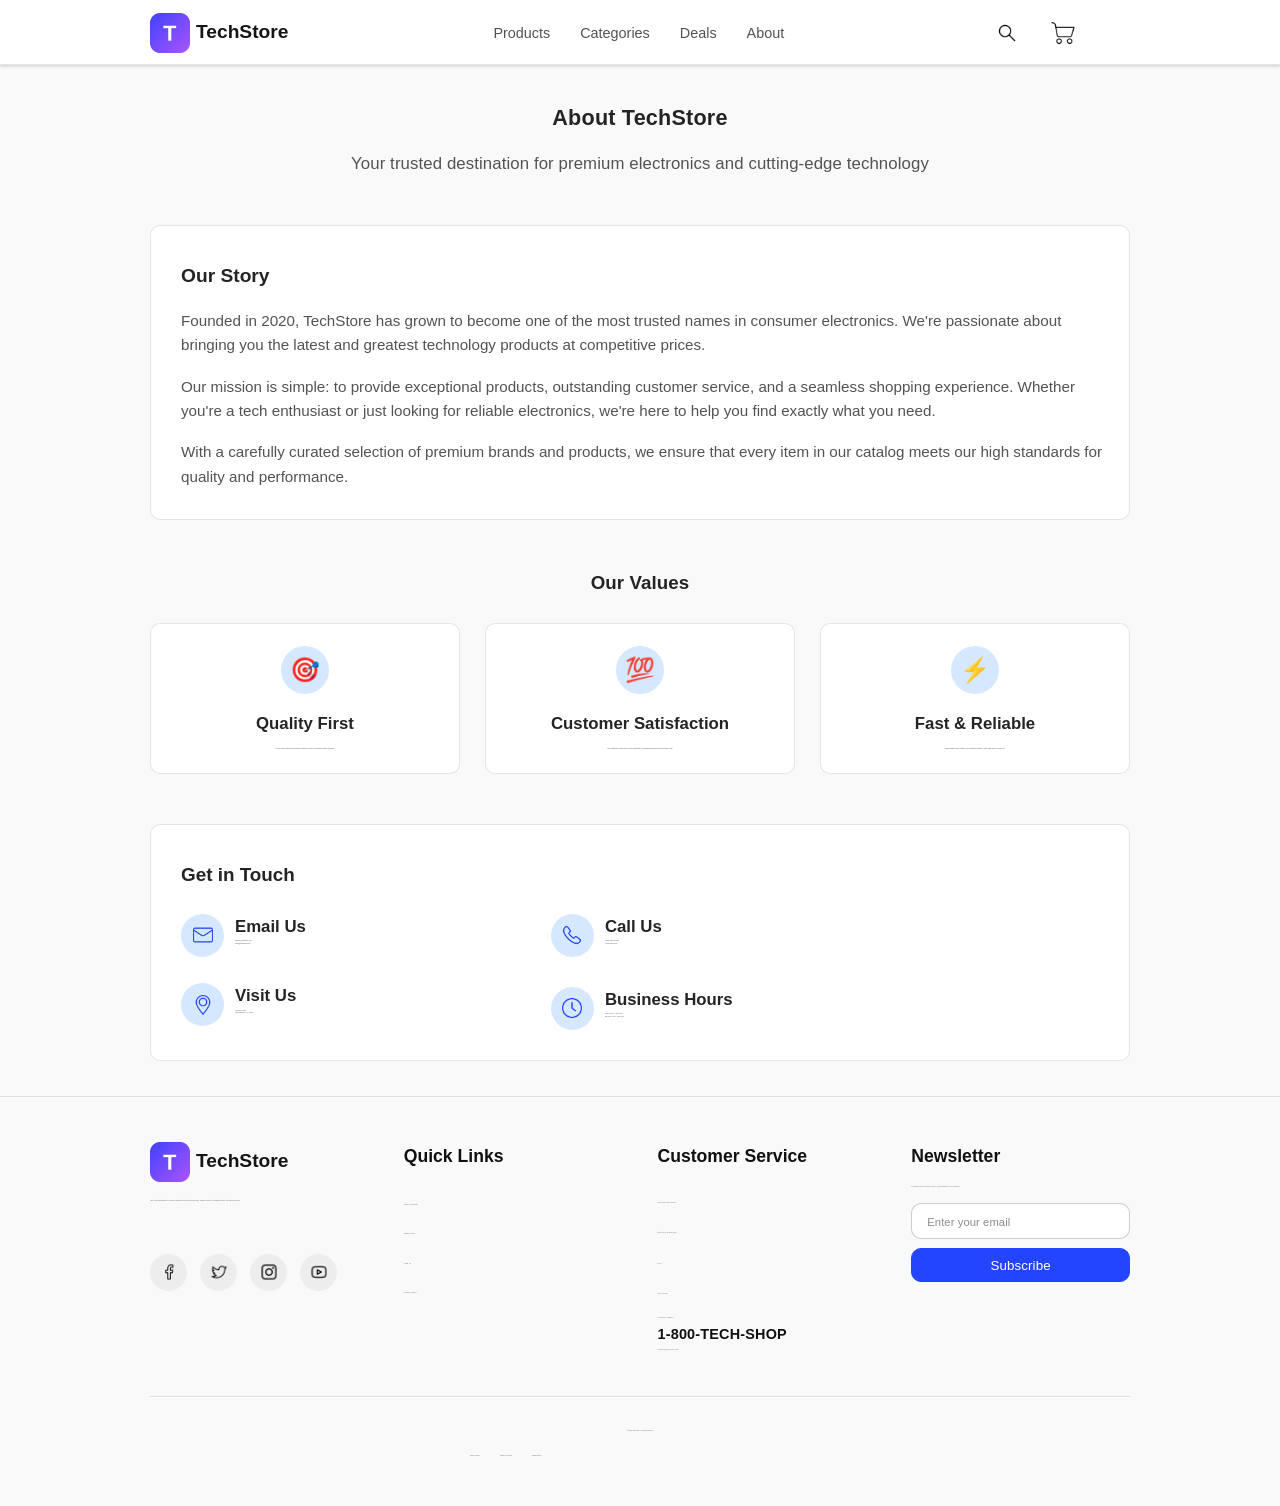
==== about.html @ 33cb427c "Initial commit" ====
<!DOCTYPE html>
<html dir = "ltr" lang = "eng">
<head>
    <meta charset="UTF-8">
    <meta name="viewport" content="width=device-width, initial-scale=1.0">
    <title>Internet TechStore</title>
    <link href="https://fonts.googleapis.com/css2?family=Playfair+Display:wght@400;700&family=Raleway:wght@300;400;600&display=swap" rel="stylesheet">
    <link rel="stylesheet" href="style.css">
</head>

<body>
    <header>
        <div class = "logo">
            <a href = "/">
                <img src = "images/logo2.jpg" alt = "Логотип компании">
                <span>TechStore</span>
            </a>
        </div>

        <nav>
            <ul>
                <li><a href = "main.html">Products</a></li>
                <li><a href = "categories.html">Categories</a></li>
                <li><a href = "deals.html">Deals</a></li>
                <li><a href = "about.html">About</a></li>
            </ul>
        </nav>

        <div class="header-icons">
            <a href="#" class="search-btn">
                <img src="images/loupe3.png" alt="Поиск">
            </a>
            <a href="#" class="cart-btn">
                <img src="images/cart.png" alt="Корзина">
            </a>
        </div>
    </header>

    <main class = "main-about">
        <div class = "about">
            <h1>About TechStore</h1>
            <p>Your trusted destination for premium electronics and cutting-edge technology</p>
        </div>

        <div class = "story">
            <h2>Our Story</h2>
            <p>Founded in 2020, TechStore has grown to become one of the most trusted names in consumer electronics. We're passionate about bringing you the latest and greatest technology products at competitive prices.</p>
            <p>Our mission is simple: to provide exceptional products, outstanding customer service, and a seamless shopping experience. Whether you're a tech enthusiast or just looking for reliable electronics, we're here to help you find exactly what you need.</p>
            <p>With a carefully curated selection of premium brands and products, we ensure that every item in our catalog meets our high standards for quality and performance.</p>
        </div>
    </main>

    <section class = "values">
        <div class = "name-values">
            <h3>Our Values</h3>
        </div>

        <div class = "our-values">
            <div class = "values-one">
                <div class = "values-img-one">
                    🎯
                </div>

                <div class = "description-one">
                    <h4>Quality First</h4>
                    <p>We only stock products from trusted brands that meet our rigorous quality standards.</p>
                </div>
            </div>

            <div class = "values-two">
                <div class = "values-img-two">
                    💯
                </div>

                <div class = "description-two">
                    <h5>Customer Satisfaction</h5>
                    <p>Your happiness is our priority. We're committed to providing exceptional service at every step.</p>
                </div>
            </div>

            <div class = "values-three">
                <div class = "values-img-three">
                    ⚡
                </div>

                <div class = "description-three">
                    <h6>Fast & Reliable</h6>
                    <p>Quick shipping, easy returns, and responsive support - we're here when you need us.</p>
                </div>
            </div>
        </div>
    </section>   
    
    <section class = "contact-section">
        <div class = "contacts-name">
            <h2>Get in Touch</h2>
        </div>

        <div class = "contacts">
            <div class = "contacts-columns-one">
                <div class = "email-us">
                    <div class = "email-img">
                        <img src = "images/email.png" alt = "email">
                    </div>

                    <div class = "email-description">
                        <h3>Email Us</h3>
                        <p>support@techstore.com</p>
                        <p>sales@techstore.com</p>
                    </div>
                </div>

                <div class = "visit-us">
                    <div class = "geo-img">
                        <img src = "images/geo.png" alt = "location">
                    </div>

                    <div class = "geo-description">
                        <h4>Visit Us</h4>
                        <p>123 Tech Street</p>
                        <p>San Francisco, CA 94105</p>
                    </div>
                </div>
            </div>

            <div class = "contacts-columns-two">
                <div class = "call-us">
                    <div class = "phone-img">
                        <img src = "images/phone.png" alt = "phone">
                    </div>

                    <div class = "phone-description">
                        <h5>Call Us</h5>
                        <p>1-800-TECH-SHOP</p>
                        <p>(1-800-832-4746)</p>
                    </div>
                </div>

                <div class = "business-hours">
                    <div class = "hours-img">
                        <img src = "images/hours.png" alt = "hours">
                    </div>

                    <div class = "hours-description">
                        <h6>Business Hours</h6>
                        <p>Mon-Fri: 9AM - 6PM PST</p>
                        <p>Sat-Sun: 10AM - 4PM PST</p>
                    </div>
                </div>
            </div>
        </div>
    </section>
    
    <footer>
        <div class = "footerr">
            <div class = "footer-content">
                <div class = "footer-one">
                    <h2><img src = "images/logo2.jpg" alt = "Логотип">TechStore</h2>
                    <p>Your trusted destination for premium electronics and tech accessories. Quality products, competitive prices, exceptional service.</p>
                </div>
                
                <div class = "footer-socials">
                    <a href = "#">
                        <img src = "images/fb4.png" alt = "facebook">
                    </a>
                    <a href = "#">
                        <img src = "images/twitter2.png" alt = "twitter">
                    </a>
                    <a href = "#">
                        <img src = "images/insta4.png" alt = "instagram">
                    </a>
                    <a href = "#">
                        <img src = "images/youtube.png" alt = "youtube">
                    </a>
                </div>
            </div>

            <div class = "footer-content-two">
                <div class = "footer-two">
                    <h3>Quick Links</h3>
                </div>

                <div class = "footer-links">
                    <ul>
                        <li><a href = "main.html">Shop All Products</a></li>
                        <li><a href = "deals.html">Special Deals</a></li>
                        <li><a href = "about.html">About Us</a></li>
                        <li><a href = "contact.html">Contact Support</a></li>
                    </ul>
                </div>
            </div>

            <div class = "footer-content-three">
                <div class = "footer-three">
                    <h4>Customer Service</h4>
                </div>

                <div class = "footer-links-two">
                    <ul>
                        <li><a href = "#">Shipping Information</a></li>
                        <li><a href = "#">Returns & Exchanges</a></li>
                        <li><a href = "#">FAQ</a></li>
                        <li><a href = "#">Track Order</a></li>
                    </ul>
                </div>

                <div class = "footer-four">
                    <p class = "name">Customer Support:</p>
                    <h4>1-800-TECH-SHOP</h4>
                    <p class = "email">support@techstore.com</p>
                </div>
            </div>

            <div class = "footer-content-four">
                <h5>Newsletter</h5>
                <p>Subscribe to get special offers, free giveaways, and updates.</p>
                <form class = "email">
                    <input type = "email" placeholder = "Enter your email" required>
                    <button type = "submit">Subscribe</button>
                </form>
            </div>
        </div>    

        <div class = "footer-copy">
            <div class = "copy">
                <p>&copy; 2026 TechStore. All rights reserved.</p>
            </div>

            <div class = "footer-legal">
                <ul>
                    <li><a href = "#">Privacy Policy</a></li>
                    <li><a href = "#">Terms of Service</a></li>
                    <li><a href = "#">Cookie Policy</a></li>
                </ul>
            </div>
        </div>
    </footer>
</body>
</html>
---- style.css ----
* {
    margin: 0;
    padding: 0;
    box-sizing: border-box;
}

body {
    font-family: 'Raleway', sans-serif;
    color: #0e0e0e;
    line-height: 1.6;
    background-color: #f9f9f9;
}

header {
    padding: 10px 150px 8px; 
    background-color: #fff;
    border-bottom: 1px solid rgba(0,0,0,0.1);
    box-shadow: 
        0 1.5px 2px rgba(0,0,0,0.1),
        0 -1.5px 4px rgba(0,0,0,0.1);
    display: flex;
    align-items: center; 
    position: sticky;
    top: 0;
    z-index: 1000;
}

.logo img {
    width: 40px;  
    height: auto;  
}

.logo span {
    font-size: 1.2rem;
    font-weight: 900;
    bottom: -4px;
    position: relative;
    color: rgb(21, 21, 21);
    font-family: 'Noto Sans', sans-serif;
    margin-left: 6px;
}

.logo a {
    text-decoration: none;
    display: flex;
}

nav {
    margin-left: 205px;
    padding-bottom: 1px;
}

nav ul {
    list-style: none;
    display: flex;
    gap: 30px;
}

nav a {
    color: #555151;
    text-decoration: none;
    font-family: Verdana, 'Geneva', sans-serif;
    transition: color 0.2s;
    font-size: 0.9rem;
}

nav a:hover {
    color: #2445ff;
}

.header-icons {
    display: flex;
    gap: 10px;
    margin-left: 200px;
}

.header-icons img {
    width: 23px;  
    height: auto;
    display: block;
    position: absolute;
    top: 50%;
    left: 50%;
    transform: translate(-50%, -50%); 
}

.header-icons a {
    border-radius: 50%;
    display: flex;
    align-items: center;
    justify-content: center;
    text-decoration: none;
    line-height: 1;
    transition: background-color 0.1s;
    width: 46px;  
    height: 46px;
    position: relative;
}

.header-icons a:hover {
    background-color: rgba(236, 236, 236, 0.89);
}

main {
    margin: 30px 120px;
    font-size: 1.3rem;
    background-color: #f9f9f9;
}









footer {
    background-color: #f9f9f9;
    padding-top: 45px;
    border-top: 1px solid rgba(0, 0, 0, 0.1);
}

.footer-one img {
    width: 40px;
    height: auto;
}

.footer-socials {
    gap: 13px;
    display: flex;
}

.footer-socials img {
    width: 15px;
    height: auto;
    display: block;
    position: absolute;
    top: 50%;
    left: 50%;
    transform: translate(-50%, -50%); 
}

.footer-socials a {
    text-decoration: none;
    border-radius: 50%;
    display: flex;
    align-items: center;
    justify-content: center;
    line-height: 1;
    background-color: rgba(236, 236, 236, 0.89);
    transition: background-color 0.1s;
    width: 37px;  
    height: 37px;
    position: relative;
    transform: translateY(-5px);
}

.footer-socials a:hover {
    background-color: #2445ff;
}

.footer-socials a:hover img {
    filter: brightness(0) invert(1);  
}

.footerr {
    display: grid;
    margin: 0 150px;
    grid-template-columns: repeat(4, 1fr);
    gap: 35px;
}

.footer-content {
    gap: 1px;
    display: grid;
}

.footer-one h2 {
    gap: 6px;
    display: flex;
    color: rgb(21, 21, 21);
    font-family: 'Noto Sans', sans-serif;
    font-size: 1.2rem;
    font-weight: 900;
    align-items: center;
}

.footer-one p {
    padding-top: 18px;
    font-family: 'Noto Sans', sans-serif;
    font-size: 0.1rem;
    color: #6c6868;
}

.footer-two h3 {
    font-family: 'Noto Sans', sans-serif;
    font-weight: 600;
    font-size: 1.1rem;
    color: #101010;
}

.footer-links {
    padding-top: 17px;
}

.footer-links ul {
    list-style: none;
    gap: 4px;
    display: grid;
}

.footer-links a {
    text-decoration: none;
    color: #6c6868;
    font-size: 0.1rem;
    font-family: 'Noto Sans', sans-serif;
    letter-spacing: 0.1px;
    transition: color 0.1s;
}

.footer-links a:hover {
    color: #2445ff;
}

.footer-content-three {
    gap: 15px;
    display: grid;
}

.footer-three h4 {
    font-family: 'Noto Sans', sans-serif;
    font-weight: 600;
    font-size: 1.1rem;
    color: #101010;
}

.footer-links-two ul {
    list-style: none;
    gap: 5px;
    display: grid;
}

.footer-links-two a {
    text-decoration: none;
    color: #6c6868;
    font-size: 0.1rem;
    font-family: 'Noto Sans', sans-serif;
    letter-spacing: 0.2px;
    transition: color 0.1s;
}

.footer-links-two a:hover {
    color: #2445ff;
}

.footer-four {
    gap: 3px;
    display: grid;
}

.footer-four h4 {
    font-size: 0.9rem;
    font-weight: 600;
    font-family: 'Noto Sans', sans-serif;
    color: #101010;
    letter-spacing: 0.2px;
}

.footer-four p {
    color: #6c6868;
    font-size: 0.1rem;
    font-family: 'Noto Sans', sans-serif;
    letter-spacing: 0.2px;
}

.footer-content-four h5 {
    font-family: 'Noto Sans', sans-serif;
    font-weight: 600;
    font-size: 1.1rem;
    color: #101010;
}

.footer-content-four p {
    padding-top: 16px;
    text-decoration: none;
    color: #6c6868;
    font-size: 0.1rem;
    font-family: 'Noto Sans', sans-serif;
    letter-spacing: 0.1px;
    line-height: 1.7;
}

.footer-content-four form {
    padding-top: 15px;
    display: grid;
}

.footer-content-four input {
    padding-top: 10px;
    padding-bottom: 9px;
    padding-left: 15px;
}

.footer-content-four button {
    margin-top: 9px;
    padding-top: 9px;
    padding-bottom: 8px;
}

.email input {
    border-radius: 10px;
    border: 1px solid rgba(0, 0, 0, 0.2);
}

.email ::placeholder {
    color: #8c8b8b;
    font-size: 0.7rem;
    font-family: 'Noto Sans', sans-serif;
    letter-spacing: 0.1px;
}

.email input:focus {
    border-color: #425eff;
    outline: none;  
    box-shadow: 0 0 3px rgba(54, 101, 255, 0.8);
}

.email button {
    border-radius: 10px;
    border: 1px solid #2445ff;
    background-color: #2445ff;
    color: #fff;
    font-family: 'Noto Sans', sans-serif;
    letter-spacing: 0.1px;
    font-weight: 300;
    transition: background-color 0.2s;
}

.email button:hover {
    background-color:#223edb;
    border: 1px solid #223edb;
}

.footer-copy {
    border-top: 1px solid rgba(0, 0, 0, 0.1);
    margin: 0 150px;
    margin-top: 45px;
}

.copy {
    text-align: center;
    font-family: 'Noto Sans', sans-serif;
    font-size: 0.1rem;
    color: #6c6868;
    margin-top: 33px;
}

.footer-legal {
    margin-left: 320px;
}

.footer-legal ul {
    display: flex;
    gap: 20px;
    list-style: none;
    margin-top: 5px;
    margin-bottom: 43px;
}

.footer-legal a {
    text-decoration: none;
    color: #6c6868;
    font-family: 'Noto Sans', sans-serif;
    font-weight: 100;
    font-size: 0.1rem;
    transition: color 0.1s;
}

.footer-legal a:hover {
    color: #2445ff;
}



.about {
    gap: 15px;
    display: grid;
}

.about h1 {
    text-align: center;
    font-family: 'Noto Sans', sans-serif;
    font-size: 1.35rem;
    color: #242424;
    font-weight: 600;
    letter-spacing: 0.2px;
    padding-top: 6px;
}

.about p {
    text-align: center;
    font-family: 'Noto Sans', sans-serif;
    font-size: 1.05rem;
    letter-spacing: 0.1px;
    color: #535353;
}



.story {
    background-color: #ffffff;
    margin: 48px 30px;
    border-radius: 10px;
    border: 1px solid rgba(0, 0, 0, 0.1);
    padding: 35px 10px 30px 30px;
    gap: 17px;
    display: grid;
}

.story h2 {
    color: #242424;
    font-family: 'Noto Sans', sans-serif;
    font-size: 1.2rem;
}

.story p {
    color: #535353;
    font-family: 'Noto Sans', sans-serif;
    font-size: 0.95rem;
}


.name-values h3 {
    color: #242424;
    font-family: 'Noto Sans', sans-serif;
    font-size: 1.17rem;
    text-align: center;
    letter-spacing: 0.1px;
    padding-bottom: 25px;
}

.our-values {
    grid-template-columns: repeat(3, 1fr);
    display: grid;
    margin-left: 150px;
    margin-right: 150px;
    margin-bottom: 30px;
    gap: 25px;
}

.values-one,
.values-two,
.values-three {
    min-width: 0;  
    width: 100%;
    box-sizing: border-box;
}

.values-one,
.values-two,
.values-three {
    border: 1px solid rgba(0, 0, 0, 0.1);
    background-color: #fff;
    border-radius: 10px;
}

.values-img-one,
.values-img-two,
.values-img-three {
    width: 48px;
    height: 48px;
    background-color: #d6e8ff;  
    border-radius: 50%;
    display: flex;
    align-items: center;
    justify-content: center;
    font-size: 24px;   
    margin-bottom: 17px;
    margin-top: 22px;
    margin-left: auto;
    margin-right: auto;
    text-align: center;
}

.description-one h4,
.description-two h5,
.description-three h6 {
    text-align: center;
    color: #242424;
    font-family: 'Noto Sans', sans-serif;
    font-size: 1.05rem;
}


.description-one p,
.description-two p,
.description-three p {
    color: #535353;
    font-family: 'Noto Sans', sans-serif;
    font-size: 0.1rem;
    text-align: center;
    padding: 10px 25px 23px 25px;
}

.email-img img,
.geo-img img,
.phone-img img,
.hours-img img {
    width: 20px;
    height: auto;
    filter: invert(38%) sepia(98%) saturate(6986%) hue-rotate(234deg) brightness(100%) contrast(104%);
}

.contact-section {
    border-radius: 10px;
    border: 1px solid rgba(0, 0, 0, 0.1);
    margin: 50px 150px 35px 150px;
    background-color: #fff;
}


.contacts-name h2 {
    color: #242424;
    font-family: 'Noto Sans', sans-serif;
    font-size: 1.18rem;
    padding-top: 35px;
    padding-left: 30px;
}

.email-us,
.visit-us,
.call-us,
.business-hours {
    display: flex;
    gap: 11px;
}

.email-img,
.geo-img,
.phone-img,
.hours-img {
    width: 43px;
    height: 43px;
    background-color: #d6e8ff;  
    border-radius: 50%;
    display: flex;
    align-items: center;
    justify-content: center;
}

.contacts {
    display: flex;
    gap: 245px;
    padding: 23px 10px 27px 30px;
}

.contacts-columns-one {
    display: grid;
    gap: 20px;
}

.contacts-columns-two {
    padding-bottom: 3px;
    display: grid;
    gap: 30px;
}

.email-description h3,
.geo-description h4,
.phone-description h5,
.hours-description h6 {
    color: #242424;
    font-family: 'Noto Sans', sans-serif;
    font-size: 1.05rem;
}

.email-description p,
.geo-description p,
.phone-description p,
.hours-description p {
    color: #535353;
    font-family: 'Noto Sans', sans-serif;
    font-size: 0.1rem;
}
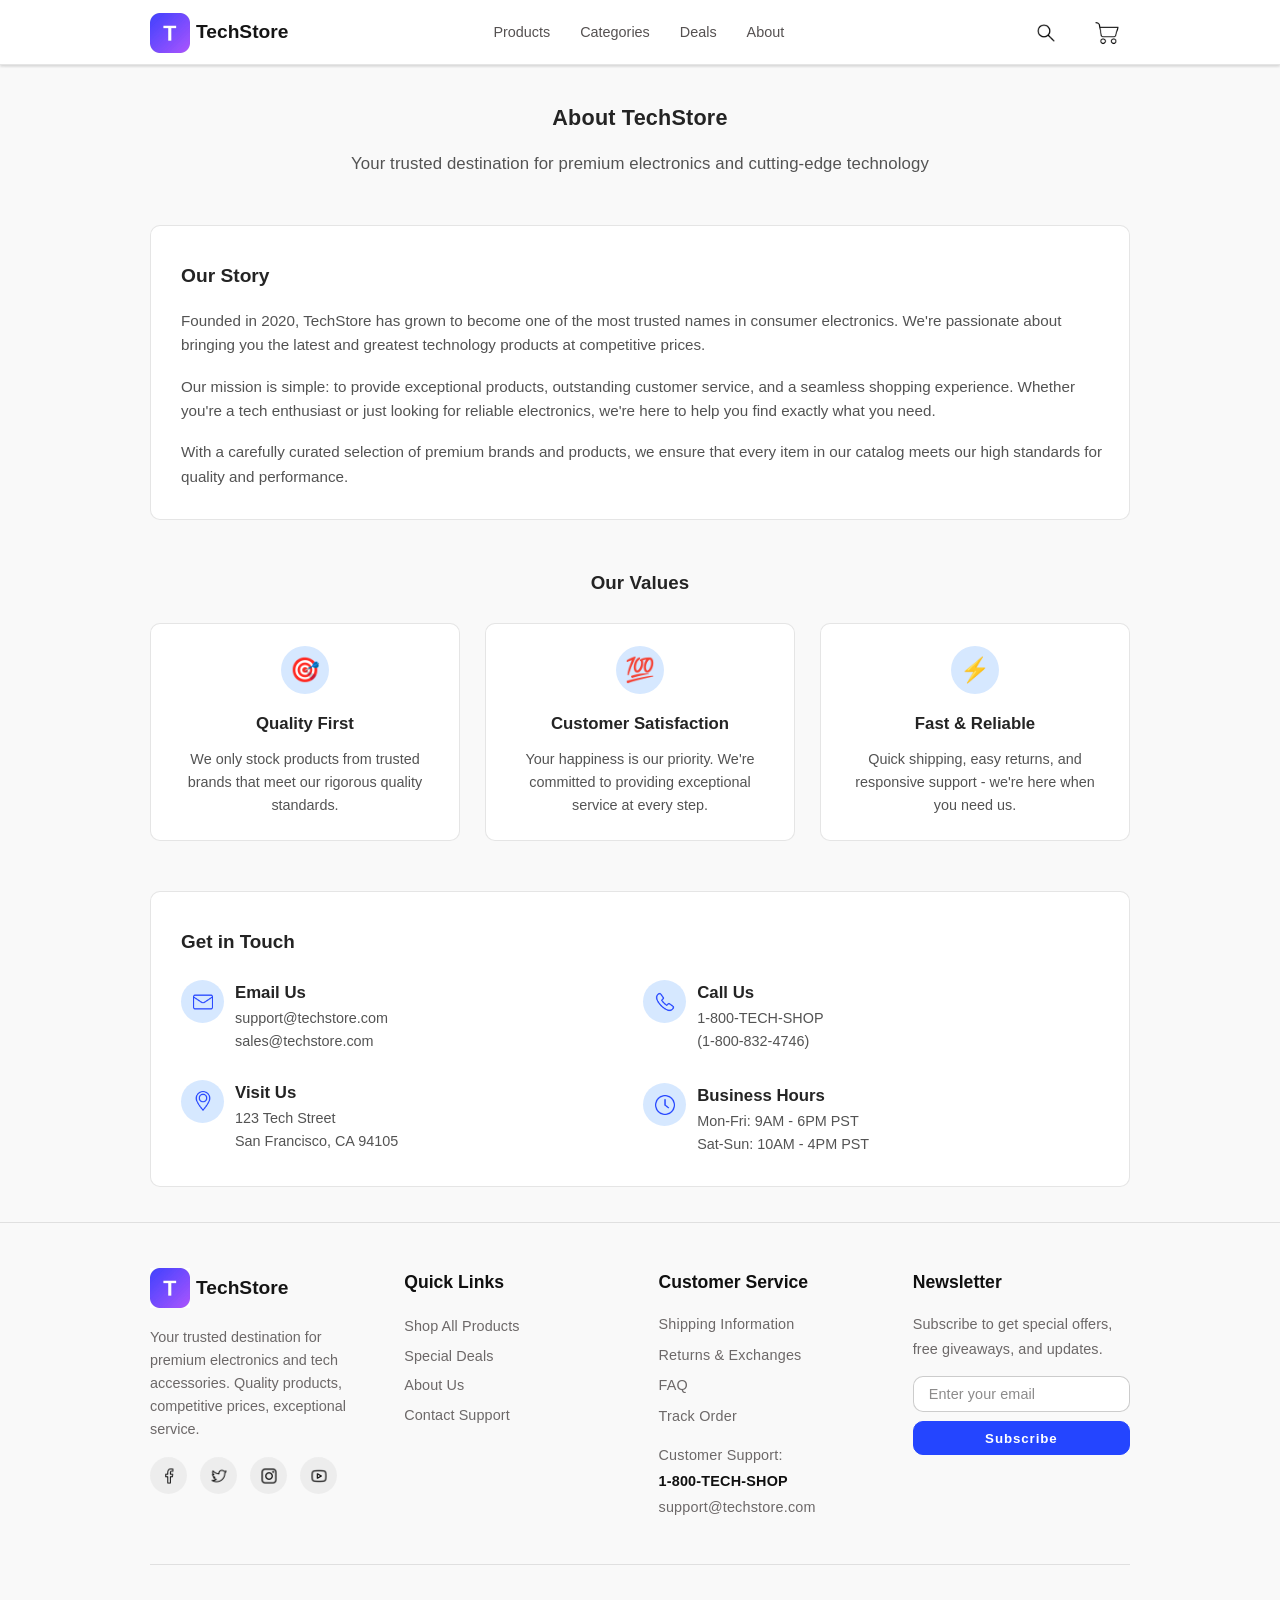
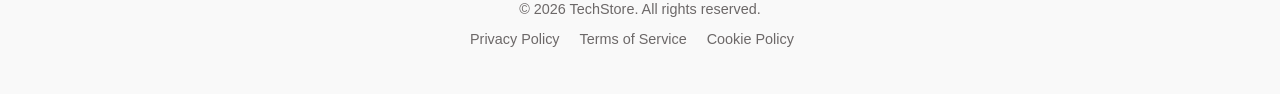
==== commit 98af1da2: "Фикс бургер-меню" ====
--- a/about.html
+++ b/about.html
@@ -3,7 +3,8 @@
 <head>
     <meta charset="UTF-8">
     <meta name="viewport" content="width=device-width, initial-scale=1.0">
-    <title>Internet TechStore</title>
+    <title>Internet TechStore - about</title>
+    <link rel = "icon" type = "image/x-icon" href = "images/icon.ico">
     <link href="https://fonts.googleapis.com/css2?family=Playfair+Display:wght@400;700&family=Raleway:wght@300;400;600&display=swap" rel="stylesheet">
     <link rel="stylesheet" href="style.css">
 </head>
@@ -11,13 +12,13 @@
 <body>
     <header>
         <div class = "logo">
-            <a href = "/">
+            <a href = "main.html">
                 <img src = "images/logo2.jpg" alt = "Логотип компании">
                 <span>TechStore</span>
             </a>
         </div>
 
-        <nav>
+        <nav class = "nav-menu" id = "navMenu">
             <ul>
                 <li><a href = "main.html">Products</a></li>
                 <li><a href = "categories.html">Categories</a></li>
@@ -26,13 +27,24 @@
             </ul>
         </nav>
 
-        <div class="header-icons">
-            <a href="#" class="search-btn">
-                <img src="images/loupe3.png" alt="Поиск">
+        <div class = "header-icons">
+            <div class = "search-product">
+                <input type = "text" id = "search-input" class = "search-input" placeholder = "Search products...">
+                <a href = "#" class = "search-btn" id = "search-btn">
+                    <img src = "images/loupe3.png" alt = "Search">
+                </a>
+            </div>
+
+            <a href = "cart.html" class = "cart-btn">
+                <img src = "images/cart.png" alt = "Cart">
+                <span id = "cart-count" class = "cart-count"></span>
             </a>
-            <a href="#" class="cart-btn">
-                <img src="images/cart.png" alt="Корзина">
-            </a>
+        </div>
+
+        <div class = "burger-btn" id = "burgerBtn">
+            <span></span>
+            <span></span>
+            <span></span>
         </div>
     </header>
 
@@ -185,7 +197,7 @@
                         <li><a href = "main.html">Shop All Products</a></li>
                         <li><a href = "deals.html">Special Deals</a></li>
                         <li><a href = "about.html">About Us</a></li>
-                        <li><a href = "contact.html">Contact Support</a></li>
+                        <li><a href = "#">Contact Support</a></li>
                     </ul>
                 </div>
             </div>
@@ -235,5 +247,10 @@
             </div>
         </div>
     </footer>
+
+    <script src = "js/data.js"></script>
+    <script src = "js/card_description.js"></script>
+    <script src = "js/search_click.js"></script>
+    <script src = "js/burger_btn.js"></script>
 </body>
 </html>
--- a/style.css
+++ b/style.css
@@ -2,6 +2,13 @@
     margin: 0;
     padding: 0;
     box-sizing: border-box;
+}
+
+.container {
+    max-width: 1200px; /* Твоя "безопасная" ширина */
+    margin: 0 auto;    /* Центрирует контейнер на странице */
+    padding: 0 20px;   /* Внутренние отступы, чтобы контент не касался стенок экрана */
+    width: 100%;       /* Чтобы на маленьких экранах он сжимался правильно */
 }
 
 body {
@@ -23,6 +30,7 @@
     position: sticky;
     top: 0;
     z-index: 1000;
+    font-size: 0.1px;
 }
 
 .logo img {
@@ -72,6 +80,8 @@
     display: flex;
     gap: 10px;
     margin-left: 200px;
+    position: relative;
+    align-items: center;
 }
 
 .header-icons img {
@@ -101,17 +111,89 @@
     background-color: rgba(236, 236, 236, 0.89);
 }
 
+.cart-count {
+    position: absolute;
+    top: -4px;
+    right: -4px;
+    min-width: 21px;
+    height: 21px;
+    background: #2445ff;
+    color: white;
+    font-size: 0.9rem;
+    font-weight: 100;
+    border-radius: 50%;
+    display: none;
+    align-items: center;
+    justify-content: center;
+    font-family: Arial, sans-serif;
+    box-shadow: 0 1px 3px rgba(0,0,0,0.2);
+    line-height: 1;
+}
+
+.cart-count.active {
+    display: flex;
+}
+
+.search-product {
+    display: flex;
+    align-items: center;
+    position: relative;
+}
+
+.search-input {
+    border: 1px solid rgba(0, 0, 0, 0.119);
+    border-radius: 20px;
+    width: 0;
+    font-family: 'Noto Sans', sans-serif;
+    font-size: 0.9rem;
+    outline: none;
+    transition: width 0.3s ease, padding 0.3s ease, border 0.2s ease;
+    opacity: 0;
+    visibility: hidden;
+    position: absolute;
+    right: 50px;  
+    background: white;
+    z-index: 5;
+    padding: 8px 0;
+}
+
+.search-input.active {
+    width: 550px;
+    opacity: 1;
+    visibility: visible;
+    padding: 8px 12px;
+    border-color: #e0e0e0;
+}
+
+.search-btn {
+    display: flex;
+    align-items: center;
+    justify-content: center;
+    width: 40px;
+    height: 40px;
+    border-radius: 50%;
+    cursor: pointer;
+    transition: background-color 0.2s;
+    position: relative;
+    z-index: 10;
+    background: white;
+}
+
+.search-btn:hover {
+    background-color: #f0f0f0;
+}
+
+.search-btn img {
+    width: 24px;
+    height: 24px;
+}
+
+
 main {
     margin: 30px 120px;
     font-size: 1.3rem;
     background-color: #f9f9f9;
 }
-
-
-
-
-
-
 
 
 
@@ -168,7 +250,7 @@
     display: grid;
     margin: 0 150px;
     grid-template-columns: repeat(4, 1fr);
-    gap: 35px;
+    gap: 37px;
 }
 
 .footer-content {
@@ -189,7 +271,7 @@
 .footer-one p {
     padding-top: 18px;
     font-family: 'Noto Sans', sans-serif;
-    font-size: 0.1rem;
+    font-size: 0.9rem;
     color: #6c6868;
 }
 
@@ -213,7 +295,7 @@
 .footer-links a {
     text-decoration: none;
     color: #6c6868;
-    font-size: 0.1rem;
+    font-size: 0.9rem;
     font-family: 'Noto Sans', sans-serif;
     letter-spacing: 0.1px;
     transition: color 0.1s;
@@ -244,7 +326,7 @@
 .footer-links-two a {
     text-decoration: none;
     color: #6c6868;
-    font-size: 0.1rem;
+    font-size: 0.9rem;
     font-family: 'Noto Sans', sans-serif;
     letter-spacing: 0.2px;
     transition: color 0.1s;
@@ -269,7 +351,7 @@
 
 .footer-four p {
     color: #6c6868;
-    font-size: 0.1rem;
+    font-size: 0.9rem;
     font-family: 'Noto Sans', sans-serif;
     letter-spacing: 0.2px;
 }
@@ -285,7 +367,7 @@
     padding-top: 16px;
     text-decoration: none;
     color: #6c6868;
-    font-size: 0.1rem;
+    font-size: 0.9rem;
     font-family: 'Noto Sans', sans-serif;
     letter-spacing: 0.1px;
     line-height: 1.7;
@@ -315,7 +397,7 @@
 
 .email ::placeholder {
     color: #8c8b8b;
-    font-size: 0.7rem;
+    font-size: 0.9rem;
     font-family: 'Noto Sans', sans-serif;
     letter-spacing: 0.1px;
 }
@@ -332,8 +414,8 @@
     background-color: #2445ff;
     color: #fff;
     font-family: 'Noto Sans', sans-serif;
-    letter-spacing: 0.1px;
-    font-weight: 300;
+    letter-spacing: 0.9px;
+    font-weight: 600;
     transition: background-color 0.2s;
 }
 
@@ -351,7 +433,7 @@
 .copy {
     text-align: center;
     font-family: 'Noto Sans', sans-serif;
-    font-size: 0.1rem;
+    font-size: 0.9rem;
     color: #6c6868;
     margin-top: 33px;
 }
@@ -373,7 +455,7 @@
     color: #6c6868;
     font-family: 'Noto Sans', sans-serif;
     font-weight: 100;
-    font-size: 0.1rem;
+    font-size: 0.9rem;
     transition: color 0.1s;
 }
 
@@ -498,7 +580,7 @@
 .description-three p {
     color: #535353;
     font-family: 'Noto Sans', sans-serif;
-    font-size: 0.1rem;
+    font-size: 0.9rem;
     text-align: center;
     padding: 10px 25px 23px 25px;
 }
@@ -581,13 +663,3250 @@
 .hours-description p {
     color: #535353;
     font-family: 'Noto Sans', sans-serif;
-    font-size: 0.1rem;
-}
-
-
-
-
-
-
-
-
+    font-size: 0.9rem;
+}
+
+
+
+
+
+
+.main-deals {
+    margin: 35px 150px;
+}
+
+.deals-icon img {
+    width: 25px;
+    height: 25px;
+    filter: invert(38%) sepia(98%) saturate(6986%) hue-rotate(234deg) brightness(100%) contrast(104%) contrast(350%);
+    margin-top: 7px;
+}
+
+.deals-icon h1 {
+    color: rgb(21, 21, 21);
+    font-family: 'Noto Sans', sans-serif;
+    font-size: 1.45rem;
+    display: flex;
+    gap: 7px;
+}
+
+.deals-icon p {
+    color: #555151;
+    font-family: Verdana, 'Geneva', sans-serif;
+    font-size: 0.9rem;
+    letter-spacing: 0.2px;
+}
+
+.deals-icon {
+    display: grid;
+    gap: 10px;
+}
+
+.deals-two {
+    border: 1px solid linear-gradient(95deg, rgba(40, 72, 252, 1) 0%, rgba(166, 70, 240, 1) 80%);
+    border-radius: 10px;
+    display: flex;
+    gap: 480px;
+    padding-top: 28px;
+    padding-bottom: 30px;
+    background: linear-gradient(95deg, rgba(40, 72, 252, 1) 0%, rgba(166, 70, 240, 1) 80%);
+}
+
+.deals-one {
+    display: grid;
+    gap: 30px;
+}
+
+.deals-columns-one h2 {
+    color: #ffffff;
+    font-family: 'Noto Sans', sans-serif;
+    font-size: 1.1rem;
+}
+
+.deals-columns-one p {
+    color: #ededed;
+    font-family: 'Noto Sans', sans-serif;
+    font-size: 0.9rem;
+    letter-spacing: 0.3px;
+}
+
+.deals-columns-one {
+    display: grid;
+    gap: 10px;
+    padding-left: 30px;
+    padding-top: 5px;
+}
+
+.deals-columns-two {
+    border: 1px solid rgba(0, 0, 0, 0.1);
+    background-color: #b868fe;
+    border-radius: 10px;
+    margin-top: 10px;
+    margin-bottom: 7px;
+}
+
+.deals-columns-two h3 {
+    color: #ffffff;
+    font-family: 'Noto Sans', sans-serif;
+    font-weight: 600;
+    font-size: 0.95rem;
+    display: flex;
+    gap: 10px;
+    padding-top: 12px;
+    padding-right: 25px;
+}
+
+.deals-columns-two img {
+    width: 18px;
+    height: 18px;
+    margin-top: 2px;
+    margin-left: 20px;
+    filter: invert(100%) sepia(0%) saturate(24%) hue-rotate(114deg) brightness(108%) contrast(108%);
+}
+
+.deals-button {
+    text-align: center;
+    margin-top: 50px;
+    display: grid;
+    gap: 15px;
+}
+
+.deals-button p {
+    color: #535353;
+    font-family: 'Noto Sans', sans-serif;
+    font-size: 0.93rem;
+    letter-spacing: 0.2px;
+}
+
+.deals-button button {
+    margin-left: 373px;
+    margin-right: 373px;
+    padding-top: 11px;
+    padding-bottom: 12px;
+    background-color: #2445ff;
+    border: 1px solid #2445ff;
+    border-radius: 10px;
+    color: #ffffff;
+    font-family: 'Noto Sans', sans-serif;
+    font-size: 0.95rem;
+    transition: background-color 0.2s;
+    cursor: pointer;
+    font-weight: 600;
+}
+
+.deals-button button:hover {
+    background-color: #223edb;
+}
+
+
+.deals-cards {
+    display: grid;
+    grid-template-columns: repeat(4, 1fr);
+    gap: 25px;
+    margin: 40px 0;
+}
+
+
+
+
+
+
+.stars-container {
+    position: relative;
+    display: inline-block;
+    font-size: 1.2rem;
+    letter-spacing: 2px;
+}
+
+.stars-old {
+    color: #e0e0e0;
+}
+
+.stars-new {
+    position: absolute;
+    top: 0;
+    left: 0;
+    white-space: nowrap;
+    overflow: hidden;
+    color: #fdc10c;
+}
+
+
+
+.deals-cards {
+    display: grid;
+    gap: 23px;
+    margin-top: 33px;
+    grid-template-columns: repeat(4, 1fr);
+    transform: translateX(-1px);
+}
+
+.deal-card {
+    border: 1px solid #10101015;
+    border-radius: 10px;
+    background-color: #fff;
+    position: relative;
+    transition: box-shadow 0.2s ease, transform 0.2s ease;
+}
+
+.deal-card:hover {
+    box-shadow: 0 5px 35px rgba(0, 0, 0, 0.15);
+}
+
+.deal-img {
+    width: 222px;
+    height: 220px;
+    border-radius: 9px 9px 0 0;
+    overflow: hidden;
+}
+
+.deal-image {
+    width: 100%;
+    height: 100%;
+    object-fit: cover;
+    transition: transform 0.3s ease;
+}
+
+.deal-card:hover .deal-image {
+    transform: scale(1.05);
+}
+
+.deal-card h1 {
+    font-family: 'Noto Sans', sans-serif;
+    font-size: 1.05rem;
+    letter-spacing: 0.4px;
+    font-weight: 600;
+    color: #101010;
+    padding-left: 15px;
+    padding-top: 17px;
+}
+
+.deal-rating {
+    padding-left: 15px;
+}
+
+.deal-price-categories {
+    padding-left: 15px;
+    display: flex;
+    transform: translateY(4px);
+    justify-content: space-between;  
+    align-items: baseline;           
+    padding-right: 15px;
+    padding-bottom: 20px;
+}
+
+.deal-price {
+    font-family: 'Noto Sans', sans-serif;
+    font-size: 1.1rem;
+    color: #2445ff;
+    font-weight: 600;
+}
+
+.deal-categories {
+    font-family: 'Noto Sans', sans-serif;
+    font-size: 0.9rem;
+    color: #535353;
+}
+
+.deal-stars-rating {
+    display: flex;
+    padding-left: 15px;
+}
+
+.deal-rating {
+    font-family: 'Noto Sans', sans-serif;
+    font-size: 0.9rem;
+    transform: translateY(6px);
+    margin-left: -10px;
+    color: #535353;
+}
+
+.deal-sale {
+    background-color: #ed1313;
+    color: #ffffff;
+    font-family: 'Noto Sans', sans-serif;
+    font-size: 0.9rem;
+    letter-spacing: 0.3px;
+    position: absolute;
+    top: -7px;
+    right: -12px;
+    border-radius: 15px;
+    padding-left: 10.5px;
+    padding-right: 10.5px;
+    padding-bottom: 2px;
+    padding-top: 2.4px;
+}
+
+.deal-card-link {
+    text-decoration: none;
+}
+
+.top-descriptions {
+    display: flex;
+    gap: 15px;
+    color: #7e7e7e;
+    font-family: 'Noto Sans', sans-serif;
+    font-size: 0.9rem;
+    transform: translateY(-3px);
+}
+
+.products-top a{
+    text-decoration: none;
+    color: #7e7e7e;
+    font-family: 'Noto Sans', sans-serif;
+    font-size: 0.9rem;
+}
+
+.products-top a:hover{
+    color: #101010;
+}
+
+.categorie-top {
+    color: #7e7e7e;
+}
+
+.categorie-top:hover {
+    color: #101010;
+}
+
+.name-top {
+    color: #101010;
+}
+
+.bottom-descriptions {
+    padding-top: 20px;
+}
+
+
+.bottom-descriptions {
+    display: grid;
+    grid-template-columns: repeat(2, 1fr);
+    gap: 35px;
+}
+
+.product-text-description h1 {
+    color: #101010;
+    font-family: 'Noto Sans', sans-serif;
+    font-size: 1.35rem;
+}
+
+.product-stars-rating {
+    display: flex;
+    gap: 10px;
+    font-size: 0.9rem;
+    color: #535353;
+    font-family: 'Noto Sans', sans-serif;
+}
+
+.product-stars .stars-container {
+    font-size: 1.6rem;  
+}
+
+.product-rating {
+    transform: translateY(11px);
+}
+
+.product-text-description p {
+    font-size: 0.9rem;
+    color: #535353;
+    font-family: 'Noto Sans', sans-serif;
+    transform: translateY(-3px);
+}
+
+.product-price {
+    display: flex;
+    gap: 8px;
+    align-items: center;
+    margin-top: 6px;
+}
+
+.product-price h1 {
+    color: #2445ff;
+    font-size: 1.9rem;
+}
+
+.product-price p {
+    transform: translateY(7px);
+}
+
+.key-highlights {
+    border-radius: 10px;
+    background-color: oklch(97% .014 254.604);
+    margin-top: 17px;
+    padding: 15px;
+}
+
+.key-highlights h3 {
+    color: #101010;
+    font-family: 'Noto Sans', sans-serif;
+    font-size: 0.9rem;
+}
+
+.ul-highlights {
+    color: #101010;
+    font-family: 'Noto Sans', sans-serif;
+    font-size: 0.9rem;
+    padding-left: 15px;
+    padding-top: 7px;
+}
+
+.key-highlights li::marker {
+    color: #2445ff;  
+    font-size: 0.9rem;
+}
+
+.product-description {
+    padding-top: 25px;
+    display: grid;
+    gap: 12px;
+}
+
+.product-description h1 {
+    color: #101010;
+    font-family: 'Noto Sans', sans-serif;
+    font-size: 1.1rem;
+    letter-spacing: 0.2px;
+}
+
+.product-full-description {
+    font-size: 0.95rem;
+    color: #535353;
+    font-family: 'Noto Sans', sans-serif;
+    line-height: 26px;
+}
+
+.product-quantity {
+    padding-top: 22px;
+}
+
+.quantity {
+    padding-top: 6px;
+}
+
+.quantity button {
+    background-color: #f9f9f9;
+    height: 40px;
+    width: 40px;
+    border-radius: 10px;
+    border: 1px solid rgba(0, 0, 0, 0.176);
+    cursor: pointer;
+}
+
+.quantity input {
+    border: none;
+    outline: none;
+    height: 30px;
+    width: 60px;
+    text-align: center;
+    padding-left: 15px;
+    color: #101010;
+    font-family: 'Noto Sans', sans-serif;
+    font-size: 0.95rem;
+    font-weight: 600;
+    background-color: #f9f9f9;
+}
+
+.cart-icon {
+    height: 20px;
+    width: auto;
+}
+
+.btn-add-cart {
+    margin-top: 25px;
+}
+
+.button-add-cart {
+    padding: 17px 172px;  
+    font-size: 0.9rem;   
+    white-space: nowrap;
+    border-radius: 10px;
+    border: none;
+    background-color: #2445ff;
+    color: #ffffff;
+    font-family: 'Noto Sans', sans-serif;
+    font-size: 0.95rem;
+    font-weight: 600;
+    display: flex;
+    gap: 10px;
+    transition: background-color 0.2s ease;
+    cursor: pointer;
+}
+
+.button-add-cart:hover {
+    background-color: #223edb;
+}
+
+.button-add-cart:active {
+    transform: scale(1.08);
+    background-color: #0f1f78;
+}
+
+.button-add-cart img {
+    filter: brightness(0) invert(1);
+}
+
+.specification-product {
+    border: 1px solid rgba(0, 0, 0, 0.119);
+    border-radius: 10px;
+    margin-top: 23px;
+    overflow: hidden;
+    background-color: #ffffff;
+    margin-bottom: 60px;
+}
+
+.specification-top {
+    display: flex;
+    justify-content: space-between;
+    padding: 17px 16px;
+    cursor: pointer;
+    user-select: none;
+}
+
+.specification-top h3 {
+    color: #101010;
+    font-family: 'Noto Sans', sans-serif;
+    font-size: 0.9rem;
+}
+
+.specification-top:hover h3{
+    text-decoration: underline;
+}
+
+.specification-top span {
+    color: #535353;
+    font-family: 'Noto Sans', sans-serif;
+    font-size: 0.9rem;
+}
+
+.arrow {
+    display: inline-block;
+    transition: transform 0.3s ease;
+}
+
+.arrow.active {
+    transform: rotate(180deg);
+}
+
+.specification-content {
+    padding-left: 16px;
+    padding-right: 16px;
+    max-height: 0; 
+    overflow: hidden;
+    opacity: 0;
+    transition: all 0.3s ease;
+    transform: translateY(-10px);
+}
+
+.specification-content.active {
+    max-height: 850px;       
+    opacity: 1;               
+    padding-bottom: 7px;     
+}
+
+.specification-row {
+    display: flex;
+    justify-content: space-between;
+    padding-top: 13px;
+    padding-bottom: 6px;
+    border-bottom: 1px solid rgba(0, 0, 0, 0.119);
+}
+
+.specification-row:last-child {
+    border-bottom: none;
+}
+
+.specification-key {
+    color: #212121;
+    font-family: 'Noto Sans', sans-serif;
+    font-size: 0.9rem;
+    font-weight: 600;
+}
+
+.specification-value {
+    color: #535353;
+    font-family: 'Noto Sans', sans-serif;
+    font-size: 0.9rem;
+}
+
+.similar-name-top h3{
+    color: #101010;
+    font-family: 'Noto Sans', sans-serif;
+    font-size: 1.15rem;
+}
+
+.similar-one-card {
+    display: grid;
+    gap: 30px;
+    grid-template-columns: repeat(3, 1fr);
+    margin-top: 23px;
+}
+
+.similar-card a{
+    text-decoration: none;
+}
+
+.similar-img {
+    width: 305px;
+    height: 305px;
+    border-radius: 9px 9px 0 0;
+    overflow: hidden;
+}
+
+.similar-image {
+    width: 100%;
+    height: 100%;
+    object-fit: cover;
+    transition: transform 0.3s ease;
+}
+
+.similar-card:hover .similar-image {
+    transform: scale(1.05);
+}
+
+.similar-card {
+    border: 1px solid #10101015;
+    border-radius: 10px;
+    background-color: #fff;
+    position: relative;
+    transition: box-shadow 0.2s ease, transform 0.2s ease;
+}
+
+.similar-card:hover {
+    box-shadow: 0 5px 35px rgba(0, 0, 0, 0.15);
+}
+
+.similar-card-product h4 {
+    font-size: 1.03rem;
+    color: #101010;
+    font-family: 'Noto Sans', sans-serif;
+    padding-top: 17px;
+    padding-left: 17px;
+}
+
+.similar-stars-rating {
+    display: flex;
+    padding-left: 17px;
+    gap: 8px;
+}
+
+.similar-rating {
+    font-family: 'Noto Sans', sans-serif;
+    font-size: 0.9rem;
+    transform: translateY(6px);
+    color: #535353;
+}
+
+.similar-price-categories {
+    padding-left: 17px;
+    display: flex;
+    transform: translateY(4px);
+    justify-content: space-between;  
+    align-items: baseline;           
+    padding-right: 17px;
+    padding-bottom: 20px;
+}
+
+.similar-price {
+    font-family: 'Noto Sans', sans-serif;
+    font-size: 1.1rem;
+    color: #2445ff;
+    font-weight: 600;
+}
+
+.similar-categories {
+    font-family: 'Noto Sans', sans-serif;
+    font-size: 0.9rem;
+    color: #535353;
+}
+
+.gallery-img-big {
+    position: relative;  
+    display: inline-block;
+    width: 100%;
+}
+
+.product-img-big  {
+    display: flex;
+    justify-content: center;
+    align-items: center;
+}
+
+.gallery-last,
+.gallery-next {
+    position: absolute;
+    top: 50%;
+    transform: translateY(-50%);
+    background-color: rgba(255, 255, 255, 0.863);
+    color: #101010;
+    border: none;
+    width: 40px;
+    height: 40px;
+    border-radius: 50%;
+    font-size: 18px;
+    cursor: pointer;
+    transition: background-color 0.2s;
+    z-index: 10;
+}
+
+.gallery-last:hover,
+.gallery-next:hover {
+    background-color: rgb(255, 255, 255);
+}
+
+.gallery-last {
+    left: 15px;
+}
+
+.gallery-next {
+    right: 15px;
+}
+
+.product-img-big img {
+    height: 462px;
+    width: 462px;
+    object-fit: cover;
+    border-radius: 10px;
+}
+
+.product-img-little {
+    margin-top: 8px;
+    display: flex;
+    gap: 12px;
+}
+
+.product-img-little img {
+    height: 145px;
+    width: 146px;
+    object-fit: cover;
+    border-radius: 10px;
+    cursor: pointer;
+    transition: all 0.2s;
+    border: 2px solid transparent;
+}
+
+.product-img-little img:hover {
+    border-color: #c0bfbf97;
+}
+
+.product-img-little img.active {
+    border-color: #2445ff;
+    box-shadow: 0 0 4px rgba(54, 101, 255, 0.9);
+}
+
+
+
+
+
+.main-categories {
+    margin: 35px 150px 80px 150px;
+}
+
+.categories-cards {
+    display: grid;
+    grid-template-columns: repeat(3, 1fr);
+    gap: 25px;
+    margin-top: 30px;
+}
+
+.categories-name h3 {
+    font-size: 1.35rem;
+    color: #101010;
+    font-family: 'Noto Sans', sans-serif;
+}
+
+.categories-name p {
+    font-family: 'Noto Sans', sans-serif;
+    font-size: 0.92rem;
+    color: #535353;
+    letter-spacing: 0.2px;
+    margin-top: 16px;
+}
+
+.category-card {
+    border: none;
+    position: relative;
+    border-radius: 10px;
+    cursor: pointer;
+    height: 170px;
+}
+
+.category-card:hover .category-img {
+    transform: scale(1.05);
+}
+
+.category-image {
+    width: 100%;
+    height: 100%;
+    overflow: hidden;
+    position: relative;
+    border-radius: 10px;
+}
+
+.category-img {
+    width: 100%;
+    height: 100%;
+    object-fit: cover;
+    transition: transform 0.3s;
+    object-fit: cover;
+    filter: brightness(0.85);
+}
+
+.category-card-info {
+    position: absolute;
+    bottom: 0;
+    left: 0;
+    right: 0;
+    padding: 23px;
+    background: linear-gradient(to top, rgba(0, 0, 0, 0.589), rgba(0,0,0,0) 100%);
+    border-radius: 10px;
+    z-index: 2;
+    display: grid;
+    gap: 3px;
+}
+
+.category-card-info h3 {
+    font-family: 'Noto Sans', sans-serif;
+    font-size: 1.1rem;
+    color: #ffffff;
+}
+
+.category-card-info p {
+    font-family: 'Noto Sans', sans-serif;
+    font-size: 0.9rem;
+    color: #ffffff;
+}
+
+.common-category {
+    margin: 40px 30px 60px 30px;
+}
+
+.category-name-top h3 {
+    font-size: 1.25rem;
+    color: #101010;
+    font-family: 'Noto Sans', sans-serif;
+    letter-spacing: 0.2px;
+}
+
+.category-name-top p {
+    font-family: 'Noto Sans', sans-serif;
+    font-size: 0.9rem;
+    color: #535353;
+    letter-spacing: 0.3px;
+    margin-top: 12px;
+    margin-bottom: 30px;
+}
+
+
+
+
+
+
+.empty-cart {
+    margin-left: 150px;
+    text-align: center;
+    margin-top: 70px;
+    margin-right: 150px;
+    margin-bottom: 330px;
+}
+
+.empty-cart-top h1 {
+    font-size: 1.4rem;
+    color: #101010;
+    font-family: 'Noto Sans', sans-serif;
+}
+
+.empty-cart-top p {
+    font-family: 'Noto Sans', sans-serif;
+    font-size: 0.9rem;
+    color: #535353;
+    letter-spacing: 0.3px;
+    margin-top: 16px;
+}
+
+.empty-cart-btn {
+    align-items: center;
+    margin-top: 32px;
+    justify-content: center;
+}
+
+.empty-cart-btn button {
+    padding-top: 14px;
+    padding-bottom: 14px;
+    padding-left: 30px;
+    padding-right: 30px;
+    background-color: #2445ff;
+    border: 1px solid #2445ff;
+    border-radius: 10px;
+    color: #ffffff;
+    font-family: 'Noto Sans', sans-serif;
+    font-size: 0.9rem;
+    transition: background-color 0.2s;
+    font-weight: 600;
+    letter-spacing: 0.2px;
+    cursor: pointer;
+    white-space: nowrap;
+}
+
+.empty-cart-btn button:hover {
+    background-color: #223edb;
+}
+
+
+
+
+
+
+
+
+.cart-with-product {
+    margin-left: -30px;
+    margin-left: 30px;
+    margin-top: 35px;
+}
+
+.main-cart-all-products {
+    display: grid;
+    gap: 17px;
+    margin-top: 30px;
+}
+
+.main-cart-item-img {
+    height: 130px;
+    width: 130px;
+    object-fit: cover;
+    border-radius: 10px;
+    margin: 24px;
+    margin-bottom: 15px;
+}
+
+.cart-with-product h2 {
+    font-size: 1.4rem;
+    color: #101010;
+    font-family: 'Noto Sans', sans-serif;
+    letter-spacing: 0.2px;
+}
+
+.cart-two-columns {
+    display: flex;
+    margin-top: -14px;
+    align-items: flex-start;
+}
+
+.main-cart-all-products {
+    flex: 3;
+    max-width: 630px;  
+    width: 100%;
+}
+
+.summary-information {
+    flex: 1;
+}
+
+.main-cart-item {
+    display: flex;
+    border: 1px solid rgba(0, 0, 0, 0.1);
+    border-radius: 10px;
+    background-color: #ffffff;
+    max-height: 180px;
+    min-width: 630px;
+}
+
+.name-and-category {
+    display: grid;
+}
+
+.cart-product-name-link {
+    text-decoration: none;
+}
+
+.name-and-category h6 {
+    font-size: 0.95rem;
+    color: #101010;
+    font-family: 'Noto Sans', sans-serif;
+    transition: color 0.2s;
+}
+
+.name-and-category h6:hover {
+    color: #2445ff;
+}
+
+.name-and-category p {
+    margin-top: -15px;
+    font-family: 'Noto Sans', sans-serif;
+    font-size: 0.9rem;
+    color: #535353;
+} 
+
+.cart-item-column-two {
+    margin-left: -8px;
+    margin-top: 28px;
+    display: grid;
+    gap: 25px;
+}
+
+.cart-qty-btn {
+    background-color: #ffffff;
+    border: 1px solid rgba(0, 0, 0, 0.1);
+    font-size: 1.2rem;
+    height: 32px;
+    width: 32px;
+    border-radius: 8px;
+    transition: background-color 0.2s;
+    cursor: pointer;
+}
+
+.cart-qty-btn:hover {
+    background-color: #f9f9f9;
+}
+
+.main-cart-item-quantity span {
+    padding-left: 18px;
+    padding-right: 18px;
+    font-size: 0.9rem;
+    color: #101010;
+    font-family: 'Noto Sans', sans-serif;
+    font-weight: 600;
+}
+
+.cart-item-column-three {
+    align-items: flex-end;
+    text-align: right;
+    margin-left: auto;
+    margin-top: 25px;
+    margin-right: 25px;
+}
+
+.cart-item-delete {
+    height: 38px;
+    width: auto;
+    padding: 10px;          
+    filter: invert(45%) sepia(0%) saturate(1183%) hue-rotate(168deg) brightness(109%) contrast(96%);
+    transition: filter 0.2s ease;
+    cursor: pointer;
+}
+
+.cart-item-delete:hover {
+    filter: invert(21%) sepia(88%) saturate(6511%) hue-rotate(356deg) brightness(97%) contrast(100%);
+    border: none;
+    background: rgba(226, 105, 105, 0.08);  
+    border-radius: 50%;
+}
+
+.cart-item-product-price {
+    margin-top: 33px;
+}
+
+.cart-item-total {
+    color: #2445ff;
+    font-family: 'Noto Sans', sans-serif;
+    font-size: 1.15rem;
+    font-weight: 600;
+}
+
+.main-cart-item-price {
+    color: #535353;
+    font-family: 'Noto Sans', sans-serif;
+    font-size: 0.9rem;
+    font-weight: 300;
+}
+
+.summary-information {
+    margin-left: 30px;
+    align-self: flex-start;
+    display: grid;
+    gap: 20px;
+    position: sticky; 
+    top: 50px; 
+}
+
+.order-summary {
+    background-color: #ffffff;
+    border: 1px solid rgba(0, 0, 0, 0.1);
+    border-radius: 10px;
+    min-width: 296px;
+    margin-right: 150px;
+    margin-top: 48px;
+    max-width: 296px;
+    padding: 25px 23px;
+}
+
+.shipping-information {
+    background-color: #ffffff;
+    border: 1px solid rgba(0, 0, 0, 0.1);
+    border-radius: 10px;
+    min-width: 296px;
+    margin-right: 150px;
+    padding-left: 23px;
+    padding-top: 25px;
+    padding-bottom: 22px;
+    margin-top: -3px;
+}
+
+
+
+
+.shipping-information-top {
+    display: flex;
+    gap: 10px;
+}
+
+.shipping-information-top h3 {
+    font-size: 1.1rem;
+    color: #101010;
+    font-family: 'Noto Sans', sans-serif;
+    letter-spacing: 0.2px;
+}
+
+.delivery {
+    filter: invert(22%) sepia(93%) saturate(4621%) hue-rotate(233deg) brightness(100%) contrast(105%);
+    transform: translateY(4px);
+    height: 20px;
+    width: auto;
+}
+
+.shipping-information-middle {
+    display: flex;
+    gap: 8px;
+    margin-top: 15px;
+    border-bottom: 1px solid rgba(0, 0, 0, 0.1);
+    padding-bottom: 10px;
+    width: 91%
+}
+
+.geo-shop {
+    height: 17px;
+    width: auto;
+    filter: invert(45%) sepia(0%) saturate(1183%) hue-rotate(168deg) brightness(109%) contrast(96%);
+    transform: translateY(2px);
+}
+
+.address-shop h6 {
+    font-size: 0.9rem;
+    color: #101010;
+    font-family: 'Noto Sans', sans-serif;
+}
+
+.address-shop p {
+    color: #535353;
+    font-family: 'Noto Sans', sans-serif;
+    font-size: 0.9rem;
+}
+
+.shipping-information-buttom {
+    margin-top: 13px;
+}
+
+.shipping-information-buttom h5 {
+    color: #101010;
+    font-family: 'Noto Sans', sans-serif;
+    font-size: 0.9rem;
+}
+
+.shipping-information-buttom p {
+    color: #535353;
+    font-family: 'Noto Sans', sans-serif;
+    font-size: 0.9rem;
+    letter-spacing: 0.1px;
+}
+
+.shipping-information-buttom h6 {
+    color: #0eb30e;
+    font-family: 'Noto Sans', sans-serif;
+    font-size: 0.9rem;
+    font-weight: 100;
+    padding-top: 3px;
+}
+
+.order-summary h2 {
+    color: #101010;
+    font-family: 'Noto Sans', sans-serif;
+    font-size: 1.15rem;
+    letter-spacing: 0.2px;
+}
+
+.summ {
+    display: grid;
+    padding-top: 17px;
+    border-bottom: 1px solid rgba(0, 0, 0, 0.1);
+    padding-bottom: 10px;
+
+}
+
+.subtotal {
+    display: flex;
+    justify-content: space-between;
+}
+
+.subtotal p {
+    color: #535353;
+    font-family: 'Noto Sans', sans-serif;
+    font-size: 0.9rem;
+}
+
+.subtotal span {
+    color: #101010;
+    font-family: 'Noto Sans', sans-serif;
+    font-size: 0.9rem;
+    font-weight: 600;
+}
+
+.sale-ten {
+    display: flex;
+    justify-content: space-between;
+    padding-top: 8px;
+}
+
+.sale-ten p {
+    color: #0eb30e;
+    font-family: 'Noto Sans', sans-serif;
+    font-size: 0.9rem;
+}
+
+.sale-ten span {
+    color: #0eb30e;
+    font-family: 'Noto Sans', sans-serif;
+    font-size: 0.9rem;
+    font-weight: 600;
+}
+
+.tax {
+    display: flex;
+    justify-content: space-between;
+    padding-top: 8px;
+}
+
+.tax p {
+    color: #535353;
+    font-family: 'Noto Sans', sans-serif;
+    font-size: 0.9rem;
+}
+
+.tax span {
+    color: #101010;
+    font-family: 'Noto Sans', sans-serif;
+    font-size: 0.9rem;
+    font-weight: 600;
+}
+
+.all-total {
+    display: flex;
+    justify-content: space-between;
+    padding-top: 15px;
+}
+
+.all-total h6 {
+    color: #101010;
+    font-family: 'Noto Sans', sans-serif;
+    font-size: 1.0rem;
+}
+
+.all-total span {
+    color: #2445ff;
+    font-family: 'Noto Sans', sans-serif;
+    font-size: 1.2rem;
+    font-weight: 600;
+    transform: translateY(-3px);
+}
+
+.promo-code {
+    padding-top: 20px;
+}
+
+.promo-code h6 {
+    color: #101010;
+    font-family: 'Noto Sans', sans-serif;
+    font-size: 0.9rem;
+}
+
+.promo-input {
+    display: flex;
+}
+
+.promo-input input {
+    border: 1px solid rgba(0, 0, 0, 0.1);
+    border-radius: 8px;
+    height: 35px;
+    padding-left: 10px;
+    margin-top: 7px;
+}
+
+.promo-input input::placeholder {
+    color: #8c8b8b;
+    font-size: 0.9rem;
+    font-family: 'Noto Sans', sans-serif;
+    letter-spacing: 0.1px;
+    transform: translateY(1px);
+}
+
+.promo-input input:focus {
+    border-color: #425eff;
+    outline: none;  
+    box-shadow: 0 0 3px rgba(54, 101, 255, 0.8);
+}
+
+.promo-input button {
+    border: 1px solid rgba(0, 0, 0, 0.1);
+    border-radius: 8px;
+    height: 35px;
+    padding-left: 13px;
+    padding-right: 13px;
+    margin-top: 7px;
+    margin-left: 8px;
+    background-color: #2d2d2d;
+    color: #ffffff;
+    font-size: 0.9rem;
+    font-weight: 600;
+    transition: background-color 0.2s;
+    cursor: pointer;
+}
+
+.promo-input button:hover {
+    background-color: #101010;
+}
+
+.promo-input button:disabled {
+    background-color: #969696;
+    border: 1px solid #969696;
+    cursor: not-allowed;
+}
+
+.promo-input button:disabled:hover {
+    background-color: #818181;
+    border: 1px solid #818181;
+    cursor: not-allowed;
+}
+
+.promo-hint {
+    color: #535353;
+    font-family: 'Noto Sans', sans-serif;
+    font-size: 0.9rem;
+    margin-top: 7px;
+}
+
+.promo-success-message {
+    color: #0eb30e;
+    font-family: 'Noto Sans', sans-serif;
+    font-size: 0.9rem;
+    margin-top: 7px;
+}
+
+.promo-error {
+    color: #d90a0a;
+    font-family: 'Noto Sans', sans-serif;
+    font-size: 0.9rem;
+    margin-top: 7px;
+    margin-bottom: 7px;
+}
+
+.proceed-btn button {
+    border-radius: 10px;
+    border: 1px solid #2445ff;
+    background-color: #2445ff;
+    color: #ffffff;
+    font-family: 'Noto Sans', sans-serif;
+    letter-spacing: 0.1px;
+    font-weight: 600;
+    transition: background-color 0.2s;
+    padding: 18px 50px;
+    white-space: nowrap;
+    margin-top: 22px;
+    cursor: pointer;
+    transition: background-color 0.2s;
+}
+
+.proceed-btn button:hover {
+    background-color:#223edb;
+    border: 1px solid #223edb;
+}
+
+
+
+
+
+
+
+
+
+
+
+.main-products {
+    margin: 35px 150px;
+}
+
+.filters {
+    display: flex;
+    gap: 33px;
+    margin-top: 17px;
+}
+
+.filters-price-rating {
+    flex: 1;
+    height: 100%;
+}
+
+.filters-products {
+    flex: 3;
+}
+
+.name-filters h1 {
+    color: #101010;
+    font-family: 'Noto Sans', sans-serif;
+    font-size: 1.35rem;
+}
+
+.name-filters p {
+    color: #535353;
+    font-family: 'Noto Sans', sans-serif;
+    font-size: 0.9rem;
+    letter-spacing: 0.4px;
+    padding-top: 10px;
+}
+
+.filter-product-card a {
+    text-decoration: none;
+}
+
+.filters-second-row {
+    display: flex;
+    justify-content: space-between;
+    margin-top: 38px;
+}
+
+.product-count {
+    font-family: 'Noto Sans', sans-serif;
+    color: #535353;
+    font-size: 0.9rem;
+}
+
+.sort-panel {
+    display: flex;
+    gap: 10px;
+}
+
+.sort-panel p {
+    font-family: 'Noto Sans', sans-serif;
+    color: #535353;
+    font-size: 0.9rem;
+}
+
+.sort-panel select {
+    border: none;
+    border-radius: 8px;
+    background-color: #ffffff;
+    padding-top: 11px;
+    padding-bottom: 11px;
+    padding-right: 47px;
+    padding-left: 13px;
+    appearance: none;
+    background-image: url("data:image/svg+xml,%3Csvg xmlns='http://www.w3.org/2000/svg' width='14' height='14' viewBox='0 0 24 24' fill='none' stroke='%236c6868' stroke-width='2' stroke-linecap='round' stroke-linejoin='round'%3E%3Cpolyline points='6 9 12 15 18 9'%3E%3C/polyline%3E%3C/svg%3E");
+    background-repeat: no-repeat;
+    background-position: right 12px center;
+    transform: translateY(-7px);
+    cursor: pointer;
+}
+
+
+.filters-all-products {
+    display: grid;
+    grid-template-columns: repeat(3, 1fr);  
+    gap: 23px;
+}
+
+.filter-product-image {
+    height: 100%;
+    width: 100%;
+    object-fit: cover;
+    transition: transform 0.3s ease;
+}
+
+.filter-product-img {
+    overflow: hidden;
+    height: 210px;
+    width: 100%;
+    border-radius: 10px 10px 0 0;
+}
+
+.filter-product-card {
+    border: 1px solid rgba(0, 0, 0, 0.1);
+    background-color: #ffffff;
+    border-radius: 10px;
+    width: 100%;
+    max-width: 230px;
+    position: relative;
+    transition: box-shadow 0.2s ease, transform 0.2s ease;
+}
+
+.filter-product-card:hover .filter-product-image {
+    transform: scale(1.03);
+}
+
+.filter-product-card:hover {
+    box-shadow: 0 5px 35px rgba(0, 0, 0, 0.15);
+}
+
+.filter-product-card h3 {
+    color: #101010;
+    font-family: 'Noto Sans', sans-serif;
+    font-size: 1.05rem;
+    padding-top: 15px;
+    padding-left: 15px;
+}
+
+.filter-product-rating {
+    padding-left: 15px;
+    display: flex;
+    gap: 5px;
+}
+
+.filter-product-rating p {
+    color: #535353;
+    font-family: 'Noto Sans', sans-serif;
+    font-size: 0.9rem;
+    transform: translateY(5px);
+}
+
+.filter-product-price-category {
+    display: flex;
+    justify-content: space-between;
+    padding: 7px 15px 17px 15px;
+}
+
+.filter-new-price {
+    color: #2445ff;
+    font-family: 'Noto Sans', sans-serif;
+    font-size: 1.1rem;
+    font-weight: 600;
+}
+
+.filter-product-category {
+    color: #535353;
+    font-family: 'Noto Sans', sans-serif;
+    font-size: 0.9rem;
+    transform: translateY(4px);
+}
+
+
+
+
+
+
+.filters-price-rating {
+    border: 1px solid rgba(0, 0, 0, 0.1);
+    background-color: #ffffff;
+    border-radius: 10px;
+    padding: 25px;
+    max-width: 255px;
+    align-self: flex-start;
+    position: sticky; 
+    top: 100px; 
+}
+
+.filter-img img {
+    width: 18px;
+    height: auto;
+}
+
+.filter-img {
+    display: flex;
+    align-items: center; 
+    gap: 10px;
+}
+
+.filter-img h3 {
+    font-family: 'Noto Sans', sans-serif;
+    color: #101010;
+    font-size: 1.2rem;
+}
+
+.filter-checkbox {
+    margin-top: 23px;
+}
+
+.filter-checkbox h3 {
+    font-family: 'Noto Sans', sans-serif;
+    color: #101010;
+    font-size: 1.1rem;
+}
+
+.filter-panel {
+    display: grid;
+    margin-top: 15px;
+    gap: 9px;
+}
+
+.filter-panel label {
+    font-family: 'Noto Sans', sans-serif;
+    color: #232323;
+    font-size: 0.9rem;
+}
+
+.filter-panel input[type = "checkbox"] {
+    appearance: none;
+    border: 1px solid rgba(0, 0, 0, 0.1);
+    border-radius: 4px;
+    width: 17px;
+    height: 17px;
+    transform: scale(1.2);  
+    cursor: pointer;
+    margin-right: 5px;
+    background-color: #f9f9f9;
+    transform: translateY(3px);
+    position: relative;
+}
+
+.filter-panel input[type="checkbox"]:checked {
+    background-color: #252525; 
+    border-color: #252525;
+}
+
+.filter-panel input[type="checkbox"]:checked::after {
+    content: "✓";
+    position: absolute;
+    top: 50%;
+    left: 50%;
+    transform: translate(-50%, -55%);
+    color: white;
+}
+
+
+
+
+
+
+.filter-price {
+    margin-top: 22px;
+}
+
+.filter-price-name h3 {
+    font-family: 'Noto Sans', sans-serif;
+    color: #101010;
+    font-size: 1.05rem;
+}
+
+.filter-price-slider {
+    width: 100%;
+    padding: 23px 0;
+    position: relative;
+}
+
+
+
+.slider-track {
+    position: absolute;
+    top: 50%;
+    transform: translateY(-50%);
+    width: 100%;
+    height: 16px;
+    background: #252525;
+    border-radius: 10px;
+    z-index: 1;
+}
+
+.slider {
+    position: absolute;
+    top: 50%;
+    transform: translateY(-50%);
+    width: 100%;
+    height: 4px;
+    background: none;
+    pointer-events: none;
+    -webkit-appearance: none;
+    appearance: none;
+    z-index: 2;
+}
+
+.slider::-webkit-slider-thumb {
+    -webkit-appearance: none;
+    appearance: none;
+    width: 15px;
+    height: 15px;
+    border-radius: 50%;
+    background: #ffffff;
+    cursor: pointer;
+    pointer-events: auto;
+    border: 2px solid white;
+    box-shadow: 0 2px 6px rgba(0,0,0,0.2);
+    z-index: 3;
+}
+
+.slider-min {
+    z-index: 3;
+}
+
+.slider-max {
+    z-index: 4;
+}
+
+.price-display {
+    display: flex;
+    justify-content: space-between;
+}
+
+.price-display span {
+    font-family: 'Noto Sans', sans-serif;
+    color: #535353;
+    font-size: 0.9rem;
+}
+
+
+
+
+
+
+
+
+
+.clear-btn {
+    border: 1px solid rgba(0, 0, 0, 0.13);
+    border-radius: 10px;
+    background-color: #ffffff;
+    width: 100%;
+    padding: 9px 0;
+    font-family: 'Noto Sans', sans-serif;
+    color: #101010;
+    font-size: 0.9rem;
+    font-weight: 600;
+    transition: background-color 0.2s ease;
+    cursor: pointer;
+    margin-top: 22px;
+}
+
+.clear-btn:hover {
+    background-color: #f9f9f9;
+}
+
+
+.no-products-found {
+    text-align: center;
+    grid-column: 1 / -1;
+    margin-top: 60px;
+}
+
+.no-products-found h3 {
+    font-family: 'Noto Sans', sans-serif;
+    color: #535353;
+    font-size: 1.1rem;
+    font-weight: 100;
+}
+
+.no-products-found p {
+    font-family: 'Noto Sans', sans-serif;
+    color: #535353;
+    font-size: 0.9rem;
+    font-weight: 100;
+    margin-top: 10px;
+}
+
+.cart-qty-btn:disabled {
+    cursor: not-allowed;
+}
+
+
+
+
+
+
+
+
+
+
+
+
+
+
+
+
+
+
+
+
+
+
+
+
+
+
+
+
+
+
+
+.filter-toggle-btn {
+    display: none;
+}
+
+header {
+    position: sticky;
+    top: 0;
+    z-index: 100;  
+}
+
+.close-filters {
+    display: none;
+}
+
+.header-icons {
+    display: flex;
+    align-items: center;
+    gap: 15px;
+    margin-left: auto;  
+}
+
+
+
+.filters-second-row {
+    display: flex;
+    justify-content: space-between;
+}
+
+@media (max-width: 1200px) {
+    header {
+        padding: 8px 75px;
+    }
+    
+    nav {
+        margin-left: 60px;
+    }
+    
+    .header-icons {
+        margin-left: 60px;
+    }
+    
+    .footerr {
+        margin: 0 5px;
+        gap: 25px;
+    }
+    
+    .footer-copy {
+        margin: 0 60px;
+        margin-top: 45px;
+    }
+    
+    .main-products,
+    .main-categories,
+    .main-deals {
+        margin: 35px 80px;
+    }
+    
+    .empty-cart {
+        margin-left: 60px;
+        margin-right: 60px;
+    }
+    
+    .deals-cards,
+    .categories-cards {
+        grid-template-columns: repeat(3, 1fr);
+    }
+    
+    .filters-all-products {
+        grid-template-columns: repeat(2, 1fr);
+    }
+    
+    .similar-one-card {
+        grid-template-columns: repeat(2, 1fr);
+    }
+    
+    .bottom-descriptions {
+        grid-template-columns: 1fr;
+        gap: 30px;
+    }
+    
+    .product-img-big img {
+        width: 100%;
+        height: auto;
+    }
+    
+    .product-img-little img {
+        width: 100px;
+        height: 100px;
+    }
+    
+    .button-add-cart {
+        padding: 17px 100px;
+    }
+
+    .filters-all-products {
+        grid-template-columns: repeat(3, 1fr);
+    }
+
+    header {
+        display: flex;
+        align-items: center;
+        justify-content: space-between;
+        flex-wrap: wrap;
+    }
+
+    .logo {
+        position: relative;
+        z-index: 10;
+    }
+    
+    nav {
+        margin-left: auto;
+        order: 3;
+        width: 100%;
+    }
+    
+    nav ul {
+        justify-content: center;
+        gap: 20px;
+    }
+    
+    .nav-menu {
+        position: absolute;
+        left: 50%;
+        transform: translateX(-50%);
+        white-space: nowrap;
+        z-index: 5;
+    }
+
+    .nav-menu ul {
+        display: flex;
+        gap: 20px;
+        margin: 0;
+        padding: 0;
+    }
+    
+    .nav-menu li {
+        width: auto;
+        text-align: center;
+        border-bottom: none;
+    }
+    
+    .nav-menu a {
+        padding: 0;
+        font-size: 0.9rem;
+    }
+
+    .header-icons {
+        order: 3;
+        margin-left: 20px;
+        margin-right: 0;
+        display: flex;
+        align-items: center;
+        gap: 10px;
+        position: relative;
+        z-index: 10;
+    }
+    
+    .burger-btn {
+        display: none;
+    }
+
+    footer {
+        padding: 40px 75px 10px 75px;
+    }
+
+    main {
+        padding: 10px 0;
+    }
+
+    .footer-copy {
+        text-align: center;
+    }
+    
+    .footer-legal {
+        margin-left: 0;
+        text-align: center;
+    }
+    
+    .footer-legal ul {
+        justify-content: center;
+    }
+
+    .filters-all-products,
+    .categories-cards,
+    .deals-cards,
+    .similar-one-card {
+        display: grid;
+        grid-template-columns: repeat(3, 1fr); 
+        gap: 15px; 
+        width: 100%;
+    }
+
+}
+
+
+
+
+
+
+
+
+
+
+
+
+
+
+
+
+
+
+
+
+
+
+
+
+
+
+
+
+@media (max-width: 1020px) {
+    header {
+        display: flex;
+        align-items: center;
+        justify-content: space-between;
+        flex-wrap: wrap;
+        padding: 10px 40px;
+    }
+
+    .logo {
+        position: relative;
+        z-index: 10;
+    }
+    
+    nav {
+        margin-left: auto;
+        order: 3;
+        width: 100%;
+    }
+    
+    nav ul {
+        justify-content: center;
+        gap: 20px;
+    }
+    
+    .nav-menu {
+        position: absolute;
+        left: 50%;
+        transform: translateX(-50%);
+        white-space: nowrap;
+        z-index: 5;
+    }
+
+    .nav-menu ul {
+        display: flex;
+        gap: 20px;
+        margin: 0;
+        padding: 0;
+    }
+    
+    .nav-menu li {
+        width: auto;
+        text-align: center;
+        border-bottom: none;
+    }
+    
+    .nav-menu a {
+        padding: 0;
+        font-size: 0.9rem;
+    }
+
+    .header-icons {
+        order: 3;
+        margin-left: 20px;
+        margin-right: 0;
+        display: flex;
+        align-items: center;
+        gap: 10px;
+        position: relative;
+        z-index: 10;
+    }
+    
+    .burger-btn {
+        display: none;
+    }
+    
+    .footerr {
+        grid-template-columns: repeat(2, 1fr);
+        margin: 0 40px;
+        gap: 30px;
+    }
+    
+    .footer-copy {
+        text-align: center;
+    }
+    
+    .footer-legal {
+        margin-left: 0;
+        text-align: center;
+    }
+    
+    .footer-legal ul {
+        justify-content: center;
+    }
+    
+    .main-products,
+    .main-categories,
+    .main-deals {
+        margin: 35px 40px;
+    }
+    
+    .empty-cart {
+        margin-left: 40px;
+        margin-right: 40px;
+    }
+    
+    .deals-cards,
+    .categories-cards {
+        grid-template-columns: repeat(2, 1fr);
+    }
+    
+    .deals-two {
+        gap: 20px;
+        flex-wrap: wrap;
+        justify-content: center;
+        text-align: center;
+    }
+    
+    .deals-columns-two h3 {
+        padding-right: 0;
+        justify-content: center;
+    }
+    
+    .deals-button button {
+        margin-left: auto;
+        margin-right: auto;
+        min-width: 250px;
+    }
+    
+    .cart-two-columns {
+        flex-direction: column;
+    }
+    
+    .main-cart-all-products {
+        max-width: 100%;
+    }
+    
+    .main-cart-item {
+        min-width: 100%;
+        max-height: none;
+    }
+    
+    .summary-information {
+        margin-left: 0;
+        width: 100%;
+    }
+    
+    .order-summary,
+    .shipping-information {
+        margin-right: 0;
+        max-width: 100%;
+    }
+    
+    .filters {
+        flex-direction: column;
+    }
+    
+    .filters-price-rating {
+        max-width: 100%;
+        position: static;
+    }
+    
+    .filters-all-products {
+        grid-template-columns: repeat(2, 1fr);
+    }
+    
+    .filter-product-card {
+        max-width: 100%;
+    }
+    
+    .our-values {
+        grid-template-columns: repeat(2, 1fr);
+        margin-left: 40px;
+        margin-right: 40px;
+    }
+    
+    .contact-section {
+        margin: 50px 40px 35px 40px;
+    }
+    
+    .contacts {
+        flex-direction: column;
+        gap: 30px;
+    }
+
+    .footer-socials {
+        margin-top: 20px;
+    }
+
+    .filter-toggle-btn {
+        display: flex;
+        align-items: center;
+        gap: 8px;
+        border: 1px solid rgba(0, 0, 0, 0.15);
+        background: #ffffff;
+        padding: 8px 15px;
+        border-radius: 10px;
+        cursor: pointer;
+        font-family: 'Noto Sans', sans-serif;
+        font-size: 0.85rem;
+        font-weight: 600;
+        max-width: 103px;
+    }
+
+    .filter-toggle-btn img {
+        width: 15px;
+        height: 15px;
+    }
+
+    .filter-overlay {
+        position: fixed;
+        top: 0;
+        left: 0;
+        width: 100%;
+        height: 100%;
+        background: rgba(0, 0, 0, 0.5);
+        z-index: 998;
+        display: none;
+        transition: opacity 0.3s ease;
+        opacity: 0;
+    }
+
+    .filter-overlay.open {
+        display: block;
+        opacity: 1;
+    }
+
+    .filters-price-rating {
+        position: fixed;
+        top: 0;
+        left: -100%;
+        width: 85%;
+        max-width: 380px;
+        height: 100vh;
+        background: white;
+        z-index: 1000;
+        transition: left 0.3s ease;
+        overflow-y: auto;
+        padding: 20px;
+        border-radius: 0;
+    }
+
+    .filters-price-rating.open {
+        left: 0;
+    }
+
+    .filters-price-rating .close-filters {
+        position: absolute;
+        top: 15px;
+        right: 15px;
+        background: none;
+        border: none;
+        font-size: 1.4rem;
+        cursor: pointer;
+        color: #292929;
+        z-index: 1001;
+        width: 30px;
+        height: 30px;
+        display: flex;
+        align-items: center;
+        justify-content: center;
+    }
+
+    .filters-price-rating .filter-img img {
+        display: none;
+    }
+
+    .filters-price-rating .filter-img h3 {
+        margin: 0;
+        font-size: 1.2rem;
+    }
+
+    .filter-toggle-btn-product-count {
+        display: flex;
+        gap: 10px;
+    }
+
+    .product-count {
+        margin-top: 8px;
+    }
+
+    .filter-product-img {
+        height: 300px;
+    }
+
+    header {
+        padding: 10px 65px;
+    }
+
+    footer {
+        padding: 40px 27px 10px 27px;
+    }
+
+    main {
+        padding: 10px 27px;
+    }
+}
+
+
+
+
+
+
+
+
+
+
+
+
+
+
+
+
+
+
+
+@media (min-width: 850px) and (max-width: 1020px) {
+    header {
+        padding: 10px 80px;
+    }
+
+    footer {
+        padding: 40px 43px 10px 43px;
+    }
+
+    main {
+        padding: 10px 43px;
+    }
+}
+
+@media (max-width: 768px) {
+    header {
+        padding: 10px 40px;
+        position: relative; 
+        display: flex;
+        justify-content: space-between;
+        align-items: center;
+    }
+
+    footer {
+        padding: 40px 20px 10px 20px;
+    }
+
+    main {
+        padding: 10px 20px;
+    }
+    
+    .burger-btn {
+        display: flex;
+        flex-direction: column;
+        justify-content: space-between;
+        width: 24px;
+        height: 18px;
+        cursor: pointer;
+        background: transparent;
+        padding: 0;
+        margin-left: auto;
+        order: 2;
+    }
+    
+    .burger-btn span {
+        width: 100%;
+        height: 2.5px;
+        background-color: #242424;
+        border-radius: 3px;
+    }
+
+    .filter-toggle-btn {
+        display: flex;
+        align-items: center;
+        gap: 8px;
+        border: 1px solid rgba(0, 0, 0, 0.15);
+        background: #ffffff;
+        padding: 8px 15px;
+        border-radius: 10px;
+        cursor: pointer;
+        font-family: 'Noto Sans', sans-serif;
+        font-size: 0.85rem;
+        font-weight: 600;
+        max-width: 103px;
+    }
+    
+    .filter-toggle-btn img {
+        width: 15px;
+        height: 15px;
+    }
+
+    .filter-toggle-btn-product-count {
+        display: flex;
+        gap: 10px;
+    }
+
+    .product-count {
+        margin-top: 8px;
+    }
+
+    .sort-panel {
+        margin-top: 10px;
+        margin-right: auto;
+    }
+
+    .filter-product-img {
+        height: 250px;
+    }
+
+    .filter-product-card h3 {
+        font-size: 1.05rem;
+    }
+    
+    .filter-new-price {
+        font-size: 1.05rem;
+    }
+
+    .filter-overlay {
+        position: fixed;
+        top: 0;
+        left: 0;
+        width: 100%;
+        height: 100%;
+        background: rgba(0, 0, 0, 0.5);
+        z-index: 998;
+        display: none;
+        transition: opacity 0.3s ease;
+        opacity: 0;
+    }
+    
+    .filter-overlay.open {
+        display: block;
+        opacity: 1;
+    }
+
+    .filters-price-rating {
+        position: fixed;
+        top: 0;
+        left: -100%;
+        width: 85%;
+        max-width: 380px;
+        height: 100vh;
+        background: white;
+        z-index: 1000;
+        transition: left 0.3s ease;
+        overflow-y: auto;
+        padding: 20px;
+        border-radius: 0;
+    }
+    
+    .filters-price-rating.open {
+        left: 0;
+    }
+
+    .filters-price-rating .close-filters {
+        position: absolute;
+        top: 15px;
+        right: 15px;
+        background: none;
+        border: none;
+        font-size: 1.4rem;
+        cursor: pointer;
+        color: #292929;
+        z-index: 1001;
+        width: 30px;
+        height: 30px;
+        display: flex;
+        align-items: center;
+        justify-content: center;
+    }
+
+    .filter-checkbox h3,
+    .filter-price-name h3 {
+        font-size: 1.05rem;
+    }
+
+    .logo span {
+        font-size: 1rem;
+    }
+    
+    .search-input.active {
+        width: 200px;
+    }
+    
+    .nav-menu {
+        position: absolute;
+        top: 100%;
+        left: 0;
+        right: 0;         
+        width: 100%;
+        background: white;
+        transform: none;  
+        display: none;    
+        z-index: 100;
+        box-shadow: 0 5px 15px rgba(0,0,0,0.1);
+    }
+    
+    .nav-menu.open {
+        display: block;
+    }
+    
+    .nav-menu ul {
+        flex-direction: column;
+        gap: 0;
+        padding: 0;
+        margin: 0;
+        align-items: flex-start;
+    }
+    
+    .nav-menu li {
+        width: 100%;
+        text-align: left;  
+        border-bottom: 1px solid #f0f0f0;
+    }
+    
+    .nav-menu a {
+        display: block;
+        padding: 15px 20px;
+        font-size: 0.9rem;
+        text-align: left;  
+    }
+    
+    .footerr {
+        margin: 0 20px;
+        grid-template-columns: 1fr;
+        gap: 25px;
+    }
+    
+    .footer-copy {
+        margin: 0 20px;
+        margin-top: 45px;
+    }
+    
+    .main-products,
+    .main-categories,
+    .main-deals {
+        margin: 35px 20px;
+    }
+    
+    .empty-cart {
+        margin-left: 20px;
+        margin-right: 20px;
+        margin-bottom: 200px;
+    }
+    
+    .deals-cards,
+    .categories-cards {
+        grid-template-columns: 1fr;
+    }
+    
+    .deal-card {
+        max-width: 100%;
+    }
+    
+    .deal-img {
+        width: 100%;
+    }
+    
+    .deals-two {
+        gap: 15px;
+    }
+    
+    .deals-button button {
+        min-width: 200px;
+        padding: 10px 20px;
+    }
+    
+    .bottom-descriptions {
+        grid-template-columns: 1fr;
+    }
+    
+    .button-add-cart {
+        padding: 15px 50px;
+        white-space: normal;
+    }
+    
+    .product-img-big img {
+        width: 100%;
+        height: auto;
+    }
+    
+    .product-img-little img {
+        width: 80px;
+        height: 80px;
+    }
+    
+    .similar-one-card {
+        grid-template-columns: 1fr;
+    }
+    
+    .similar-img {
+        width: 100%;
+    }
+    
+    .filters-all-products {
+        grid-template-columns: 1fr;
+    }
+    
+    .filter-product-card {
+        max-width: 100%;
+    }
+    
+    .filters-second-row {
+        flex-direction: column;
+        gap: 15px;
+    }
+    
+    .sort-panel {
+        justify-content: space-between;
+    }
+    
+    .our-values {
+        grid-template-columns: 1fr;
+        margin-left: 20px;
+        margin-right: 20px;
+    }
+    
+    .contact-section {
+        margin: 30px 20px;
+    }
+    
+    .contacts {
+        padding: 20px;
+    }
+    
+    .contacts-columns-one,
+    .contacts-columns-two {
+        gap: 20px;
+    }
+    
+    .empty-cart-btn button {
+        white-space: normal;
+        padding: 12px 20px;
+    }
+    
+    .main-cart-item {
+        flex-wrap: wrap;
+        min-width: 100%;
+        padding: 15px;
+    }
+    
+    .cart-item-column-one {
+        width: 80px;
+    }
+    
+    .main-cart-item-img {
+        width: 80px;
+        height: 80px;
+        margin: 0;
+    }
+    
+    .cart-item-column-two {
+        flex: 1;
+        margin-left: 10px;
+        margin-top: 0;
+    }
+    
+    .cart-item-column-three {
+        width: 100%;
+        margin-left: 0;
+        margin-top: 15px;
+        display: flex;
+        justify-content: space-between;
+        align-items: center;
+    }
+    
+    .cart-item-product-price {
+        margin-top: 0;
+        text-align: right;
+    }
+    
+    .cart-item-delete {
+        margin-left: 0;
+    }
+
+    .footer-socials {
+        margin-top: 20px;
+    }
+
+    .filters-price-rating .filter-img img {
+        display: none;
+    } 
+
+    .filters-price-rating .filter-img h3 {
+        margin: 0;
+        font-size: 1.2rem;
+    } 
+
+    .categories-cards {
+        grid-template-columns: repeat(2, 1fr);
+    }
+
+    .filters-all-products {
+        grid-template-columns: repeat(2, 1fr);
+    }
+
+    header {
+        display: flex;
+        justify-content: space-between;
+        align-items: center;
+    }
+
+    .logo {
+        order: 1;
+    }
+
+    .header-icons {
+        order: 2;
+        display: flex;
+        align-items: center;
+        gap: 10px;
+        margin-left: auto;  
+        margin-right: 23px;
+    }
+
+    .burger-btn {
+        order: 3;
+        display: flex;
+        margin-left: 0;
+    }
+
+    
+    
+}
+
+
+
+
+
+
+
+
+
+
+
+
+
+
+
+@media (min-width: 577px) and (max-width: 768px) {
+    
+    .filters-second-row {
+        display: flex;
+        justify-content: space-between; /* Левый — влево, правый — вправо */
+        align-items: center;
+        width: 100%;
+        box-sizing: border-box;
+        /* Убедись, что паддинги такие же, как у хедера */
+        padding: 0 0px; 
+    }
+
+    .sort-panel {
+        display: flex;
+        align-items: center;
+        gap: 10px;
+    }
+}
+
+
+
+
+
+
+
+
+
+
+
+
+
+
+
+@media (min-width: 577px) and (max-width: 650px) {
+    .filters-all-products {
+        grid-template-columns: repeat(1, 1fr);
+    }
+
+    .filter-product-img {
+        height: 500px;
+    }
+
+    header {
+        padding: 10px 18px 10px 25px;
+    }
+
+    footer {
+        padding: 35px 0 10px 0;
+    }
+
+    main {
+        padding: 10px 0;
+    }
+
+    .filter-toggle-btn-product-count {
+        
+    }
+
+}
+
+@media (max-width: 576px) {
+    header {
+        padding: 10px 5px;
+    }
+
+    footer {
+        padding: 35px 0 10px 0;
+    }
+
+    main {
+        padding: 10px 0;
+    }
+
+    .filters-all-products {
+        grid-template-columns: repeat(1, 1fr);
+    }
+
+    header {
+        padding: 10px 15px;
+        justify-content: space-between;
+        display: flex;
+    }
+    
+    .main-deals {
+        padding: 0 5px;
+    }
+
+    .burger-btn {
+        display: flex;
+        flex-direction: column;
+        justify-content: space-between;
+        width: 24px;
+        height: 18px;
+        cursor: pointer;
+        background: transparent;
+        padding: 0;
+        margin-left: auto;
+        order: 999;
+    }
+    
+    .burger-btn span {
+        width: 100%;
+        height: 2.5px;
+        background-color: #242424;
+        border-radius: 3px;
+    }
+    
+    .nav-menu {
+        position: absolute;
+        top: 100%;
+        left: 0;
+        right: 0;
+        width: 100%;
+        background: white;
+        box-shadow: 0 5px 15px rgba(0,0,0,0.1);
+        display: none;
+        z-index: 100;
+    }
+
+    .categories-cards {
+        grid-template-columns: repeat(1, 1fr);
+    }
+    
+    .nav-menu.open {
+        display: block;
+    }
+    
+    .nav-menu ul {
+        flex-direction: column;
+        gap: 0;
+        padding: 0;
+        margin: 0;
+        align-items: flex-start;
+    }
+    
+    .nav-menu li {
+        width: 100%;
+        text-align: left;
+        border-bottom: 1px solid #f0f0f0;
+    }
+    
+    .nav-menu a {
+        display: block;
+        padding: 15px 20px;
+        font-size: 0.8rem;
+        text-align: left;
+    }
+
+    .logo {
+        margin-right: auto;  
+    }
+
+    .logo img {
+        width: 40px;  
+        height: auto; 
+    }
+
+    .logo span {
+        display: none;
+    }
+    
+    .header-icons {
+        order: 2;
+        display: flex;
+        margin-right: 0;   
+        transform: translateX(90px);
+    }
+
+    .header-icons a {
+        width: 46px;
+        height: 46px;
+    }
+    
+    .header-icons img {
+        width: 23px;
+    }
+    
+    .search-input.active {
+        width: 260px;
+    }
+    
+    .search-btn {
+        width: 36px;
+        height: 36px;
+    }
+    
+    .search-btn img {
+        width: 23px;
+        height: auto;
+    }
+    
+    .main-products,
+    .main-categories,
+    .main-deals {
+        margin: 35px 15px;
+    }
+    
+    .empty-cart {
+        margin-left: 15px;
+        margin-right: 15px;
+        margin-bottom: 150px;
+    }
+    
+    .empty-cart-top h1 {
+        font-size: 1.2rem;
+    }
+    
+    .empty-cart-top p {
+        font-size: 0.85rem;
+    }
+    
+    .deals-icon h1 {
+        font-size: 1.2rem;
+    }
+    
+    .deals-icon p {
+        font-size: 0.8rem;
+    }
+    
+    .deals-columns-one h2 {
+        font-size: 0.9rem;
+        text-align: center;
+        margin-right: 10px;
+    }
+    
+    .deals-columns-one p {
+        font-size: 0.75rem;
+        text-align: center;
+    }
+    
+    .deals-columns-two h3 {
+        font-size: 0.8rem;
+        padding: 10px 0;
+        text-align: center;
+    }
+    
+    .deals-columns-two {
+        max-width: 200px;
+        text-align: center;
+        margin-left: 30px;
+        padding-right: 30px;
+    }
+
+    .deal-card {
+        height: 500px;
+    }
+
+    .deal-img {
+        width: 100%;
+        height: 380px;
+    }
+    
+    .deal-image {
+        width: 100%;
+        height: 100%;
+        object-fit: cover;
+    }
+    
+    .deal-card h1 {
+        font-size: 1.05rem;
+    }
+    
+    .deal-price {
+        font-size: 1.05rem;
+    }
+
+    .deals-two {
+        display: grid;
+        gap: 15px
+    }
+    
+    .button-add-cart {
+        padding: 12px 30px;
+        font-size: 0.85rem;
+    }
+    
+    .cart-with-product h2 {
+        font-size: 1.2rem;
+    }
+    
+    .cart-product-name-link h6 {
+        font-size: 0.85rem;
+    }
+    
+    .cart-qty-btn {
+        width: 28px;
+        height: 28px;
+        font-size: 1rem;
+    }
+    
+    .cart-item-total {
+        font-size: 0.9rem;
+    }
+    
+    .order-summary {
+        min-width: 490px;
+    }
+
+    .order-summary h2 {
+        padding-left: 105px;
+    }
+
+    .cart-with-product h2 {
+        margin-left: -105px;
+    }
+    .promo-input input {
+        min-width: 370px;
+    }
+
+    .proceed-btn button {
+        width: 100%;;
+    }
+
+    .shipping-information {
+        min-width: 490px;
+    }
+
+    .cart-two-columns {
+        min-width: 490px;
+        margin-left: -105px;
+    }
+
+    .subtotal p,
+    .subtotal span,
+    .sale-ten p,
+    .sale-ten span,
+    .tax p,
+    .tax span {
+        font-size: 0.8rem;
+    }
+    
+    .all-total h6 {
+        font-size: 0.9rem;
+    }
+    
+    .all-total span {
+        font-size: 1rem;
+    }
+    
+    .promo-hint,
+    .promo-success-message,
+    .promo-error {
+        font-size: 0.8rem;
+    }
+    
+    .proceed-btn button {
+        padding: 12px 30px;
+        white-space: normal;
+    }
+    
+    .filter-img h3 {
+        font-size: 0.8rem;
+    }
+    
+    .category-card {
+        height: 300px;
+        margin: 0 5px;
+    }
+    
+    .category-card-info h3 {
+        font-size: 0.9rem;
+    }
+    
+    .category-card-info {
+        padding: 15px;
+    }
+    
+    .product-text-description h1 {
+        font-size: 1.2rem;
+    }
+    
+    .product-price h1 {
+        font-size: 1.5rem;
+    }
+    
+    .key-highlights h3,
+    .product-description h1 {
+        font-size: 0.9rem;
+    }
+    
+    .product-full-description {
+        font-size: 0.85rem;
+    }
+    
+    .quantity button {
+        height: 32px;
+        width: 32px;
+    }
+    
+    .specification-top h3,
+    .specification-key,
+    .specification-value {
+        font-size: 0.8rem;
+    }
+
+    .footer-socials {
+        margin-top: 20px;
+    }
+
+    .one-category-product {
+        margin: 0 1px;
+    }
+
+    .main-about {
+        margin: 30px -10px;
+    }
+
+    .about p {
+        padding: 0 18px;
+        font-size: 1.1rem;
+    }
+
+    .cart-with-product {
+        margin: 5px 5px;
+    }
+
+    .product-img-big img {
+        height: 470px;
+    }
+
+    .product-img-little {
+        display: flex;
+        gap: 12px;
+        width: 100%;
+    }
+
+    .product-img-little img {
+        width: calc(33.333% - 8px);  
+        height: 150px;                
+        object-fit: cover;
+        border-radius: 10px;
+        cursor: pointer;
+    }
+
+    .quantity button {
+        width: 40px;
+        height: 40px;
+    }
+
+    .btn-add-cart button {
+        width: 100%;
+        display: flex;
+        align-items: center;
+        justify-content: center;
+        padding: 18px 0;
+    }
+
+    .similar-img {
+        width: 100%;
+        height: 420px;  
+        overflow: hidden;
+    }
+
+    .main-cart-item-img {
+        width: 455px;
+        height: 120px;
+    }
+
+    .main-cart-item {
+        height: 280px;
+    }
+
+    .cart-item-column-two {
+        display: flex;
+        flex-direction: column;
+        align-items: flex-start;
+        justify-content: center;
+        width: 100%;
+        text-align: left;
+        gap: 23px;
+        transform: translateX(-90px);
+        margin-top: 133px;
+    }
+
+    .cart-item-column-three {
+        display: flex;
+        flex-direction: column;
+        align-items: flex-end;
+        justify-content: center;
+        width: 100%;
+        text-align: right;
+        gap: 30px;
+        transform: translateX(22px);
+        margin-top: -112px;
+    }
+
+    .cart-item-total {
+        font-size: 1.05rem;
+    }
+
+    .name-and-category {
+        display: grid;
+        gap: 17px;
+    }
+
+    .name-and-category h6 {
+        font-size: 1.05rem;
+    }
+
+    .main-cart-item-quantity button {
+        width: 35px;
+        height: 35px;
+    }
+
+    .cart-qty-btn {
+        position: relative;
+        z-index: 25;
+        background: white;
+        pointer-events: auto;  
+    }
+    
+    .cart-item-column-three {
+        position: relative;
+        z-index: 1;
+        pointer-events: none; 
+    }
+    
+    .cart-item-product-price {
+        pointer-events: none;   
+    }
+    
+    .cart-item-delete {
+        pointer-events: auto;   
+        position: relative;
+        z-index: 5;
+    }
+
+    .filter-product-img {
+        height: 450px;
+    }
+
+}
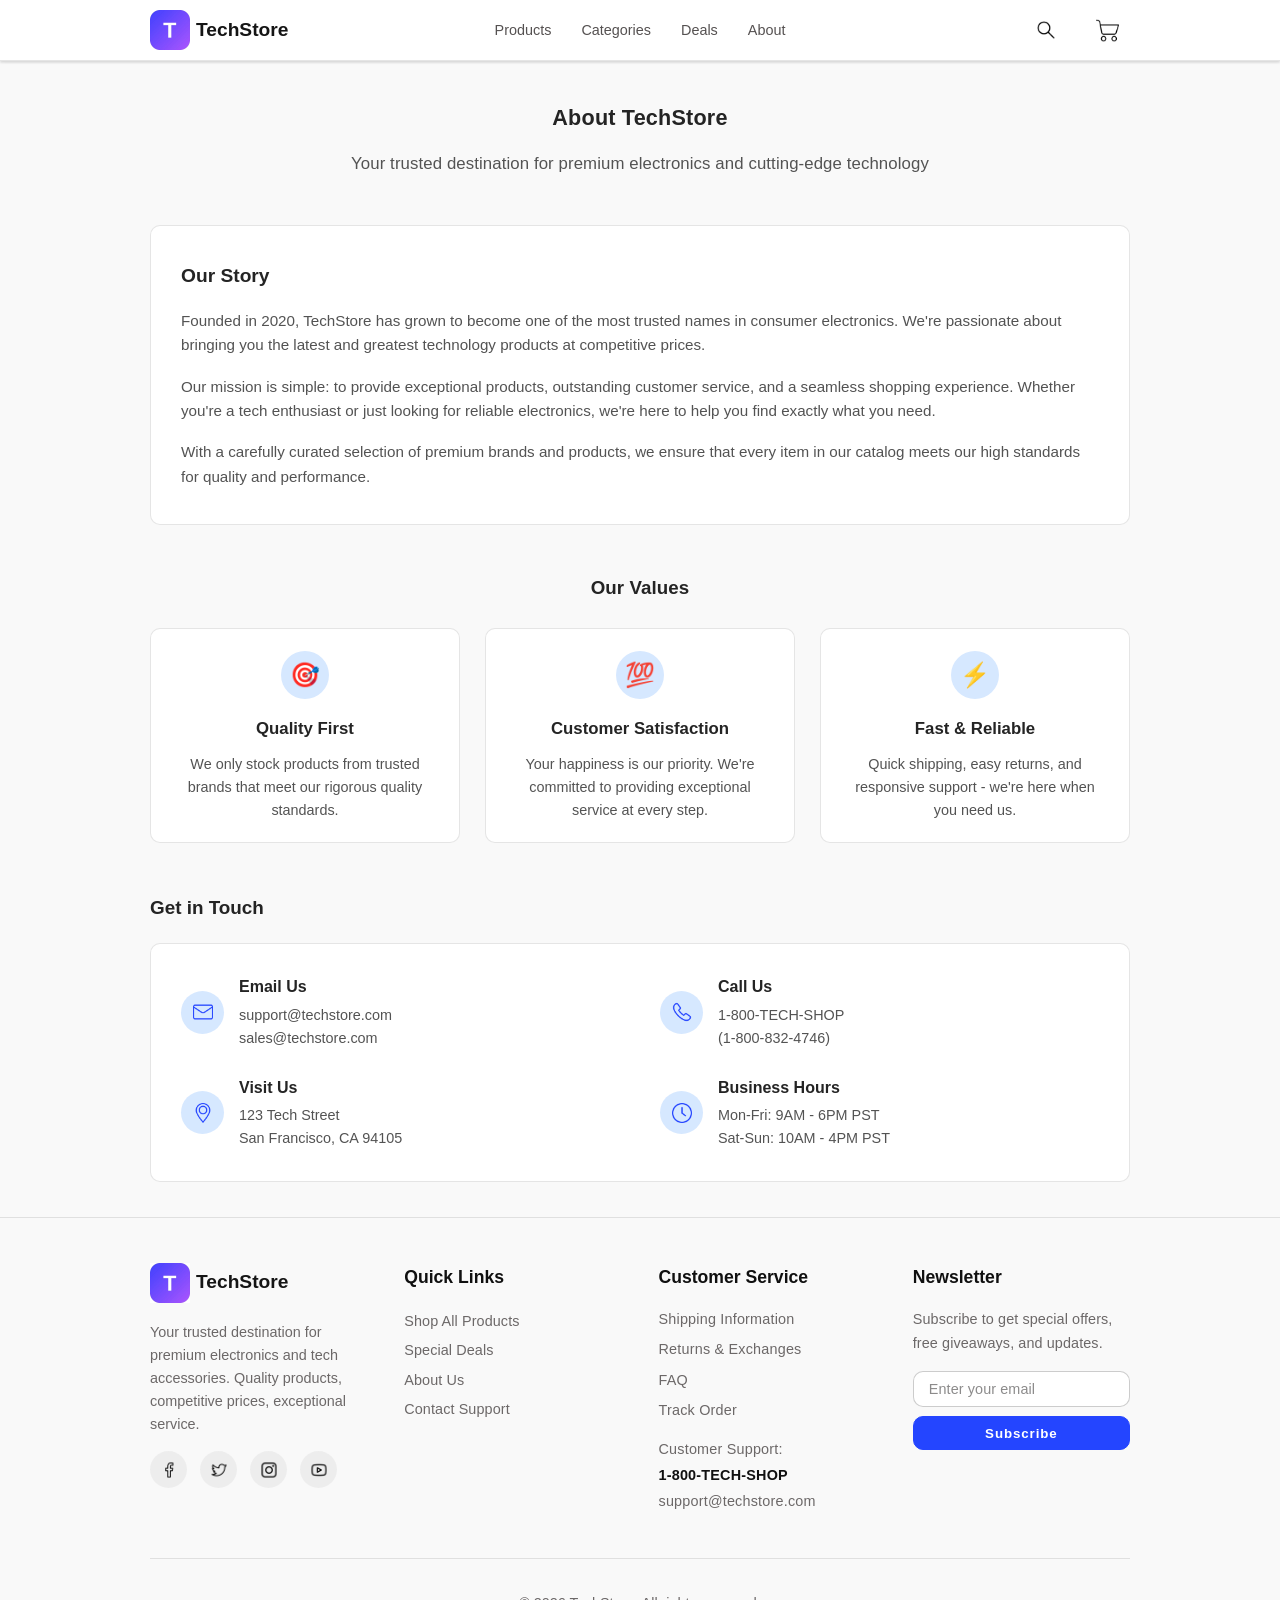
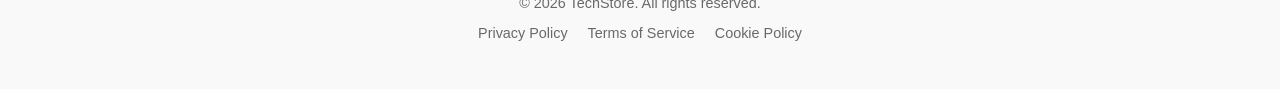
==== commit abf3aaeb: "Адаптив для всех страниц" ====
--- a/about.html
+++ b/about.html
@@ -6,157 +6,167 @@
     <title>Internet TechStore - about</title>
     <link rel = "icon" type = "image/x-icon" href = "images/icon.ico">
     <link href="https://fonts.googleapis.com/css2?family=Playfair+Display:wght@400;700&family=Raleway:wght@300;400;600&display=swap" rel="stylesheet">
-    <link rel="stylesheet" href="style.css">
+    <link rel="stylesheet" href="styles.css">
 </head>
 
 <body>
     <header>
-        <div class = "logo">
-            <a href = "main.html">
-                <img src = "images/logo2.jpg" alt = "Логотип компании">
-                <span>TechStore</span>
-            </a>
-        </div>
-
-        <nav class = "nav-menu" id = "navMenu">
-            <ul>
-                <li><a href = "main.html">Products</a></li>
-                <li><a href = "categories.html">Categories</a></li>
-                <li><a href = "deals.html">Deals</a></li>
-                <li><a href = "about.html">About</a></li>
-            </ul>
-        </nav>
-
-        <div class = "header-icons">
-            <div class = "search-product">
-                <input type = "text" id = "search-input" class = "search-input" placeholder = "Search products...">
-                <a href = "#" class = "search-btn" id = "search-btn">
-                    <img src = "images/loupe3.png" alt = "Search">
+        <div class = "container header-container">
+            <div class = "logo">
+                <a href = "main.html">
+                    <img src = "images/logo2.jpg" alt = "Логотип компании">
+                    <span>TechStore</span>
                 </a>
             </div>
 
-            <a href = "cart.html" class = "cart-btn">
-                <img src = "images/cart.png" alt = "Cart">
-                <span id = "cart-count" class = "cart-count"></span>
-            </a>
-        </div>
-
-        <div class = "burger-btn" id = "burgerBtn">
-            <span></span>
-            <span></span>
-            <span></span>
+            <nav class = "nav-menu" id = "navMenu">
+                <ul>
+                    <li><a href = "main.html">Products</a></li>
+                    <li><a href = "categories.html">Categories</a></li>
+                    <li><a href = "deals.html">Deals</a></li>
+                    <li><a href = "about.html">About</a></li>
+                </ul>
+            </nav>
+
+            <div class = "header-icons">
+                <div class = "search-product">
+                    <input type = "text" id = "search-input" class = "search-input" placeholder = "Search products...">
+                    <a href = "#" class = "search-btn" id = "search-btn">
+                        <img src = "images/loupe3.png" alt = "Search">
+                    </a>
+                </div>
+
+                <a href = "cart.html" class = "cart-btn">
+                    <img src = "images/cart.png" alt = "Cart">
+                    <span id = "cart-count" class = "cart-count"></span>
+                </a>
+            </div>
+
+            <div class = "burger-btn" id = "burgerBtn">
+                <span></span>
+                <span></span>
+                <span></span>
+            </div>
         </div>
     </header>
 
-    <main class = "main-about">
-        <div class = "about">
-            <h1>About TechStore</h1>
-            <p>Your trusted destination for premium electronics and cutting-edge technology</p>
-        </div>
-
-        <div class = "story">
-            <h2>Our Story</h2>
-            <p>Founded in 2020, TechStore has grown to become one of the most trusted names in consumer electronics. We're passionate about bringing you the latest and greatest technology products at competitive prices.</p>
-            <p>Our mission is simple: to provide exceptional products, outstanding customer service, and a seamless shopping experience. Whether you're a tech enthusiast or just looking for reliable electronics, we're here to help you find exactly what you need.</p>
-            <p>With a carefully curated selection of premium brands and products, we ensure that every item in our catalog meets our high standards for quality and performance.</p>
-        </div>
-    </main>
+    <section class = "main-about">
+        <div class = "container">
+            <div class = "about">
+                <h1>About TechStore</h1>
+                <p>Your trusted destination for premium electronics and cutting-edge technology</p>
+            </div>
+
+            <div class = "story">
+                <h2>Our Story</h2>
+                <p>Founded in 2020, TechStore has grown to become one of the most trusted names in consumer electronics. We're passionate about bringing you the latest and greatest technology products at competitive prices.</p>
+                <p>Our mission is simple: to provide exceptional products, outstanding customer service, and a seamless shopping experience. Whether you're a tech enthusiast or just looking for reliable electronics, we're here to help you find exactly what you need.</p>
+                <p>With a carefully curated selection of premium brands and products, we ensure that every item in our catalog meets our high standards for quality and performance.</p>
+            </div>
+        </div>
+    </sections>
 
     <section class = "values">
-        <div class = "name-values">
-            <h3>Our Values</h3>
-        </div>
-
-        <div class = "our-values">
-            <div class = "values-one">
-                <div class = "values-img-one">
-                    🎯
-                </div>
-
-                <div class = "description-one">
-                    <h4>Quality First</h4>
-                    <p>We only stock products from trusted brands that meet our rigorous quality standards.</p>
-                </div>
-            </div>
-
-            <div class = "values-two">
-                <div class = "values-img-two">
-                    💯
-                </div>
-
-                <div class = "description-two">
-                    <h5>Customer Satisfaction</h5>
-                    <p>Your happiness is our priority. We're committed to providing exceptional service at every step.</p>
-                </div>
-            </div>
-
-            <div class = "values-three">
-                <div class = "values-img-three">
-                    ⚡
-                </div>
-
-                <div class = "description-three">
-                    <h6>Fast & Reliable</h6>
-                    <p>Quick shipping, easy returns, and responsive support - we're here when you need us.</p>
+        <div class = "container">
+            <div class = "name-values">
+                <h3>Our Values</h3>
+            </div>
+
+            <div class = "our-values">
+                <div class = "values-one">
+                    <div class = "values-img-one">
+                        🎯
+                    </div>
+
+                    <div class = "description-one">
+                        <h4>Quality First</h4>
+                        <p>We only stock products from trusted brands that meet our rigorous quality standards.</p>
+                    </div>
+                </div>
+
+                <div class = "values-two">
+                    <div class = "values-img-two">
+                        💯
+                    </div>
+
+                    <div class = "description-two">
+                        <h5>Customer Satisfaction</h5>
+                        <p>Your happiness is our priority. We're committed to providing exceptional service at every step.</p>
+                    </div>
+                </div>
+
+                <div class = "values-three">
+                    <div class = "values-img-three">
+                        ⚡
+                    </div>
+
+                    <div class = "description-three">
+                        <h6>Fast & Reliable</h6>
+                        <p>Quick shipping, easy returns, and responsive support - we're here when you need us.</p>
+                    </div>
                 </div>
             </div>
         </div>
     </section>   
     
     <section class = "contact-section">
-        <div class = "contacts-name">
-            <h2>Get in Touch</h2>
-        </div>
-
-        <div class = "contacts">
-            <div class = "contacts-columns-one">
-                <div class = "email-us">
-                    <div class = "email-img">
-                        <img src = "images/email.png" alt = "email">
-                    </div>
-
-                    <div class = "email-description">
-                        <h3>Email Us</h3>
-                        <p>support@techstore.com</p>
-                        <p>sales@techstore.com</p>
-                    </div>
-                </div>
-
-                <div class = "visit-us">
-                    <div class = "geo-img">
-                        <img src = "images/geo.png" alt = "location">
-                    </div>
-
-                    <div class = "geo-description">
-                        <h4>Visit Us</h4>
-                        <p>123 Tech Street</p>
-                        <p>San Francisco, CA 94105</p>
-                    </div>
-                </div>
-            </div>
-
-            <div class = "contacts-columns-two">
-                <div class = "call-us">
-                    <div class = "phone-img">
-                        <img src = "images/phone.png" alt = "phone">
-                    </div>
-
-                    <div class = "phone-description">
-                        <h5>Call Us</h5>
-                        <p>1-800-TECH-SHOP</p>
-                        <p>(1-800-832-4746)</p>
-                    </div>
-                </div>
-
-                <div class = "business-hours">
-                    <div class = "hours-img">
-                        <img src = "images/hours.png" alt = "hours">
-                    </div>
-
-                    <div class = "hours-description">
-                        <h6>Business Hours</h6>
-                        <p>Mon-Fri: 9AM - 6PM PST</p>
-                        <p>Sat-Sun: 10AM - 4PM PST</p>
+        <div class = "container">
+            <div class="contacts-wrapper">
+                <div class = "contacts-name">
+                    <h2>Get in Touch</h2>
+                </div>
+
+                <div class = "contacts">
+                    <div class = "contacts-columns-one">
+                        <div class = "email-us">
+                            <div class = "email-img">
+                                <img src = "images/email.png" alt = "email">
+                            </div>
+
+                            <div class = "email-description">
+                                <h3>Email Us</h3>
+                                <p>support@techstore.com</p>
+                                <p>sales@techstore.com</p>
+                            </div>
+                        </div>
+
+                        <div class = "visit-us">
+                            <div class = "geo-img">
+                                <img src = "images/geo.png" alt = "location">
+                            </div>
+
+                            <div class = "geo-description">
+                                <h4>Visit Us</h4>
+                                <p>123 Tech Street</p>
+                                <p>San Francisco, CA 94105</p>
+                            </div>
+                        </div>
+                    </div>
+
+                    <div class = "contacts-columns-two">
+                        <div class = "call-us">
+                            <div class = "phone-img">
+                                <img src = "images/phone.png" alt = "phone">
+                            </div>
+
+                            <div class = "phone-description">
+                                <h5>Call Us</h5>
+                                <p>1-800-TECH-SHOP</p>
+                                <p>(1-800-832-4746)</p>
+                            </div>
+                        </div>
+
+                        <div class = "business-hours">
+                            <div class = "hours-img">
+                                <img src = "images/hours.png" alt = "hours">
+                            </div>
+
+                            <div class = "hours-description">
+                                <h6>Business Hours</h6>
+                                <p>Mon-Fri: 9AM - 6PM PST</p>
+                                <p>Sat-Sun: 10AM - 4PM PST</p>
+                            </div>
+                        </div>
                     </div>
                 </div>
             </div>
@@ -164,86 +174,88 @@
     </section>
     
     <footer>
-        <div class = "footerr">
-            <div class = "footer-content">
-                <div class = "footer-one">
-                    <h2><img src = "images/logo2.jpg" alt = "Логотип">TechStore</h2>
-                    <p>Your trusted destination for premium electronics and tech accessories. Quality products, competitive prices, exceptional service.</p>
-                </div>
-                
-                <div class = "footer-socials">
-                    <a href = "#">
-                        <img src = "images/fb4.png" alt = "facebook">
-                    </a>
-                    <a href = "#">
-                        <img src = "images/twitter2.png" alt = "twitter">
-                    </a>
-                    <a href = "#">
-                        <img src = "images/insta4.png" alt = "instagram">
-                    </a>
-                    <a href = "#">
-                        <img src = "images/youtube.png" alt = "youtube">
-                    </a>
-                </div>
-            </div>
-
-            <div class = "footer-content-two">
-                <div class = "footer-two">
-                    <h3>Quick Links</h3>
-                </div>
-
-                <div class = "footer-links">
+        <div class = "container">
+            <div class = "footerr">
+                <div class = "footer-content">
+                    <div class = "footer-one">
+                        <h2><img src = "images/logo2.jpg" alt = "Логотип">TechStore</h2>
+                        <p>Your trusted destination for premium electronics and tech accessories. Quality products, competitive prices, exceptional service.</p>
+                    </div>
+                    
+                    <div class = "footer-socials">
+                        <a href = "#">
+                            <img src = "images/fb4.png" alt = "facebook">
+                        </a>
+                        <a href = "#">
+                            <img src = "images/twitter2.png" alt = "twitter">
+                        </a>
+                        <a href = "#">
+                            <img src = "images/insta4.png" alt = "instagram">
+                        </a>
+                        <a href = "#">
+                            <img src = "images/youtube.png" alt = "youtube">
+                        </a>
+                    </div>
+                </div>
+
+                <div class = "footer-content-two">
+                    <div class = "footer-two">
+                        <h3>Quick Links</h3>
+                    </div>
+
+                    <div class = "footer-links">
+                        <ul>
+                            <li><a href = "main.html">Shop All Products</a></li>
+                            <li><a href = "deals.html">Special Deals</a></li>
+                            <li><a href = "about.html">About Us</a></li>
+                            <li><a href = "#">Contact Support</a></li>
+                        </ul>
+                    </div>
+                </div>
+
+                <div class = "footer-content-three">
+                    <div class = "footer-three">
+                        <h4>Customer Service</h4>
+                    </div>
+
+                    <div class = "footer-links-two">
+                        <ul>
+                            <li><a href = "#">Shipping Information</a></li>
+                            <li><a href = "#">Returns & Exchanges</a></li>
+                            <li><a href = "#">FAQ</a></li>
+                            <li><a href = "#">Track Order</a></li>
+                        </ul>
+                    </div>
+
+                    <div class = "footer-four">
+                        <p class = "name">Customer Support:</p>
+                        <h4>1-800-TECH-SHOP</h4>
+                        <p class = "email">support@techstore.com</p>
+                    </div>
+                </div>
+
+                <div class = "footer-content-four">
+                    <h5>Newsletter</h5>
+                    <p>Subscribe to get special offers, free giveaways, and updates.</p>
+                    <form class = "email">
+                        <input type = "email" placeholder = "Enter your email" required>
+                        <button type = "submit">Subscribe</button>
+                    </form>
+                </div>
+            </div>    
+
+            <div class = "footer-copy">
+                <div class = "copy">
+                    <p>&copy; 2026 TechStore. All rights reserved.</p>
+                </div>
+
+                <div class = "footer-legal">
                     <ul>
-                        <li><a href = "main.html">Shop All Products</a></li>
-                        <li><a href = "deals.html">Special Deals</a></li>
-                        <li><a href = "about.html">About Us</a></li>
-                        <li><a href = "#">Contact Support</a></li>
+                        <li><a href = "#">Privacy Policy</a></li>
+                        <li><a href = "#">Terms of Service</a></li>
+                        <li><a href = "#">Cookie Policy</a></li>
                     </ul>
                 </div>
-            </div>
-
-            <div class = "footer-content-three">
-                <div class = "footer-three">
-                    <h4>Customer Service</h4>
-                </div>
-
-                <div class = "footer-links-two">
-                    <ul>
-                        <li><a href = "#">Shipping Information</a></li>
-                        <li><a href = "#">Returns & Exchanges</a></li>
-                        <li><a href = "#">FAQ</a></li>
-                        <li><a href = "#">Track Order</a></li>
-                    </ul>
-                </div>
-
-                <div class = "footer-four">
-                    <p class = "name">Customer Support:</p>
-                    <h4>1-800-TECH-SHOP</h4>
-                    <p class = "email">support@techstore.com</p>
-                </div>
-            </div>
-
-            <div class = "footer-content-four">
-                <h5>Newsletter</h5>
-                <p>Subscribe to get special offers, free giveaways, and updates.</p>
-                <form class = "email">
-                    <input type = "email" placeholder = "Enter your email" required>
-                    <button type = "submit">Subscribe</button>
-                </form>
-            </div>
-        </div>    
-
-        <div class = "footer-copy">
-            <div class = "copy">
-                <p>&copy; 2026 TechStore. All rights reserved.</p>
-            </div>
-
-            <div class = "footer-legal">
-                <ul>
-                    <li><a href = "#">Privacy Policy</a></li>
-                    <li><a href = "#">Terms of Service</a></li>
-                    <li><a href = "#">Cookie Policy</a></li>
-                </ul>
             </div>
         </div>
     </footer>
--- a/styles.css
+++ b/styles.css
@@ -0,0 +1,3714 @@
+* {
+    margin: 0;
+    padding: 0;
+    box-sizing: border-box;
+}
+
+body {
+    font-family: 'Raleway', sans-serif;
+    color: #0e0e0e;
+    line-height: 1.6;
+    background-color: #f9f9f9;
+}
+
+
+header {
+    background-color: #fff;
+    border-bottom: 1px solid rgba(0, 0, 0, 0.1);
+    box-shadow: 0 1.5px 2px rgba(0, 0, 0, 0.1), 0 -1.5px 4px rgba(0, 0, 0, 0.1);
+    position: sticky;
+    top: 0;
+    z-index: 1000;
+}
+
+.container {
+    max-width: 1440px;
+    margin: 0 auto;
+    padding-left: 150px;
+    padding-right: 150px;
+}
+
+.header-container {
+    display: flex;
+    justify-content: space-between;
+    align-items: center;
+    min-height: 60px;
+    position: relative;
+}
+
+html, body {
+    width: 100%;
+}
+
+.logo {
+    flex-shrink: 0;
+    z-index: 10;
+}
+
+.logo img {
+    width: 40px;
+    height: auto;
+    display: block;
+}
+
+.logo span {
+    font-size: 1.2rem;
+    font-weight: 900;
+    color: rgb(21, 21, 21);
+    font-family: 'Noto Sans', sans-serif;
+    margin-left: 6px;
+    position: relative;
+}
+
+.logo a {
+    text-decoration: none;
+    display: flex;
+    align-items: center;
+}
+
+nav {
+    position: absolute;
+    left: 50%;
+    top: 50%;
+    transform: translate(-50%, -50%);
+    z-index: 5;
+}
+
+nav ul {
+    list-style: none;
+    display: flex;
+    gap: 30px;
+    margin: 0;
+    padding: 0;
+}
+
+nav a {
+    color: #555151;
+    text-decoration: none;
+    font-family: Verdana, 'Geneva', sans-serif;
+    font-size: 0.9rem;
+    transition: color 0.2s;
+}
+
+nav a:hover {
+    color: #2445ff;
+}
+
+.header-icons {
+    display: flex;
+    align-items: center;
+    gap: 10px;
+    z-index: 10;
+    margin-left: auto; 
+    flex-shrink: 0;
+}
+
+.header-icons a {
+    border-radius: 50%;
+    display: flex;
+    align-items: center;
+    justify-content: center;
+    text-decoration: none;
+    width: 46px;
+    height: 46px;
+    position: relative;
+    transition: background-color 0.1s;
+}
+
+.header-icons a:hover {
+    background-color: rgba(236, 236, 236, 0.89);
+}
+
+.header-icons img {
+    width: 23px;
+    height: auto;
+    display: block;
+}
+
+.cart-count {
+    position: absolute;
+    top: -4px;
+    right: -4px;
+    min-width: 21px;
+    height: 21px;
+    background: #2445ff;
+    color: white;
+    font-size: 0.9rem;
+    font-weight: 100;
+    border-radius: 50%;
+    display: none;
+    align-items: center;
+    justify-content: center;
+    font-family: Arial, sans-serif;
+    box-shadow: 0 1px 3px rgba(0, 0, 0, 0.2);
+    line-height: 1;
+}
+
+.cart-count.active {
+    display: flex;
+}
+
+.search-product {
+    display: flex;
+    align-items: center;
+    position: relative;
+}
+
+.search-input {
+    border: 1px solid rgba(0, 0, 0, 0.119);
+    border-radius: 20px;
+    width: 0;
+    font-family: 'Noto Sans', sans-serif;
+    font-size: 0.9rem;
+    outline: none;
+    transition: width 0.3s ease, padding 0.3s ease, border 0.2s ease;
+    opacity: 0;
+    visibility: hidden;
+    position: absolute;
+    right: 50px;
+    background: white;
+    z-index: 5;
+    padding: 8px 0;
+}
+
+.search-input.active {
+    width: 550px;
+    opacity: 1;
+    visibility: visible;
+    padding: 8px 12px;
+    border-color: #e0e0e0;
+}
+
+.search-btn {
+    display: flex;
+    align-items: center;
+    justify-content: center;
+    width: 40px;
+    height: 40px;
+    border-radius: 50%;
+    cursor: pointer;
+    transition: background-color 0.2s;
+    position: relative;
+    z-index: 10;
+    background: white;
+}
+
+.search-btn:hover {
+    background-color: #f0f0f0;
+}
+
+.search-btn img {
+    width: 24px;
+    height: 24px;
+    display: block;
+}
+
+footer {
+    background-color: #f9f9f9;
+    padding-top: 45px;
+    border-top: 1px solid rgba(0, 0, 0, 0.1);
+}
+
+.footer-one img {
+    width: 40px;
+    height: auto;
+}
+
+.footer-socials {
+    gap: 13px;
+    display: flex;
+}
+
+.footer-socials img {
+    width: 15px;
+    height: auto;
+    display: block;
+    position: absolute;
+    top: 50%;
+    left: 50%;
+    transform: translate(-50%, -50%);
+}
+
+.footer-socials a {
+    text-decoration: none;
+    border-radius: 50%;
+    display: flex;
+    align-items: center;
+    justify-content: center;
+    line-height: 1;
+    background-color: rgba(236, 236, 236, 0.89);
+    transition: background-color 0.1s;
+    width: 37px;
+    height: 37px;
+    position: relative;
+    transform: translateY(-5px);
+}
+
+.footer-socials a:hover {
+    background-color: #2445ff;
+}
+
+.footer-socials a:hover img {
+    filter: brightness(0) invert(1);
+}
+
+.footerr {
+    max-width: 1440px;
+    margin: 0 auto;
+    padding: 0 0;
+    display: grid;
+    grid-template-columns: repeat(4, 1fr);
+    gap: 37px;
+}
+
+.footer-content {
+    gap: 1px;
+    display: grid;
+}
+
+.footer-one h2 {
+    gap: 6px;
+    display: flex;
+    color: rgb(21, 21, 21);
+    font-family: 'Noto Sans', sans-serif;
+    font-size: 1.2rem;
+    font-weight: 900;
+    align-items: center;
+}
+
+.footer-one p {
+    padding-top: 18px;
+    font-family: 'Noto Sans', sans-serif;
+    font-size: 0.9rem;
+    color: #6c6868;
+}
+
+.footer-two h3 {
+    font-family: 'Noto Sans', sans-serif;
+    font-weight: 600;
+    font-size: 1.1rem;
+    color: #101010;
+}
+
+.footer-links {
+    padding-top: 17px;
+}
+
+.footer-links ul {
+    list-style: none;
+    gap: 4px;
+    display: grid;
+}
+
+.footer-links a {
+    text-decoration: none;
+    color: #6c6868;
+    font-size: 0.9rem;
+    font-family: 'Noto Sans', sans-serif;
+    letter-spacing: 0.1px;
+    transition: color 0.1s;
+}
+
+.footer-links a:hover {
+    color: #2445ff;
+}
+
+.footer-content-three {
+    gap: 15px;
+    display: grid;
+}
+
+.footer-three h4 {
+    font-family: 'Noto Sans', sans-serif;
+    font-weight: 600;
+    font-size: 1.1rem;
+    color: #101010;
+}
+
+.footer-links-two ul {
+    list-style: none;
+    gap: 5px;
+    display: grid;
+}
+
+.footer-links-two a {
+    text-decoration: none;
+    color: #6c6868;
+    font-size: 0.9rem;
+    font-family: 'Noto Sans', sans-serif;
+    letter-spacing: 0.2px;
+    transition: color 0.1s;
+}
+
+.footer-links-two a:hover {
+    color: #2445ff;
+}
+
+.footer-four {
+    gap: 3px;
+    display: grid;
+}
+
+.footer-four h4 {
+    font-size: 0.9rem;
+    font-weight: 600;
+    font-family: 'Noto Sans', sans-serif;
+    color: #101010;
+    letter-spacing: 0.2px;
+}
+
+.footer-four p {
+    color: #6c6868;
+    font-size: 0.9rem;
+    font-family: 'Noto Sans', sans-serif;
+    letter-spacing: 0.2px;
+}
+
+.footer-content-four h5 {
+    font-family: 'Noto Sans', sans-serif;
+    font-weight: 600;
+    font-size: 1.1rem;
+    color: #101010;
+}
+
+.footer-content-four p {
+    padding-top: 16px;
+    text-decoration: none;
+    color: #6c6868;
+    font-size: 0.9rem;
+    font-family: 'Noto Sans', sans-serif;
+    letter-spacing: 0.1px;
+    line-height: 1.7;
+}
+
+.footer-content-four form {
+    padding-top: 15px;
+    display: grid;
+}
+
+.footer-content-four input {
+    padding-top: 10px;
+    padding-bottom: 9px;
+    padding-left: 15px;
+}
+
+.footer-content-four button {
+    margin-top: 9px;
+    padding-top: 9px;
+    padding-bottom: 8px;
+}
+
+.email input {
+    border-radius: 10px;
+    border: 1px solid rgba(0, 0, 0, 0.2);
+}
+
+.email ::placeholder {
+    color: #8c8b8b;
+    font-size: 0.9rem;
+    font-family: 'Noto Sans', sans-serif;
+    letter-spacing: 0.1px;
+}
+
+.email input:focus {
+    border-color: #425eff;
+    outline: none;
+    box-shadow: 0 0 3px rgba(54, 101, 255, 0.8);
+}
+
+.email button {
+    border-radius: 10px;
+    border: 1px solid #2445ff;
+    background-color: #2445ff;
+    color: #fff;
+    font-family: 'Noto Sans', sans-serif;
+    letter-spacing: 0.9px;
+    font-weight: 600;
+    transition: background-color 0.2s;
+}
+
+.email button:hover {
+    background-color: #223edb;
+    border: 1px solid #223edb;
+}
+
+.footer-copy {
+    border-top: 1px solid rgba(0, 0, 0, 0.1);
+    max-width: 1440px;
+    margin: 45px auto 0;
+    padding: 0 150px;
+    text-align: center;
+}
+
+.copy {
+    font-family: 'Noto Sans', sans-serif;
+    font-size: 0.9rem;
+    color: #6c6868;
+    margin-top: 33px;
+}
+
+.footer-legal ul {
+    display: flex;
+    gap: 20px;
+    list-style: none;
+    justify-content: center;
+    margin-top: 5px;
+    margin-bottom: 43px;
+    padding: 0;
+}
+
+.footer-legal a {
+    text-decoration: none;
+    color: #6c6868;
+    font-family: 'Noto Sans', sans-serif;
+    font-weight: 100;
+    font-size: 0.9rem;
+    transition: color 0.1s;
+}
+
+.footer-legal a:hover {
+    color: #2445ff;
+}
+
+.about {
+    padding: 0 0;
+    gap: 15px;
+    display: grid;
+    text-align: center;
+}
+
+.about h1 {
+    font-family: 'Noto Sans', sans-serif;
+    font-size: 1.35rem;
+    color: #242424;
+    font-weight: 600;
+    letter-spacing: 0.2px;
+    padding-top: 40px;
+}
+
+.about p {
+    font-family: 'Noto Sans', sans-serif;
+    font-size: 1.05rem;
+    letter-spacing: 0.1px;
+    color: #535353;
+}
+
+.story {
+    max-width: 1440px;
+    margin: 48px auto;
+    padding: 35px 30px;
+    background-color: #ffffff;
+    border-radius: 10px;
+    border: 1px solid rgba(0, 0, 0, 0.1);
+    gap: 17px;
+    display: grid;
+}
+
+.story h2 {
+    color: #242424;
+    font-family: 'Noto Sans', sans-serif;
+    font-size: 1.2rem;
+}
+
+.story p {
+    color: #535353;
+    font-family: 'Noto Sans', sans-serif;
+    font-size: 0.95rem;
+}
+
+.name-values h3 {
+    color: #242424;
+    font-family: 'Noto Sans', sans-serif;
+    font-size: 1.17rem;
+    text-align: center;
+    letter-spacing: 0.1px;
+    padding-bottom: 25px;
+}
+
+.our-values {
+    max-width: 1440px;
+    margin: 0 auto 30px;
+    padding: 0 0;
+    display: grid;
+    grid-template-columns: repeat(3, 1fr);
+    gap: 25px;
+}
+
+.values-one,
+.values-two,
+.values-three {
+    border: 1px solid rgba(0, 0, 0, 0.1);
+    background-color: #fff;
+    border-radius: 10px;
+    padding-bottom: 20px;
+}
+
+.values-img-one,
+.values-img-two,
+.values-img-three {
+    width: 48px;
+    height: 48px;
+    background-color: #d6e8ff;
+    border-radius: 50%;
+    display: flex;
+    align-items: center;
+    justify-content: center;
+    font-size: 24px;
+    margin: 22px auto 17px;
+}
+
+.description-one h4,
+.description-two h5,
+.description-three h6 {
+    text-align: center;
+    color: #242424;
+    font-family: 'Noto Sans', sans-serif;
+    font-size: 1.05rem;
+}
+
+.description-one p,
+.description-two p,
+.description-three p {
+    color: #535353;
+    font-family: 'Noto Sans', sans-serif;
+    font-size: 0.9rem;
+    text-align: center;
+    padding: 10px 25px 0;
+}
+
+.contact-section {
+    max-width: 1440px;
+    margin: 50px auto 35px;
+    padding: 0 0;
+}
+
+.contacts-name h2 {
+    color: #242424;
+    font-family: 'Noto Sans', sans-serif;
+    font-size: 1.18rem;
+    margin-bottom: 20px;
+}
+
+.contacts {
+    display: flex;
+    justify-content: space-between;
+    gap: 40px;
+    background-color: #fff;
+    border: 1px solid rgba(0, 0, 0, 0.1);
+    border-radius: 10px;
+    padding: 30px;
+}
+
+.contacts-columns-one,
+.contacts-columns-two {
+    display: grid;
+    gap: 25px;
+    flex: 1;
+}
+
+.email-us,
+.visit-us,
+.call-us,
+.business-hours {
+    display: flex;
+    align-items: center;
+    gap: 15px;
+}
+
+.email-img,
+.geo-img,
+.phone-img,
+.hours-img {
+    width: 43px;
+    height: 43px;
+    background-color: #d6e8ff;
+    border-radius: 50%;
+    display: flex;
+    align-items: center;
+    justify-content: center;
+    flex-shrink: 0;
+}
+
+.email-img img,
+.geo-img img,
+.phone-img img,
+.hours-img img {
+    width: 20px;
+    height: auto;
+    filter: invert(38%) sepia(98%) saturate(6986%) hue-rotate(234deg) brightness(100%) contrast(104%);
+}
+
+.email-description h3,
+.geo-description h4,
+.phone-description h5,
+.hours-description h6 {
+    color: #242424;
+    font-family: 'Noto Sans', sans-serif;
+    font-size: 1rem;
+    margin-bottom: 4px;
+}
+
+.email-description p,
+.geo-description p,
+.phone-description p,
+.hours-description p {
+    color: #535353;
+    font-family: 'Noto Sans', sans-serif;
+    font-size: 0.9rem;
+}
+
+.main-deals {
+    margin: 35px auto;
+    padding: 0 0;
+}
+
+.deals-icon img {
+    width: 25px;
+    height: 25px;
+    filter: invert(38%) sepia(98%) saturate(6986%) hue-rotate(234deg) brightness(100%) contrast(104%) contrast(350%);
+    margin-top: 7px;
+}
+
+.deals-icon h1 {
+    color: rgb(21, 21, 21);
+    font-family: 'Noto Sans', sans-serif;
+    font-size: 1.45rem;
+    display: flex;
+    gap: 7px;
+}
+
+.deals-icon p {
+    color: #555151;
+    font-family: Verdana, 'Geneva', sans-serif;
+    font-size: 0.9rem;
+    letter-spacing: 0.2px;
+}
+
+.deals-icon {
+    display: grid;
+    gap: 10px;
+}
+
+.deals-two {
+    border-radius: 10px;
+    display: flex;
+    justify-content: space-between;
+    align-items: center;
+    padding: 28px 30px;
+    background: linear-gradient(95deg, #2848fc 0%, #a646f0 80%);
+}
+
+.deals-one {
+    display: grid;
+    gap: 30px;
+}
+
+.deals-columns-one {
+    display: grid;
+    gap: 10px;
+}
+
+.deals-columns-one h2 {
+    color: #ffffff;
+    font-family: 'Noto Sans', sans-serif;
+    font-size: 1.1rem;
+}
+
+.deals-columns-one p {
+    color: #ededed;
+    font-family: 'Noto Sans', sans-serif;
+    font-size: 0.9rem;
+    letter-spacing: 0.3px;
+}
+
+.deals-columns-two {
+    background-color: #b868fe;
+    border-radius: 10px;
+    padding: 10px 20px;
+}
+
+.deals-columns-two h3 {
+    color: #ffffff;
+    font-family: 'Noto Sans', sans-serif;
+    font-weight: 600;
+    font-size: 0.95rem;
+    display: flex;
+    align-items: center;
+    gap: 10px;
+    margin: 0;
+}
+
+.deals-columns-two img {
+    width: 18px;
+    height: 18px;
+    filter: invert(100%) sepia(0%) saturate(24%) hue-rotate(114deg) brightness(108%) contrast(108%);
+}
+
+.deals-button {
+    text-align: center;
+    margin-top: 50px;
+    display: grid;
+    gap: 15px;
+}
+
+.deals-button p {
+    color: #535353;
+    font-family: 'Noto Sans', sans-serif;
+    font-size: 0.93rem;
+    letter-spacing: 0.2px;
+}
+
+.deals-button button {
+    margin: 0 auto;
+    padding: 11px 30px;
+    background-color: #2445ff;
+    border: 1px solid #2445ff;
+    border-radius: 10px;
+    color: #ffffff;
+    font-family: 'Noto Sans', sans-serif;
+    font-size: 0.95rem;
+    transition: background-color 0.2s;
+    cursor: pointer;
+    font-weight: 600;
+    width: fit-content;
+}
+
+.deals-button button:hover {
+    background-color: #223edb;
+}
+
+.deals-cards {
+    display: grid;
+    grid-template-columns: repeat(4, 1fr);
+    gap: 25px;
+    margin: 40px 0;
+}
+
+.stars-container {
+    position: relative;
+    display: inline-block;
+    font-size: 1.2rem;
+    letter-spacing: 2px;
+}
+
+.stars-old {
+    color: #e0e0e0;
+}
+
+.stars-new {
+    position: absolute;
+    top: 0;
+    left: 0;
+    white-space: nowrap;
+    overflow: hidden;
+    color: #fdc10c;
+}
+
+.deal-card {
+    border: 1px solid #10101015;
+    border-radius: 10px;
+    background-color: #fff;
+    position: relative;
+    transition: box-shadow 0.2s ease, transform 0.2s ease;
+}
+
+.deal-card:hover {
+    box-shadow: 0 5px 35px rgba(0, 0, 0, 0.15);
+}
+
+.deal-img {
+    width: 100%;
+    aspect-ratio: 222 / 220;
+    border-radius: 9px 9px 0 0;
+    overflow: hidden;
+}
+
+.deal-image {
+    width: 100%;
+    height: 100%;
+    object-fit: cover;
+    transition: transform 0.3s ease;
+}
+
+.deal-card:hover .deal-image {
+    transform: scale(1.05);
+}
+
+.deal-card h1 {
+    font-family: 'Noto Sans', sans-serif;
+    font-size: 1.05rem;
+    letter-spacing: 0.4px;
+    font-weight: 600;
+    color: #101010;
+    padding: 17px 15px 0;
+}
+
+.deal-stars-rating {
+    display: flex;
+    padding-left: 15px;
+    align-items: center;
+}
+
+.deal-rating {
+    font-family: 'Noto Sans', sans-serif;
+    font-size: 0.9rem;
+    margin-left: 6px;
+    color: #535353;
+}
+
+.deal-price-categories {
+    display: flex;
+    justify-content: space-between;
+    align-items: baseline;
+    padding: 4px 15px 20px;
+}
+
+.deal-price {
+    font-family: 'Noto Sans', sans-serif;
+    font-size: 1.1rem;
+    color: #2445ff;
+    font-weight: 600;
+}
+
+.deal-categories {
+    font-family: 'Noto Sans', sans-serif;
+    font-size: 0.9rem;
+    color: #535353;
+}
+
+.deal-sale {
+    background-color: #ed1313;
+    color: #ffffff;
+    font-family: 'Noto Sans', sans-serif;
+    font-size: 0.9rem;
+    letter-spacing: 0.3px;
+    position: absolute;
+    top: -7px;
+    right: -12px;
+    border-radius: 15px;
+    padding: 2px 10px;
+}
+
+.deal-card-link {
+    text-decoration: none;
+}
+
+.top-descriptions {
+    display: flex;
+    gap: 15px;
+    color: #7e7e7e;
+    font-family: 'Noto Sans', sans-serif;
+    font-size: 0.9rem;
+    transform: translateY(-3px);
+}
+
+.products-top a{
+    text-decoration: none;
+    color: #7e7e7e;
+    font-family: 'Noto Sans', sans-serif;
+    font-size: 0.9rem;
+}
+
+.products-top a:hover{
+    color: #101010;
+}
+
+.categorie-top {
+    color: #7e7e7e;
+}
+
+.categorie-top:hover {
+    color: #101010;
+}
+
+.name-top {
+    color: #101010;
+}
+
+.bottom-descriptions {
+    padding-top: 20px;
+}
+
+.bottom-descriptions {
+    display: grid;
+    grid-template-columns: repeat(2, 1fr);
+    gap: 35px;
+}
+
+.product-text-description h1 {
+    color: #101010;
+    font-family: 'Noto Sans', sans-serif;
+    font-size: 1.35rem;
+}
+
+.product-stars-rating {
+    display: flex;
+    gap: 10px;
+    font-size: 0.9rem;
+    color: #535353;
+    font-family: 'Noto Sans', sans-serif;
+}
+
+.product-stars .stars-container {
+    font-size: 1.6rem;  
+}
+
+.product-rating {
+    transform: translateY(11px);
+}
+
+.product-text-description p {
+    font-size: 0.9rem;
+    color: #535353;
+    font-family: 'Noto Sans', sans-serif;
+    transform: translateY(-3px);
+}
+
+.product-price {
+    display: flex;
+    gap: 8px;
+    align-items: center;
+    margin-top: 6px;
+}
+
+.product-price h1 {
+    color: #2445ff;
+    font-size: 1.9rem;
+}
+
+.product-price p {
+    transform: translateY(7px);
+}
+
+.key-highlights {
+    border-radius: 10px;
+    background-color: oklch(97% .014 254.604);
+    margin-top: 17px;
+    padding: 15px;
+}
+
+.key-highlights h3 {
+    color: #101010;
+    font-family: 'Noto Sans', sans-serif;
+    font-size: 0.9rem;
+}
+
+.ul-highlights {
+    color: #101010;
+    font-family: 'Noto Sans', sans-serif;
+    font-size: 0.9rem;
+    padding-left: 15px;
+    padding-top: 7px;
+}
+
+.key-highlights li::marker {
+    color: #2445ff;  
+    font-size: 0.9rem;
+}
+
+.product-description {
+    padding-top: 25px;
+    display: grid;
+    gap: 12px;
+}
+
+.product-description h1 {
+    color: #101010;
+    font-family: 'Noto Sans', sans-serif;
+    font-size: 1.1rem;
+    letter-spacing: 0.2px;
+}
+
+.product-full-description {
+    font-size: 0.95rem;
+    color: #535353;
+    font-family: 'Noto Sans', sans-serif;
+    line-height: 26px;
+}
+
+.product-quantity {
+    padding-top: 22px;
+}
+
+.quantity {
+    padding-top: 6px;
+}
+
+.quantity button {
+    background-color: #f9f9f9;
+    height: 40px;
+    width: 40px;
+    border-radius: 10px;
+    border: 1px solid rgba(0, 0, 0, 0.176);
+    cursor: pointer;
+}
+
+.quantity input {
+    border: none;
+    outline: none;
+    height: 30px;
+    width: 60px;
+    text-align: center;
+    padding-left: 15px;
+    color: #101010;
+    font-family: 'Noto Sans', sans-serif;
+    font-size: 0.95rem;
+    font-weight: 600;
+    background-color: #f9f9f9;
+}
+
+.cart-icon {
+    height: 20px;
+    width: auto;
+}
+
+.btn-add-cart {
+    margin-top: 25px;
+}
+
+.button-add-cart {
+    width: 100%; 
+    padding: 17px 0; 
+    display: flex;
+    justify-content: center; 
+    align-items: center;
+    gap: 10px;
+    border-radius: 10px;
+    border: none;
+    background-color: #2445ff;
+    color: #ffffff;
+    font-family: 'Noto Sans', sans-serif;
+    font-size: 0.95rem;
+    font-weight: 600;
+    white-space: nowrap;
+    transition: background-color 0.2s ease, transform 0.1s ease;
+    cursor: pointer;
+}
+
+.button-add-cart:hover {
+    background-color: #223edb;
+}
+
+.button-add-cart:active {
+    transform: scale(1.08);
+    background-color: #0f1f78;
+}
+
+.button-add-cart img {
+    filter: brightness(0) invert(1);
+}
+
+.specification-product {
+    border: 1px solid rgba(0, 0, 0, 0.119);
+    border-radius: 10px;
+    margin-top: 23px;
+    overflow: hidden;
+    background-color: #ffffff;
+    margin-bottom: 60px;
+}
+
+.specification-top {
+    display: flex;
+    justify-content: space-between;
+    padding: 17px 16px;
+    cursor: pointer;
+    user-select: none;
+}
+
+.specification-top h3 {
+    color: #101010;
+    font-family: 'Noto Sans', sans-serif;
+    font-size: 0.9rem;
+}
+
+.specification-top:hover h3{
+    text-decoration: underline;
+}
+
+.specification-top span {
+    color: #535353;
+    font-family: 'Noto Sans', sans-serif;
+    font-size: 0.9rem;
+}
+
+.arrow {
+    display: inline-block;
+    transition: transform 0.3s ease;
+}
+
+.arrow.active {
+    transform: rotate(180deg);
+}
+
+.specification-content {
+    padding-left: 16px;
+    padding-right: 16px;
+    max-height: 0; 
+    overflow: hidden;
+    opacity: 0;
+    transition: all 0.3s ease;
+    transform: translateY(-10px);
+}
+
+.specification-content.active {
+    max-height: 850px;       
+    opacity: 1;               
+    padding-bottom: 7px;     
+}
+
+.specification-row {
+    display: flex;
+    justify-content: space-between;
+    padding-top: 13px;
+    padding-bottom: 6px;
+    border-bottom: 1px solid rgba(0, 0, 0, 0.119);
+}
+
+.specification-row:last-child {
+    border-bottom: none;
+}
+
+.specification-key {
+    color: #212121;
+    font-family: 'Noto Sans', sans-serif;
+    font-size: 0.9rem;
+    font-weight: 600;
+}
+
+.specification-value {
+    color: #535353;
+    font-family: 'Noto Sans', sans-serif;
+    font-size: 0.9rem;
+}
+
+.similar-name-top h3{
+    color: #101010;
+    font-family: 'Noto Sans', sans-serif;
+    font-size: 1.15rem;
+}
+
+.similar-one-card {
+    display: grid;
+    grid-template-columns: repeat(auto-fill, minmax(290px, 1fr));
+    gap: 30px;
+    width: 100%;
+    margin-top: 20px;
+}
+
+.similar-card a{
+    text-decoration: none;
+}
+
+.similar-img {
+    width: 100%;
+    height: 305px; 
+    overflow: hidden;
+    border-radius: 9px 9px 0 0;
+}
+
+.similar-image {
+    width: 100%;
+    height: 100%;
+    object-fit: cover;
+    transition: transform 0.3s ease;
+    display: block;
+}
+
+.category-name-top {
+    width: 100%;
+    margin-bottom: 30px;
+    text-align: left; 
+}
+
+.similar-one-card {
+    display: grid;
+    grid-template-columns: repeat(auto-fill, minmax(280px, 1fr));
+    gap: 25px;
+    width: 100%;
+    
+}
+
+.similar-card:hover .similar-image {
+    transform: scale(1.05);
+}
+
+.similar-card {
+    border: 1px solid #10101015;
+    border-radius: 10px;
+    background-color: #fff;
+    position: relative;
+    transition: box-shadow 0.2s ease, transform 0.2s ease;
+}
+
+.similar-card:hover {
+    box-shadow: 0 5px 35px rgba(0, 0, 0, 0.15);
+}
+
+.similar-card-product h4 {
+    font-size: 1.03rem;
+    color: #101010;
+    font-family: 'Noto Sans', sans-serif;
+    padding-top: 17px;
+    padding-left: 17px;
+}
+
+.similar-stars-rating {
+    display: flex;
+    padding-left: 17px;
+    gap: 8px;
+}
+
+.similar-rating {
+    font-family: 'Noto Sans', sans-serif;
+    font-size: 0.9rem;
+    transform: translateY(6px);
+    color: #535353;
+}
+
+.similar-price-categories {
+    padding-left: 17px;
+    display: flex;
+    transform: translateY(4px);
+    justify-content: space-between;  
+    align-items: baseline;           
+    padding-right: 17px;
+    padding-bottom: 20px;
+}
+
+.similar-price {
+    font-family: 'Noto Sans', sans-serif;
+    font-size: 1.1rem;
+    color: #2445ff;
+    font-weight: 600;
+}
+
+.similar-categories {
+    font-family: 'Noto Sans', sans-serif;
+    font-size: 0.9rem;
+    color: #535353;
+}
+
+.gallery-img-big {
+    position: relative;  
+    display: inline-block;
+    width: 100%;
+}
+
+.product-img-big  {
+    display: flex;
+    justify-content: center;
+    align-items: center;
+}
+
+.gallery-last,
+.gallery-next {
+    position: absolute;
+    top: 50%;
+    transform: translateY(-50%);
+    background-color: rgba(255, 255, 255, 0.863);
+    color: #101010;
+    border: none;
+    width: 40px;
+    height: 40px;
+    border-radius: 50%;
+    font-size: 18px;
+    cursor: pointer;
+    transition: background-color 0.2s;
+    z-index: 10;
+}
+
+.gallery-last:hover,
+.gallery-next:hover {
+    background-color: rgb(255, 255, 255);
+}
+
+.gallery-last {
+    left: 15px;
+}
+
+.gallery-next {
+    right: 15px;
+}
+
+.product-img-big img {
+    height: 462px;
+    width: 462px;
+    object-fit: cover;
+    border-radius: 10px;
+}
+
+.product-img-little {
+    margin-top: 8px;
+    display: flex;
+    gap: 12px;
+}
+
+.product-img-little img {
+    height: 145px;
+    width: 146px;
+    object-fit: cover;
+    border-radius: 10px;
+    cursor: pointer;
+    transition: all 0.2s;
+    border: 2px solid transparent;
+}
+
+.product-img-little img:hover {
+    border-color: #c0bfbf97;
+}
+
+.product-img-little img.active {
+    border-color: #2445ff;
+    box-shadow: 0 0 4px rgba(54, 101, 255, 0.9);
+}
+
+.main-categories {
+    margin: 35px 0 80px 0;
+}
+
+.categories-cards {
+    display: grid;
+    grid-template-columns: repeat(auto-fill, minmax(280px, 1fr)); 
+    gap: 25px;
+    margin-top: 30px;
+    width: 100%; 
+}
+
+.categories-name h3 {
+    font-size: 1.35rem;
+    color: #101010;
+    font-family: 'Noto Sans', sans-serif;
+}
+
+.categories-name p {
+    font-family: 'Noto Sans', sans-serif;
+    font-size: 0.92rem;
+    color: #535353;
+    letter-spacing: 0.2px;
+    margin-top: 16px;
+}
+
+.category-card {
+    border: none;
+    position: relative;
+    border-radius: 10px;
+    cursor: pointer;
+    height: 170px;
+}
+
+.category-card:hover .category-img {
+    transform: scale(1.05);
+}
+
+.category-image {
+    width: 100%;
+    height: 100%;
+    overflow: hidden;
+    position: relative;
+    border-radius: 10px;
+}
+
+.category-img {
+    width: 100%;
+    height: 100%;
+    object-fit: cover;
+    transition: transform 0.3s;
+    object-fit: cover;
+    filter: brightness(0.85);
+}
+
+.category-card-info {
+    position: absolute;
+    bottom: 0;
+    left: 0;
+    right: 0;
+    padding: 23px;
+    background: linear-gradient(to top, rgba(0, 0, 0, 0.589), rgba(0,0,0,0) 100%);
+    border-radius: 10px;
+    z-index: 2;
+    display: grid;
+    gap: 3px;
+}
+
+.category-card-info h3 {
+    font-family: 'Noto Sans', sans-serif;
+    font-size: 1.1rem;
+    color: #ffffff;
+}
+
+.category-card-info p {
+    font-family: 'Noto Sans', sans-serif;
+    font-size: 0.9rem;
+    color: #ffffff;
+}
+
+.common-category {
+    margin: 40px 0 60px 0;
+}
+
+.category-name-top h3 {
+    font-size: 1.25rem;
+    color: #101010;
+    font-family: 'Noto Sans', sans-serif;
+    letter-spacing: 0.2px;
+}
+
+.category-name-top p {
+    font-family: 'Noto Sans', sans-serif;
+    font-size: 0.9rem;
+    color: #535353;
+    letter-spacing: 0.3px;
+    margin-top: 12px;
+    margin-bottom: 30px;
+}
+
+.empty-cart {
+
+    text-align: center;
+    margin-top: 70px;
+
+    margin-bottom: 330px;
+}
+
+.empty-cart-top h1 {
+    font-size: 1.4rem;
+    color: #101010;
+    font-family: 'Noto Sans', sans-serif;
+}
+
+.empty-cart-top p {
+    font-family: 'Noto Sans', sans-serif;
+    font-size: 0.9rem;
+    color: #535353;
+    letter-spacing: 0.3px;
+    margin-top: 16px;
+}
+
+.empty-cart-btn {
+    align-items: center;
+    margin-top: 32px;
+    justify-content: center;
+}
+
+.empty-cart-btn button {
+    padding-top: 14px;
+    padding-bottom: 14px;
+    padding-left: 30px;
+    padding-right: 30px;
+    background-color: #2445ff;
+    border: 1px solid #2445ff;
+    border-radius: 10px;
+    color: #ffffff;
+    font-family: 'Noto Sans', sans-serif;
+    font-size: 0.9rem;
+    transition: background-color 0.2s;
+    font-weight: 600;
+    letter-spacing: 0.2px;
+    cursor: pointer;
+    white-space: nowrap;
+}
+
+.empty-cart-btn button:hover {
+    background-color: #223edb;
+}
+
+.cart-with-product {
+    margin-top: 35px;
+    margin-bottom: 35px;
+}
+
+.main-cart-all-products {
+    display: grid;
+    gap: 17px;
+    margin-top: 30px;
+}
+
+.main-cart-item-img {
+    height: 130px;
+    width: 130px;
+    object-fit: cover;
+    border-radius: 10px;
+    margin: 5px 0 0 5px;
+}
+
+.cart-with-product h2 {
+    font-size: 1.4rem;
+    color: #101010;
+    font-family: 'Noto Sans', sans-serif;
+    letter-spacing: 0.2px;
+}
+
+.cart-two-columns {
+    display: flex;
+    margin-top: -14px;
+    align-items: flex-start;
+}
+
+.main-cart-all-products {
+    flex: 3;  
+    width: 100%;
+}
+
+.summary-information {
+    flex: 1;
+}
+
+.main-cart-item {
+    display: flex;
+    align-items: center;
+    justify-content: space-between;
+    gap: 20px;
+    border: 1px solid rgba(0, 0, 0, 0.1);
+    border-radius: 10px;
+    background-color: #ffffff;
+    width: 100%;
+    padding: 20px;
+}
+
+.name-and-category {
+    display: grid;
+    gap: 20px;
+}
+
+.cart-product-name-link {
+    text-decoration: none;
+}
+
+.name-and-category h6 {
+    font-size: 0.95rem;
+    color: #101010;
+    font-family: 'Noto Sans', sans-serif;
+    transition: color 0.2s;
+}
+
+.name-and-category h6:hover {
+    color: #2445ff;
+}
+
+.name-and-category p {
+    margin-top: -15px;
+    font-family: 'Noto Sans', sans-serif;
+    font-size: 0.9rem;
+    color: #535353;
+} 
+
+.cart-item-column-two {
+    display: grid;
+    gap: 35px;
+}
+
+.cart-qty-btn {
+    background-color: #ffffff;
+    border: 1px solid rgba(0, 0, 0, 0.1);
+    font-size: 1.2rem;
+    height: 32px;
+    width: 32px;
+    border-radius: 8px;
+    transition: background-color 0.2s;
+    cursor: pointer;
+}
+
+.cart-qty-btn:hover {
+    background-color: #f9f9f9;
+}
+
+.main-cart-item-quantity span {
+    padding-left: 18px;
+    padding-right: 18px;
+    font-size: 0.9rem;
+    color: #101010;
+    font-family: 'Noto Sans', sans-serif;
+    font-weight: 600;
+}
+
+.cart-item-column-three {
+    align-items: flex-end;
+    text-align: right;
+    margin-left: auto;
+    margin-top: 25px;
+}
+
+.cart-item-delete {
+    height: 38px;
+    width: auto;
+    padding: 10px;          
+    filter: invert(45%) sepia(0%) saturate(1183%) hue-rotate(168deg) brightness(109%) contrast(96%);
+    transition: filter 0.2s ease;
+    cursor: pointer;
+}
+
+.cart-item-delete:hover {
+    filter: invert(21%) sepia(88%) saturate(6511%) hue-rotate(356deg) brightness(97%) contrast(100%);
+    border: none;
+    background: rgba(226, 105, 105, 0.08);  
+    border-radius: 50%;
+}
+
+.cart-item-product-price {
+    margin-top: 33px;
+}
+
+.cart-item-total {
+    color: #2445ff;
+    font-family: 'Noto Sans', sans-serif;
+    font-size: 1.15rem;
+    font-weight: 600;
+}
+
+.main-cart-item-price {
+    color: #535353;
+    font-family: 'Noto Sans', sans-serif;
+    font-size: 0.9rem;
+    font-weight: 300;
+}
+
+.cart-item-two {
+    display: flex;
+    justify-content: space-between;
+    flex: 1;
+    gap: 20px;
+}
+
+.cart-item-column-two {
+    flex: 2;
+}
+
+.cart-item-column-three {
+    flex: 1;
+    text-align: right;
+    margin-top: 0;
+}
+
+.summary-information {
+    margin-left: 30px;
+    align-self: flex-start;
+    display: grid;
+    gap: 20px;
+    position: sticky; 
+    top: 50px; 
+}
+
+.order-summary {
+    background-color: #ffffff;
+    border: 1px solid rgba(0, 0, 0, 0.1);
+    border-radius: 10px;
+    width: 100%;
+    margin-top: 48px;
+    padding: 25px 23px;
+}
+
+.shipping-information {
+    background-color: #ffffff;
+    border: 1px solid rgba(0, 0, 0, 0.1);
+    border-radius: 10px;
+    min-width: 296px;
+    
+    padding-left: 23px;
+    padding-top: 25px;
+    padding-bottom: 22px;
+    margin-top: -3px;
+}
+
+.shipping-information-top {
+    display: flex;
+    gap: 10px;
+}
+
+.shipping-information-top h3 {
+    font-size: 1.1rem;
+    color: #101010;
+    font-family: 'Noto Sans', sans-serif;
+    letter-spacing: 0.2px;
+}
+
+.delivery {
+    filter: invert(22%) sepia(93%) saturate(4621%) hue-rotate(233deg) brightness(100%) contrast(105%);
+    transform: translateY(4px);
+    height: 20px;
+    width: auto;
+}
+
+.shipping-information-middle {
+    display: flex;
+    gap: 8px;
+    margin-top: 15px;
+    border-bottom: 1px solid rgba(0, 0, 0, 0.1);
+    padding-bottom: 10px;
+    width: 100%
+}
+
+.geo-shop {
+    height: 17px;
+    width: auto;
+    filter: invert(45%) sepia(0%) saturate(1183%) hue-rotate(168deg) brightness(109%) contrast(96%);
+    transform: translateY(2px);
+}
+
+.address-shop h6 {
+    font-size: 0.9rem;
+    color: #101010;
+    font-family: 'Noto Sans', sans-serif;
+}
+
+.address-shop p {
+    color: #535353;
+    font-family: 'Noto Sans', sans-serif;
+    font-size: 0.9rem;
+}
+
+.shipping-information-buttom {
+    margin-top: 13px;
+}
+
+.shipping-information-buttom h5 {
+    color: #101010;
+    font-family: 'Noto Sans', sans-serif;
+    font-size: 0.9rem;
+}
+
+.shipping-information-buttom p {
+    color: #535353;
+    font-family: 'Noto Sans', sans-serif;
+    font-size: 0.9rem;
+    letter-spacing: 0.1px;
+}
+
+.shipping-information-buttom h6 {
+    color: #0eb30e;
+    font-family: 'Noto Sans', sans-serif;
+    font-size: 0.9rem;
+    font-weight: 100;
+    padding-top: 3px;
+}
+
+.order-summary h2 {
+    color: #101010;
+    font-family: 'Noto Sans', sans-serif;
+    font-size: 1.15rem;
+    letter-spacing: 0.2px;
+}
+
+.summ {
+    display: grid;
+    padding-top: 17px;
+    border-bottom: 1px solid rgba(0, 0, 0, 0.1);
+    padding-bottom: 10px;
+
+}
+
+.subtotal {
+    display: flex;
+    justify-content: space-between;
+}
+
+.subtotal p {
+    color: #535353;
+    font-family: 'Noto Sans', sans-serif;
+    font-size: 0.9rem;
+}
+
+.subtotal span {
+    color: #101010;
+    font-family: 'Noto Sans', sans-serif;
+    font-size: 0.9rem;
+    font-weight: 600;
+}
+
+.sale-ten {
+    display: flex;
+    justify-content: space-between;
+    padding-top: 8px;
+}
+
+.sale-ten p {
+    color: #0eb30e;
+    font-family: 'Noto Sans', sans-serif;
+    font-size: 0.9rem;
+}
+
+.sale-ten span {
+    color: #0eb30e;
+    font-family: 'Noto Sans', sans-serif;
+    font-size: 0.9rem;
+    font-weight: 600;
+}
+
+.tax {
+    display: flex;
+    justify-content: space-between;
+    padding-top: 8px;
+}
+
+.tax p {
+    color: #535353;
+    font-family: 'Noto Sans', sans-serif;
+    font-size: 0.9rem;
+}
+
+.tax span {
+    color: #101010;
+    font-family: 'Noto Sans', sans-serif;
+    font-size: 0.9rem;
+    font-weight: 600;
+}
+
+.all-total {
+    display: flex;
+    justify-content: space-between;
+    padding-top: 15px;
+}
+
+.all-total h6 {
+    color: #101010;
+    font-family: 'Noto Sans', sans-serif;
+    font-size: 1.0rem;
+}
+
+.all-total span {
+    color: #2445ff;
+    font-family: 'Noto Sans', sans-serif;
+    font-size: 1.2rem;
+    font-weight: 600;
+    transform: translateY(-3px);
+}
+
+.promo-code {
+    padding-top: 20px;
+}
+
+.promo-code h6 {
+    color: #101010;
+    font-family: 'Noto Sans', sans-serif;
+    font-size: 0.9rem;
+}
+
+.promo-input {
+    display: flex;
+}
+
+.promo-input input {
+    border: 1px solid rgba(0, 0, 0, 0.1);
+    border-radius: 8px;
+    height: 35px;
+    padding-left: 10px;
+    margin-top: 7px;
+}
+
+.promo-input input::placeholder {
+    color: #8c8b8b;
+    font-size: 0.9rem;
+    font-family: 'Noto Sans', sans-serif;
+    letter-spacing: 0.1px;
+    transform: translateY(1px);
+}
+
+.promo-input input:focus {
+    border-color: #425eff;
+    outline: none;  
+    box-shadow: 0 0 3px rgba(54, 101, 255, 0.8);
+}
+
+.promo-input button {
+    border: 1px solid rgba(0, 0, 0, 0.1);
+    border-radius: 8px;
+    height: 35px;
+    padding-left: 13px;
+    padding-right: 13px;
+    margin-top: 7px;
+    margin-left: 8px;
+    background-color: #2d2d2d;
+    color: #ffffff;
+    font-size: 0.9rem;
+    font-weight: 600;
+    transition: background-color 0.2s;
+    cursor: pointer;
+}
+
+.promo-input button:hover {
+    background-color: #101010;
+}
+
+.promo-input button:disabled {
+    background-color: #969696;
+    border: 1px solid #969696;
+    cursor: not-allowed;
+}
+
+.promo-input button:disabled:hover {
+    background-color: #818181;
+    border: 1px solid #818181;
+    cursor: not-allowed;
+}
+
+.promo-hint {
+    color: #535353;
+    font-family: 'Noto Sans', sans-serif;
+    font-size: 0.9rem;
+    margin-top: 7px;
+}
+
+.promo-success-message {
+    color: #0eb30e;
+    font-family: 'Noto Sans', sans-serif;
+    font-size: 0.9rem;
+    margin-top: 7px;
+}
+
+.promo-error {
+    color: #d90a0a;
+    font-family: 'Noto Sans', sans-serif;
+    font-size: 0.9rem;
+    margin-top: 7px;
+    margin-bottom: 7px;
+}
+
+.proceed-btn button {
+    border-radius: 10px;
+    border: 1px solid #2445ff;
+    background-color: #2445ff;
+    color: #ffffff;
+    font-family: 'Noto Sans', sans-serif;
+    letter-spacing: 0.1px;
+    font-weight: 600;
+    transition: background-color 0.2s;
+    padding: 18px 0;
+    white-space: nowrap;
+    margin-top: 22px;
+    cursor: pointer;
+    transition: background-color 0.2s;
+    width: 100%
+}
+
+.proceed-btn button:hover {
+    background-color:#223edb;
+    border: 1px solid #223edb;
+}
+
+.main-products {
+    margin: 35px 0;
+}
+
+.filters {
+    display: flex;
+    gap: 33px;
+    margin-top: 17px;
+}
+
+.filters-price-rating {
+    flex: 1;
+    height: 100%;
+}
+
+.filters-products {
+    flex: 3;
+}
+
+.name-filters h1 {
+    color: #101010;
+    font-family: 'Noto Sans', sans-serif;
+    font-size: 1.35rem;
+}
+
+.name-filters p {
+    color: #535353;
+    font-family: 'Noto Sans', sans-serif;
+    font-size: 0.9rem;
+    letter-spacing: 0.4px;
+    padding-top: 10px;
+}
+
+.filter-product-card a {
+    text-decoration: none;
+}
+
+.filters-second-row {
+    display: flex;
+    justify-content: space-between;
+    margin-top: 38px;
+}
+
+.product-count {
+    font-family: 'Noto Sans', sans-serif;
+    color: #535353;
+    font-size: 0.9rem;
+}
+
+.sort-panel {
+    display: flex;
+    gap: 10px;
+}
+
+.sort-panel p {
+    font-family: 'Noto Sans', sans-serif;
+    color: #535353;
+    font-size: 0.9rem;
+}
+
+.sort-panel select {
+    border: none;
+    border-radius: 8px;
+    background-color: #ffffff;
+    padding-top: 11px;
+    padding-bottom: 11px;
+    padding-right: 47px;
+    padding-left: 13px;
+    appearance: none;
+    background-image: url("data:image/svg+xml,%3Csvg xmlns='http://www.w3.org/2000/svg' width='14' height='14' viewBox='0 0 24 24' fill='none' stroke='%236c6868' stroke-width='2' stroke-linecap='round' stroke-linejoin='round'%3E%3Cpolyline points='6 9 12 15 18 9'%3E%3C/polyline%3E%3C/svg%3E");
+    background-repeat: no-repeat;
+    background-position: right 12px center;
+    transform: translateY(-7px);
+    cursor: pointer;
+}
+
+.filters-all-products {
+    display: grid;
+    grid-template-columns: repeat(3, 1fr);  
+    gap: 23px;
+}
+
+.filter-product-image {
+    height: 100%;
+    width: 100%;
+    object-fit: cover;
+    transition: transform 0.3s ease;
+}
+
+.filter-product-img {
+    overflow: hidden;
+    height: 210px;
+    width: 100%;
+    border-radius: 10px 10px 0 0;
+}
+
+.filter-product-card {
+    border: 1px solid rgba(0, 0, 0, 0.1);
+    background-color: #ffffff;
+    border-radius: 10px;
+    width: 100%;
+    
+    position: relative;
+    transition: box-shadow 0.2s ease, transform 0.2s ease;
+}
+
+.filter-product-card:hover .filter-product-image {
+    transform: scale(1.03);
+}
+
+.filter-product-card:hover {
+    box-shadow: 0 5px 35px rgba(0, 0, 0, 0.15);
+}
+
+.filter-product-card h3 {
+    color: #101010;
+    font-family: 'Noto Sans', sans-serif;
+    font-size: 1.05rem;
+    padding-top: 15px;
+    padding-left: 15px;
+}
+
+.filter-product-rating {
+    padding-left: 15px;
+    display: flex;
+    gap: 5px;
+}
+
+.filter-product-rating p {
+    color: #535353;
+    font-family: 'Noto Sans', sans-serif;
+    font-size: 0.9rem;
+    transform: translateY(5px);
+}
+
+.filter-product-price-category {
+    display: flex;
+    justify-content: space-between;
+    padding: 7px 15px 17px 15px;
+}
+
+.filter-new-price {
+    color: #2445ff;
+    font-family: 'Noto Sans', sans-serif;
+    font-size: 1.1rem;
+    font-weight: 600;
+}
+
+.filter-product-category {
+    color: #535353;
+    font-family: 'Noto Sans', sans-serif;
+    font-size: 0.9rem;
+    transform: translateY(4px);
+}
+
+.filters-price-rating {
+    border: 1px solid rgba(0, 0, 0, 0.1);
+    background-color: #ffffff;
+    border-radius: 10px;
+    padding: 25px;
+    max-width: 255px;
+    align-self: flex-start;
+    position: sticky; 
+    top: 100px; 
+}
+
+.filter-img img {
+    width: 18px;
+    height: auto;
+}
+
+.filter-img {
+    display: flex;
+    align-items: center; 
+    gap: 10px;
+}
+
+.filter-img h3 {
+    font-family: 'Noto Sans', sans-serif;
+    color: #101010;
+    font-size: 1.2rem;
+}
+
+.filter-checkbox {
+    margin-top: 23px;
+}
+
+.filter-checkbox h3 {
+    font-family: 'Noto Sans', sans-serif;
+    color: #101010;
+    font-size: 1.1rem;
+}
+
+.filter-panel {
+    display: grid;
+    margin-top: 15px;
+    gap: 9px;
+}
+
+.filter-panel label {
+    font-family: 'Noto Sans', sans-serif;
+    color: #232323;
+    font-size: 0.9rem;
+}
+
+.filter-panel input[type = "checkbox"] {
+    appearance: none;
+    border: 1px solid rgba(0, 0, 0, 0.1);
+    border-radius: 4px;
+    width: 17px;
+    height: 17px;
+    transform: scale(1.2);  
+    cursor: pointer;
+    margin-right: 5px;
+    background-color: #f9f9f9;
+    transform: translateY(3px);
+    position: relative;
+}
+
+.filter-panel input[type="checkbox"]:checked {
+    background-color: #252525; 
+    border-color: #252525;
+}
+
+.filter-panel input[type="checkbox"]:checked::after {
+    content: "✓";
+    position: absolute;
+    top: 50%;
+    left: 50%;
+    transform: translate(-50%, -55%);
+    color: white;
+}
+
+.filter-price {
+    margin-top: 22px;
+}
+
+.filter-price-name h3 {
+    font-family: 'Noto Sans', sans-serif;
+    color: #101010;
+    font-size: 1.05rem;
+}
+
+.filter-price-slider {
+    width: 100%;
+    padding: 23px 0;
+    position: relative;
+}
+
+.slider-track {
+    position: absolute;
+    top: 50%;
+    transform: translateY(-50%);
+    width: 100%;
+    height: 16px;
+    background: #252525;
+    border-radius: 10px;
+    z-index: 1;
+}
+
+.slider {
+    position: absolute;
+    top: 50%;
+    transform: translateY(-50%);
+    width: 100%;
+    height: 4px;
+    background: none;
+    pointer-events: none;
+    -webkit-appearance: none;
+    appearance: none;
+    z-index: 2;
+}
+
+.slider::-webkit-slider-thumb {
+    -webkit-appearance: none;
+    appearance: none;
+    width: 15px;
+    height: 15px;
+    border-radius: 50%;
+    background: #ffffff;
+    cursor: pointer;
+    pointer-events: auto;
+    border: 2px solid white;
+    box-shadow: 0 2px 6px rgba(0,0,0,0.2);
+    z-index: 3;
+}
+
+.slider-min {
+    z-index: 3;
+}
+
+.slider-max {
+    z-index: 4;
+}
+
+.price-display {
+    display: flex;
+    justify-content: space-between;
+}
+
+.price-display span {
+    font-family: 'Noto Sans', sans-serif;
+    color: #535353;
+    font-size: 0.9rem;
+}
+
+.clear-btn {
+    border: 1px solid rgba(0, 0, 0, 0.13);
+    border-radius: 10px;
+    background-color: #ffffff;
+    width: 100%;
+    padding: 9px 0;
+    font-family: 'Noto Sans', sans-serif;
+    color: #101010;
+    font-size: 0.9rem;
+    font-weight: 600;
+    transition: background-color 0.2s ease;
+    cursor: pointer;
+    margin-top: 22px;
+}
+
+.clear-btn:hover {
+    background-color: #f9f9f9;
+}
+
+.no-products-found {
+    text-align: center;
+    grid-column: 1 / -1;
+    margin-top: 60px;
+}
+
+.no-products-found h3 {
+    font-family: 'Noto Sans', sans-serif;
+    color: #535353;
+    font-size: 1.1rem;
+    font-weight: 100;
+}
+
+.no-products-found p {
+    font-family: 'Noto Sans', sans-serif;
+    color: #535353;
+    font-size: 0.9rem;
+    font-weight: 100;
+    margin-top: 10px;
+}
+
+.cart-qty-btn:disabled {
+    cursor: not-allowed;
+}
+
+.filter-toggle-btn {
+    display: none;
+}
+
+header {
+    position: sticky;
+    top: 0;
+    z-index: 1000;  
+}
+
+.close-filters {
+    display: none;
+}
+
+.header-icons {
+    display: flex;
+    align-items: center;
+    gap: 15px;
+    margin-left: auto;  
+}
+
+.filters-second-row {
+    display: flex;
+    justify-content: space-between;
+}
+
+.filters-all-products {
+    display: grid;
+    grid-template-columns: repeat(3, minmax(200px, 240px));
+    justify-content: center;
+    gap: 20px;
+}
+
+@media (max-width: 1200px) {
+    .container {
+        padding-left: 60px;
+        padding-right: 60px;
+    }
+
+    .deals-cards {
+        grid-template-columns: repeat(3, 1fr);
+        gap: 18px;
+        margin: 35px 0;
+    }
+
+    .similar-one-card {
+        grid-template-columns: repeat(2, 1fr);
+        gap: 25px;
+    }
+
+    .similar-img {
+        height: 330px;
+        flex-shrink: 0;
+    }
+
+    .similar-card {
+        display: flex;
+        flex-direction: column;
+        height: 100%;
+    }
+
+    .similar-card-product {
+        flex: 1;
+        display: flex;
+        flex-direction: column;
+        justify-content: space-between;
+    }
+
+    .similar-one-card {
+        grid-template-columns: repeat(3, 1fr);
+        gap: 15px;
+    }
+
+    .similar-img {
+        height: 300px;
+    }
+
+    .search-input.active {
+        width: 400px;
+    }
+
+    .main-cart-item-img {
+        width: 150px;
+        height: 150px;
+    }
+
+    .main-cart-item {
+        gap: 20px;
+        padding: 18px;
+    }
+
+    .cart-item-column-two {
+        gap: 20px;
+    }
+
+    .name-and-category {
+        gap: 12px;
+    }
+
+    .cart-item-column-three {
+        gap: 12px;
+    }
+
+    .filters-price-rating {
+        max-width: 240px;
+        padding: 20px;
+    }
+
+    .filters {
+        gap: 25px;
+    }
+
+    .filters-all-products {
+        grid-template-columns: repeat(3, 1fr);
+        gap: 20px;
+    }
+
+    .filter-product-img {
+        height: 200px;
+    }
+
+    .filter-product-card h3 {
+        font-size: 0.95rem;
+    }
+
+    .filter-new-price {
+        font-size: 0.95rem;
+    }
+
+    .filter-img h3 {
+        font-size: 1rem;
+    }
+
+    .filter-checkbox h3,
+    .filter-price-name h3 {
+        font-size: 0.9rem;
+    }
+
+    .filter-panel label {
+        font-size: 0.8rem;
+    }
+
+    .main-products {
+        margin: 35px 0;
+    }
+}
+
+@media (max-width: 992px) {
+    .container {
+        padding-left: 60px;
+        padding-right: 60px;
+    }
+
+    .our-values {
+        display: grid;
+        grid-template-columns: repeat(3, 1fr);
+        gap: 20px;
+    }
+
+    .footerr {
+        grid-template-columns: repeat(2, 1fr);
+        gap: 30px;
+    }
+    
+    .footer-copy {
+        text-align: center;
+    }
+    
+    .footer-legal {
+        margin-left: 0;
+        text-align: center;
+    }
+    
+    .footer-legal ul {
+        justify-content: center;
+    }
+
+    .deals-cards {
+        grid-template-columns: repeat(2, 1fr);
+        gap: 20px;
+        margin: 30px 0;
+    }
+
+    .deals-cards {
+        grid-template-columns: repeat(2, 1fr);
+        gap: 18px;
+        margin: 35px 0;
+    }
+
+    .categories-cards {
+        grid-template-columns: repeat(2, 1fr);
+        gap: 20px;
+    }
+
+    .similar-img {
+        height: 500px;      
+        flex-shrink: 0;      
+    }
+
+    .similar-one-card {
+        grid-template-columns: repeat(2, 1fr);  
+        gap: 25px;
+    }
+
+    .similar-card {
+        display: flex;
+        flex-direction: column;
+        height: 100%;
+    }
+
+    .similar-img {
+        height: 320px;         
+        flex-shrink: 0;
+    }
+
+    .similar-card-product {
+        flex: 1;
+        display: flex;
+        flex-direction: column;
+        justify-content: space-between;
+    }
+
+    .bottom-descriptions {
+        display: flex;
+        flex-direction: column;
+        gap: 25px;
+    }
+
+    .product-img {
+        width: 100%;
+    }
+
+    .product-img-big img {
+        width: 100%;
+        height: auto;
+        aspect-ratio: 1 / 1;
+        object-fit: cover;
+    }
+
+    .product-img-little {
+        display: grid;
+        grid-template-columns: repeat(3, 1fr);
+        gap: 10px;
+        margin-top: 10px;
+    }
+
+    .product-img-little img {
+        width: 100%;
+        height: auto;
+        aspect-ratio: 1 / 1;
+        object-fit: cover;
+        border-radius: 8px;
+    }
+
+    .product-text-description {
+        width: 100%;
+        padding: 0;
+    }
+
+    .product-text-description h1 {
+        font-size: 1.3rem;
+    }
+
+    .product-price h1 {
+        font-size: 1.5rem;
+    }
+
+    .button-add-cart {
+        width: 100%;
+        justify-content: center;
+    }
+
+    .top-descriptions {
+        flex-wrap: wrap;
+        gap: 5px;
+        font-size: 0.8rem;
+    }
+
+    .similar-one-card {
+        grid-template-columns: repeat(2, 1fr);
+        gap: 15px;
+    }
+
+    .similar-img {
+        height: 350px;
+    }
+
+    .search-input.active {
+        width: 350px;
+    }
+
+    .cart-products {
+        padding: 0 15px;
+    }
+
+    .cart-with-product h2 {
+        font-size: 1.4rem;
+        margin-bottom: 20px;
+    }
+
+    .cart-two-columns {
+        flex-direction: column;
+        gap: 30px;
+    }
+
+    .main-cart-all-products {
+        max-width: 100%;
+        min-width: auto;
+    }
+
+    .main-cart-item {
+        display: flex;
+        flex-direction: row;
+        flex-wrap: nowrap;     
+        align-items: stretch;  
+        gap: 15px;
+        padding: 15px;
+        width: 100%;
+        box-sizing: border-box;
+    }
+
+    .cart-item-column-one {
+        width: 150px;           
+        flex-shrink: 0;       
+    }
+
+    .main-cart-item-img {
+        width: 100%;
+        aspect-ratio: 1 / 1;          
+        object-fit: cover;
+        border-radius: 8px;
+        margin: 0;
+        margin: 5px 0 0 5px;
+    }
+
+    .cart-item-two {
+        display: grid !important;
+        grid-template-columns: 1fr auto !important; 
+        grid-template-rows: auto;
+        gap: 10px;
+        width: 100% !important;
+        align-items: start; 
+    }
+
+    .name-and-category {
+        display: grid;
+        gap: 18px;
+    }
+
+    .cart-item-column-two {
+        width: 100%;
+        gap: 37px;
+        display: flex;
+        flex-direction: column;
+        margin-top: 8px;
+    }
+
+    .main-cart-item-quantity {
+        justify-content: flex-start;
+    }
+
+    .cart-item-column-three {
+        flex-shrink: 0;        
+        display: flex;
+        flex-direction: column;
+        align-items: flex-end;
+        justify-content: space-between; 
+        text-align: right;
+        min-width: 70px;       
+        margin-top: 5px;
+    }
+
+    .cart-item-delete {
+        order: 1;
+        margin: 0;
+    }
+
+    .cart-item-product-price {
+        order: 2;
+        text-align: right;
+    }
+
+    .summary-information {
+        margin-left: 0;
+        width: 100%;
+        position: static;
+    }
+
+    .order-summary,
+    .shipping-information {
+        min-width: auto;
+        margin-right: 0;
+        padding: 20px;
+    }
+
+    .promo-input {
+        flex-direction: row;     
+        align-items: center;
+        gap: 10px;
+    }
+
+    .promo-input input {
+        flex: 1;                 
+        min-width: auto;
+        width: auto;
+    }
+
+    .promo-input button {
+        width: auto;             
+        margin-left: 0;
+        padding: 0 20px;
+        white-space: nowrap;
+    }
+
+    .proceed-btn button {
+        width: 100%;
+        padding: 15px 0;
+        white-space: normal;
+    }
+
+    .shipping-information-middle {
+        width: 100%;
+    }
+
+    .subtotal p,
+    .subtotal span,
+    .sale-ten p,
+    .sale-ten span,
+    .tax p,
+    .tax span {
+        font-size: 0.85rem;
+    }
+
+    .all-total h6 {
+        font-size: 0.95rem;
+    }
+
+    .all-total span {
+        font-size: 1rem;
+    }
+
+    .filter-toggle-btn {
+        display: flex;
+        align-items: center;
+        gap: 8px;
+        border: 1px solid rgba(0,0,0,0.15);
+        background: #fff;
+        padding: 8px 15px;
+        border-radius: 10px;
+        font-size: 0.85rem;
+        font-weight: 600;
+        max-width: 103px;
+        cursor: pointer;
+    }
+
+    .filter-toggle-btn img {
+        width: 15px;
+        height: 15px;
+    }
+
+    .filter-toggle-btn-product-count {
+        display: flex;
+        gap: 10px;
+    }
+
+    .product-count {
+        margin-top: 8px;
+    }
+
+    .sort-panel {
+        margin-top: 10px;
+        margin-right: auto;
+    }
+
+    .filter-overlay {
+        position: fixed;
+        top: 0;
+        left: 0;
+        width: 100%;
+        height: 100%;
+        background: rgba(0,0,0,0.5);
+        z-index: 998;
+        display: none;
+        opacity: 0;
+        transition: opacity 0.3s;
+    }
+
+    .filter-overlay.open {
+        display: block;
+        opacity: 1;
+    }
+
+    .filters-price-rating {
+        position: fixed;
+        top: 0;
+        left: -100%;
+        width: 85%;
+        max-width: 380px;
+        height: 100vh;
+        background: white;
+        z-index: 1000;
+        transition: left 0.3s;
+        overflow-y: auto;
+        padding: 20px;
+        border-radius: 0;
+    }
+
+    .filters-price-rating.open {
+        left: 0;
+    }
+
+    .filters-price-rating .close-filters {
+        position: absolute;
+        top: 15px;
+        right: 15px;
+        background: none;
+        border: none;
+        font-size: 1.4rem;
+        cursor: pointer;
+        z-index: 1001;
+        width: 30px;
+        height: 30px;
+        display: flex;
+        align-items: center;
+        justify-content: center;
+    }
+
+    .filters-price-rating .filter-img img {
+        display: none;
+    }
+
+    .filters-price-rating .filter-img h3 {
+        margin: 0;
+        font-size: 1.2rem;
+    }
+
+    .filters-all-products {
+        grid-template-columns: repeat(2, 1fr);
+        gap: 15px;
+    }
+
+    .filter-product-img {
+        height: 340px;
+    }
+
+    .filter-product-card h3 {
+        font-size: 1rem;
+    }
+
+    .filter-new-price {
+        font-size: 1rem;
+    }
+
+    .filter-product-category {
+        font-size: 0.75rem;
+    }
+
+    .main-products {
+        margin: 35px 0;
+    }
+
+    .filters-second-row {
+        display: flex;
+        flex-direction: row;      
+        justify-content: space-between;
+        align-items: center;
+        gap: 15px;
+        width: 100%;
+    }
+
+    .sort-panel {
+        margin-top: 0;            
+        margin-right: 0;
+        display: flex;
+        align-items: center;
+    }
+}
+
+@media (max-width: 768px) {
+    .container {
+        padding-left: 30px;
+        padding-right: 30px;
+    }
+
+    header {
+        position: sticky;
+        top: 0;
+        width: 100%;
+        z-index: 1000;
+    }
+
+    .header-container {
+        display: flex;
+        justify-content: space-between;
+        align-items: center;
+    }
+
+    .logo {
+        flex-shrink: 0;
+    }
+
+    .logo img {
+        width: 32px;
+    }
+
+    .header-icons {
+        display: flex;
+        align-items: center;
+        gap: 8px;
+        margin-left: auto;
+        margin-right: 0;
+        transform: none;
+    }
+
+    .burger-btn {
+        display: flex;
+        flex-direction: column;
+        justify-content: space-between;
+        width: 24px;
+        height: 18px;
+        margin-left: 12px;
+        margin-right: 0;
+        cursor: pointer;
+    }
+
+    .burger-btn span {
+        width: 100%;
+        height: 2.5px;
+        background-color: #242424;
+        border-radius: 3px;
+    }
+
+    .nav-menu {
+        position: absolute !important;
+        top: 100%; 
+        left: 0 !important;
+        right: 0 !important;
+        width: 100vw !important; 
+        height: auto;
+        background-color: #ffffff !important;
+        box-shadow: 0 10px 20px rgba(0,0,0,0.2) !important;
+        margin: 0 !important; 
+        transform: none !important;
+        display: none; 
+        z-index: 9999;
+    }
+
+    .nav-menu.open {
+        display: block !important;
+    }
+
+    .nav-menu ul {
+        display: flex;
+        flex-direction: column;
+        list-style: none;
+        padding: 0;
+        margin: 0;
+    }
+
+    .nav-menu a {
+        display: block;
+        padding: 20px; 
+        width: 100%;
+        text-align: left; 
+        color: #242424;
+        text-decoration: none;
+    }
+
+    .nav-menu,
+    .nav-menu * {
+        margin-top: 0 !important;
+        margin-bottom: 0 !important;
+        padding-top: 0 !important;
+        padding-bottom: 0 !important;
+        line-height: normal !important;
+    }
+
+    .nav-menu li {
+        margin: 0 !important;
+        padding: 0 !important;
+        border-bottom: none;
+    }
+
+    .nav-menu a {
+        display: block;
+        padding: 0 20px !important;  
+        margin: 10px 0;
+        line-height: 1.2 !important;
+    }
+
+    .nav-menu li:first-child a {
+        padding-top: 20px !important;
+    }
+
+    .nav-menu li:last-child a {
+        padding-bottom: 20px !important;
+    }
+
+    footer {
+        padding: 30px 0 0 0;
+    }
+
+    .footerr {
+        gap: 20px;
+        padding: 0;
+        display: flex;
+        flex-direction: column;
+    }
+
+    .footer-socials {
+        margin-top: 10px;
+    }
+    
+    .footer-one p,
+    .footer-links a,
+    .footer-links-two a,
+    .footer-four p,
+    .footer-content-four p {
+        font-size: 0.8rem;
+    }
+    .footer-copy {
+        padding: 20px 10px;
+        margin-top: 25px;
+    }
+    .copy {
+        font-size: 0.75rem;
+        margin-top: 15px;
+    }
+    .footer-legal ul {
+        gap: 10px;
+        flex-wrap: wrap;
+        justify-content: center;
+        margin-bottom: 25px;
+    }
+
+    .our-values {
+        display: flex;
+        flex-direction: column;
+        gap: 20px;
+        width: 100%;
+    }
+
+    .values-one,
+    .values-two,
+    .values-three {
+        width: 100%;
+        margin: 0;
+        box-sizing: border-box;
+    }
+    
+    .logo img {
+        width: 40px;
+    }
+
+    .deals-cards {
+        grid-template-columns: repeat(2, 1fr);
+        gap: 20px;
+        margin: 30px 0;
+    }
+
+    .deals-two {
+        flex-direction: column;
+        text-align: center;
+        gap: 15px;
+        padding: 25px 20px;
+    }
+
+    .deals-columns-two {
+        margin: 0 auto;
+    }
+
+    .deals-button button {
+        width: auto;
+        min-width: 220px;
+        padding: 10px 25px;
+    }
+
+    .deals-icon h1 {
+        font-size: 1.4rem;
+        justify-content: center;
+        gap: 8px;
+    }
+
+    .deals-icon p {
+        font-size: 0.88rem;
+        text-align: center;
+    }
+
+    .categories-cards {
+        gap: 15px;
+    }
+
+    .categories-card {
+        height: 300px;
+    }
+    .category-card-info h3 {
+        font-size: 1rem;
+    }
+    .category-card-info p {
+        font-size: 0.8rem;
+    }
+
+    .similar-one-card {
+        grid-template-columns: repeat(2, 1fr);   
+        gap: 25px;
+    }
+
+    .similar-card {
+        display: flex;
+        flex-direction: column;
+        height: 100%;
+    }
+
+    .similar-img {
+        height: 280px;          
+        flex-shrink: 0;
+    }
+
+    .similar-card-product {
+        flex: 1;
+        display: flex;
+        flex-direction: column;
+        justify-content: space-between;
+    }
+
+    .bottom-descriptions {
+        display: flex;
+        flex-direction: column;
+        gap: 25px;
+    }
+
+    .product-img {
+        width: 100%;
+    }
+
+    .product-img-big img {
+        width: 100%;
+        height: auto;
+        aspect-ratio: 1 / 1;
+        object-fit: cover;
+    }
+
+    .product-img-little {
+        display: grid;
+        grid-template-columns: repeat(3, 1fr);
+        gap: 10px;
+        margin-top: 10px;
+    }
+
+    .product-img-little img {
+        width: 100%;
+        height: auto;
+        aspect-ratio: 1 / 1;
+        object-fit: cover;
+        border-radius: 8px;
+    }
+
+    .product-text-description {
+        width: 100%;
+        padding: 0;
+    }
+
+    .product-text-description h1 {
+        font-size: 1.3rem;
+    }
+
+    .product-price h1 {
+        font-size: 1.5rem;
+    }
+
+    .button-add-cart {
+        width: 100%;
+        justify-content: center;
+    }
+
+    .top-descriptions {
+        flex-wrap: wrap;
+        gap: 5px;
+        font-size: 0.8rem;
+    }
+
+    .similar-one-card {
+        grid-template-columns: 1fr;
+        gap: 20px;
+    }
+
+    .similar-img {
+        height: auto;
+        aspect-ratio: 1 / 1;
+    }
+
+    .search-input.active {
+        width: 300px;
+    }
+
+    .cart-products {
+        padding: 0 0;
+    }
+
+    .cart-with-product h2 {
+        font-size: 1.3rem;
+        margin-bottom: 20px;
+    }
+
+    .cart-two-columns {
+        flex-direction: column;
+        gap: 30px;
+    }
+
+    .main-cart-all-products {
+        max-width: 100%;
+        min-width: auto;
+    }
+
+    .main-cart-item {
+        display: flex;
+        flex-direction: column;
+        gap: 15px;
+        padding: 15px;
+    }
+
+    .cart-item-column-one {
+        text-align: center;
+        width: 100%;
+    }
+
+    .main-cart-item-img {
+        width: 100%;              
+        max-width: 880px;         
+        height: 125px;             
+        object-fit: cover;         
+        margin: 0 auto;
+        border-radius: 8px;
+    }
+
+    .cart-item-two {
+        display: flex;
+        flex-direction: row;        
+        justify-content: space-between;
+        align-items: flex-start;    
+        padding-top: 5px;
+        width: 100%;
+        padding-bottom: 15px;
+    }
+
+    .name-and-category {
+        display: grid;
+        gap: 18px;
+    }
+
+    .cart-item-column-two {
+        flex: 2;
+        text-align: left;
+        margin: 0;
+        gap: 20px;
+        display: flex;
+        flex-direction: column;
+    }
+
+    .cart-item-column-three {
+        flex: 1;
+        display: flex;
+        flex-direction: column;
+        align-items: flex-end;
+        gap: 15px;
+        text-align: right;
+        margin: 0;
+    }
+
+    .main-cart-item-quantity {
+        justify-content: flex-start;
+    }
+
+    .cart-item-product-price {
+        margin-top: 0;
+        text-align: right;
+    }
+
+    .cart-item-delete {
+        margin-left: auto;
+    }
+
+
+    .cart-item-delete {
+        order: 1 !important;
+    }
+
+    .cart-item-product-price {
+        order: 2 !important;
+    }
+
+    .summary-information {
+        margin-left: 0;
+        width: 100%;
+        position: static;
+    }
+
+    .order-summary,
+    .shipping-information {
+        min-width: auto;
+        margin-right: 0;
+        padding: 20px;
+    }
+
+    .promo-input {
+        flex-direction: row;     
+        align-items: center;
+        gap: 10px;
+    }
+
+    .promo-input input {
+        flex: 1;               
+        min-width: auto;
+        width: auto;
+    }
+
+    .promo-input button {
+        width: auto;             
+        margin-left: 0;
+        padding: 0 20px;
+        white-space: nowrap;
+    }
+
+    .proceed-btn button {
+        width: 100%;
+        padding: 15px 0;
+        white-space: normal;
+    }
+
+    .shipping-information-middle {
+        width: 100%;
+    }
+
+    .subtotal p,
+    .subtotal span,
+    .sale-ten p,
+    .sale-ten span,
+    .tax p,
+    .tax span {
+        font-size: 0.85rem;
+    }
+
+    .all-total h6 {
+        font-size: 0.95rem;
+    }
+
+    .all-total span {
+        font-size: 1rem;
+    }
+
+    .filter-product-img {
+        height: 250px;
+    }
+}
+
+@media (max-width: 576px) {
+    .container {
+        padding-left: 10px !important;
+        padding-right: 10px !important;
+    }
+
+    .logo span {
+        display: none;
+    }
+
+    .logo img {
+        width: 40px;
+    }
+
+    footer {
+        padding: 30px 0 0 0;
+    }
+
+    .footerr {
+        gap: 20px;
+        padding: 0;
+        display: flex;
+        flex-direction: column;
+    }
+
+    .footer-socials {
+        margin-top: 10px;
+    }
+    
+    .footer-one p,
+    .footer-links a,
+    .footer-links-two a,
+    .footer-four p,
+    .footer-content-four p {
+        font-size: 0.8rem;
+    }
+
+    .footer-copy {
+        padding: 20px 10px;
+        margin-top: 25px;
+    }
+
+    .copy {
+        font-size: 0.75rem;
+        margin-top: 15px;
+    }
+
+    .footer-legal ul {
+        gap: 10px;
+        flex-wrap: wrap;
+        justify-content: center;
+        margin-bottom: 25px;
+    }
+
+    .filters-all-products {
+        grid-template-columns: 1fr;
+    }
+
+    .main-products,
+    .main-categories,
+    .main-deals {
+        margin: 20px 10px;
+    }
+
+    .about h1 {
+        font-size: 1.2rem;
+        padding-top: 30px;
+    }
+
+    .about p {
+        font-size: 0.9rem;
+    }
+
+    .story {
+        padding: 15px;
+        margin: 15px auto;
+    }
+
+    .contacts {
+        padding: 15px;
+    }
+
+    .nav-menu {
+        top: 60px; 
+        margin-left: 0 !important;
+    }
+
+    .contacts {
+        display: flex;
+        flex-direction: column;
+        gap: 30px;
+        width: 100%;
+        padding: 20px;
+    }
+
+    .contacts-columns-one,
+    .contacts-columns-two {
+        display: flex;
+        flex-direction: column;
+        gap: 25px;
+        width: 100%;
+    }
+
+    .email-us,
+    .visit-us,
+    .call-us,
+    .business-hours {
+        width: 100%;
+        justify-content: flex-start;
+    }
+
+    .logo span {
+        display: none;
+    }
+
+    .deals-cards {
+        grid-template-columns: 1fr;
+        gap: 20px;
+        margin: 20px 0;
+    }
+
+    .deal-card {
+        max-width: 100%;
+        margin: 0 auto;
+    }
+
+    .deal-img {
+        aspect-ratio: 222 / 220;
+        width: 100%;
+    }
+
+    .deals-two {
+        flex-direction: column;
+        text-align: center;
+        gap: 12px;
+        padding: 20px 15px;
+    }
+
+    .deals-columns-two {
+        margin: 0 auto;
+    }
+
+    .deals-button button {
+        width: 100%;
+        max-width: 170px;
+        padding: 12px 10px;
+        font-size: 0.9rem;
+    }
+
+    .deals-button p {
+        font-size: 0.85rem;
+    }
+
+    .deals-icon h1 {
+        font-size: 1.3rem;
+        justify-content: center;
+    }
+
+    .deals-icon p {
+        font-size: 0.85rem;
+        text-align: center;
+    }
+
+    .categories-cards {
+        grid-template-columns: 1fr;   
+        gap: 20px;
+    }
+
+    .category-card {
+        aspect-ratio: 4 / 3;   
+        width: 100%;
+        max-width: 600px;
+        margin: 0 auto;
+    }
+
+    .category-card {
+        height: 290px;
+    }
+
+    .category-card-info h3 {
+        font-size: 1.2rem;
+    }
+
+    .category-card-info p {
+        font-size: 0.9rem;
+    }
+
+    .main-categories {
+        margin: 25px 0;
+    }
+
+    .categories-name h3 {
+        font-size: 1.2rem;
+    }
+
+    .categories-name p {
+        font-size: 0.85rem;
+    }
+
+    .similar-one-card {
+        grid-template-columns: 1fr;   
+    }
+
+    .similar-card {
+        display: flex;
+        flex-direction: column;
+        height: 100%;        
+    }
+
+    .similar-img {
+        height: 400px;       
+        flex-shrink: 0;      
+    }
+
+    .similar-card-product {
+        flex: 1;             
+        display: flex;
+        flex-direction: column;
+        justify-content: space-between;
+    }
+
+    .bottom-descriptions {
+        display: flex;
+        flex-direction: column;
+        gap: 25px;
+    }
+
+    .product-img {
+        width: 100%;
+    }
+
+    .product-img-big img {
+        width: 100%;
+        height: auto;
+        aspect-ratio: 1 / 1;
+        object-fit: cover;
+    }
+
+    .product-img-little {
+        display: grid;
+        grid-template-columns: repeat(3, 1fr);
+        gap: 10px;
+        margin-top: 10px;
+    }
+
+    .product-img-little img {
+        width: 100%;
+        height: auto;
+        aspect-ratio: 1 / 1;
+        object-fit: cover;
+        border-radius: 8px;
+    }
+
+    .product-text-description {
+        width: 100%;
+        padding: 0;
+    }
+
+    .product-text-description h1 {
+        font-size: 1.3rem;
+    }
+
+    .product-price h1 {
+        font-size: 1.5rem;
+    }
+
+    .button-add-cart {
+        width: 100%;
+        justify-content: center;
+    }
+
+    .top-descriptions {
+        flex-wrap: wrap;
+        gap: 5px;
+        font-size: 0.8rem;
+    }
+
+    .similar-one-card {
+        grid-template-columns: 1fr;
+        gap: 20px;
+    }
+
+    .similar-img {
+        height: auto;
+        aspect-ratio: 1 / 1;
+    }
+
+    .search-input.active {
+        width: 260px;
+    }
+
+    .filters-all-products {
+        grid-template-columns: 1fr;
+    }
+
+    .filter-product-img {
+        height: 480px;
+    }
+
+    .filters-price-rating {
+        width: 80%;
+        max-width: 400px;
+    }
+
+    .main-products {
+        margin: 35px 0;
+    }
+
+    .name-filters h1 {
+        font-size: 1.2rem;
+    }
+
+    .name-filters p {
+        font-size: 0.85rem;
+    }
+
+    .filters-second-row {
+        flex-direction: column !important; 
+        align-items: flex-start;           
+    }
+}
+
+    
